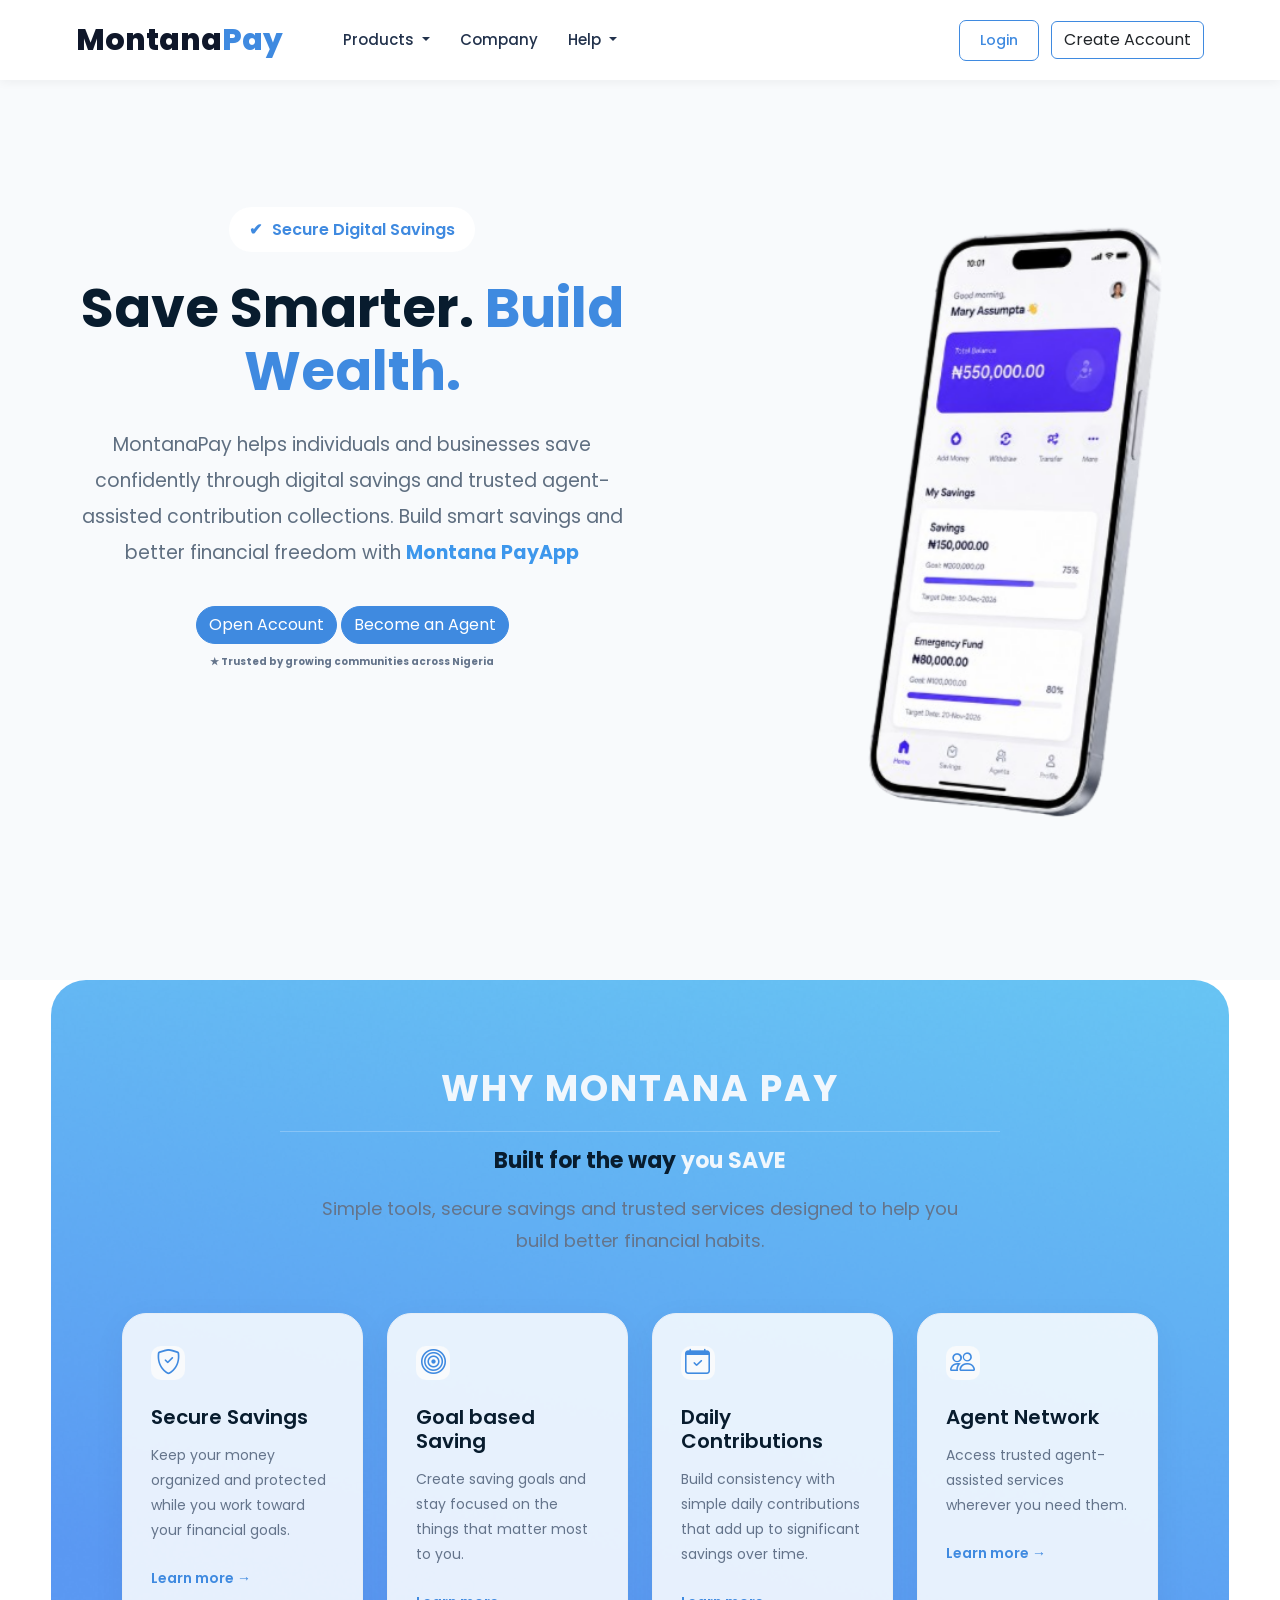
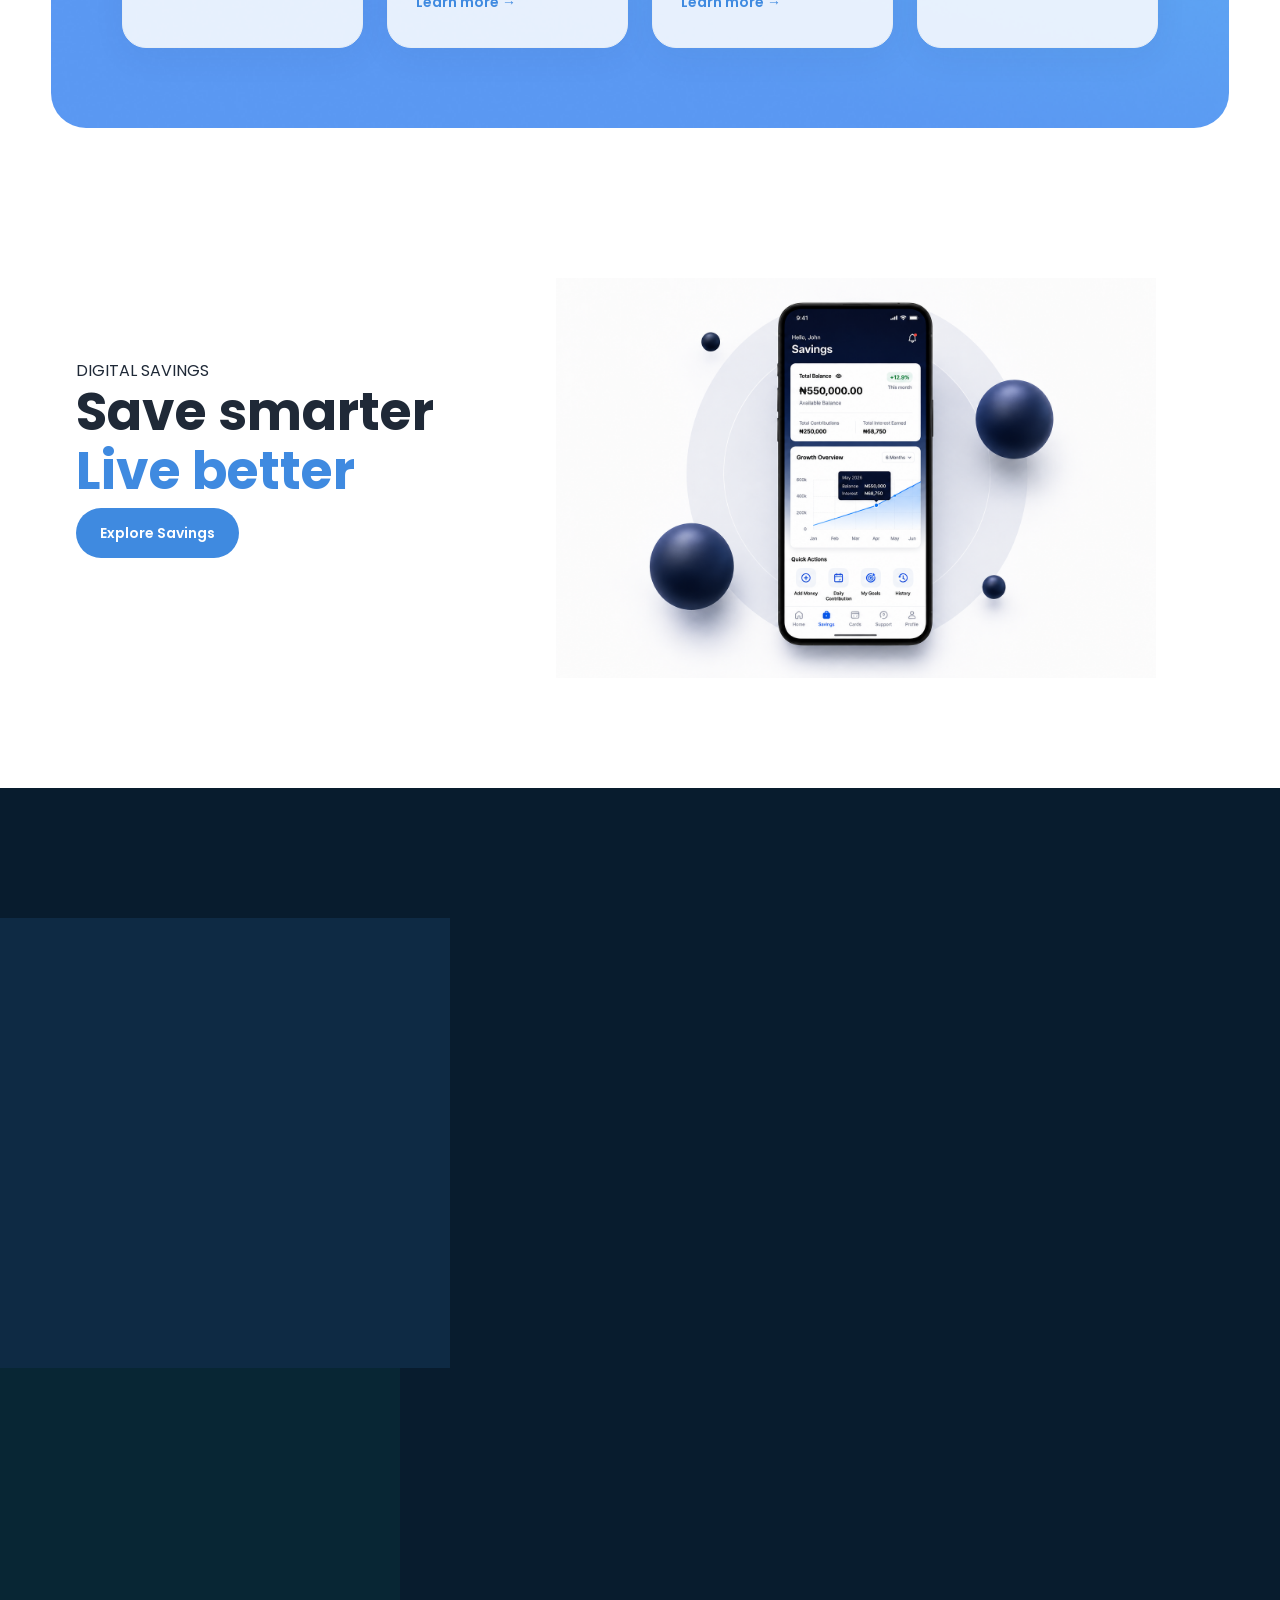
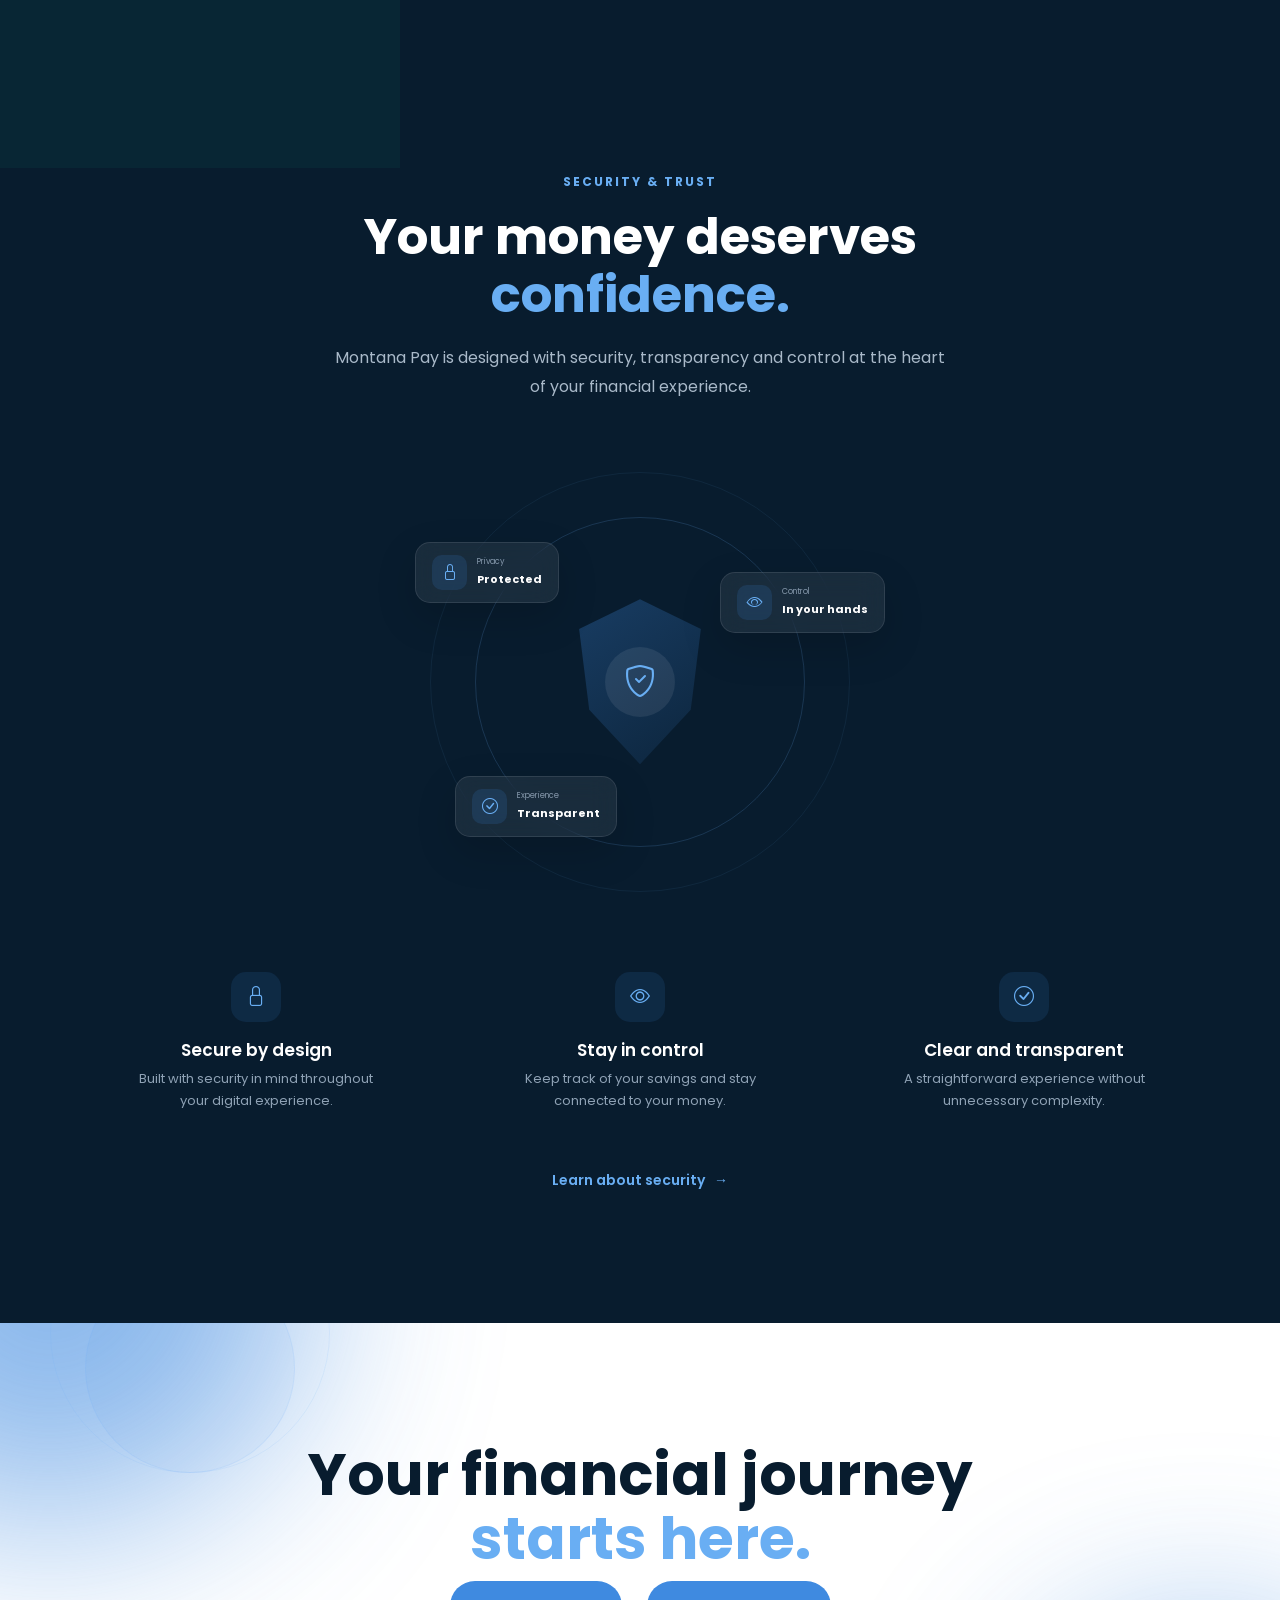
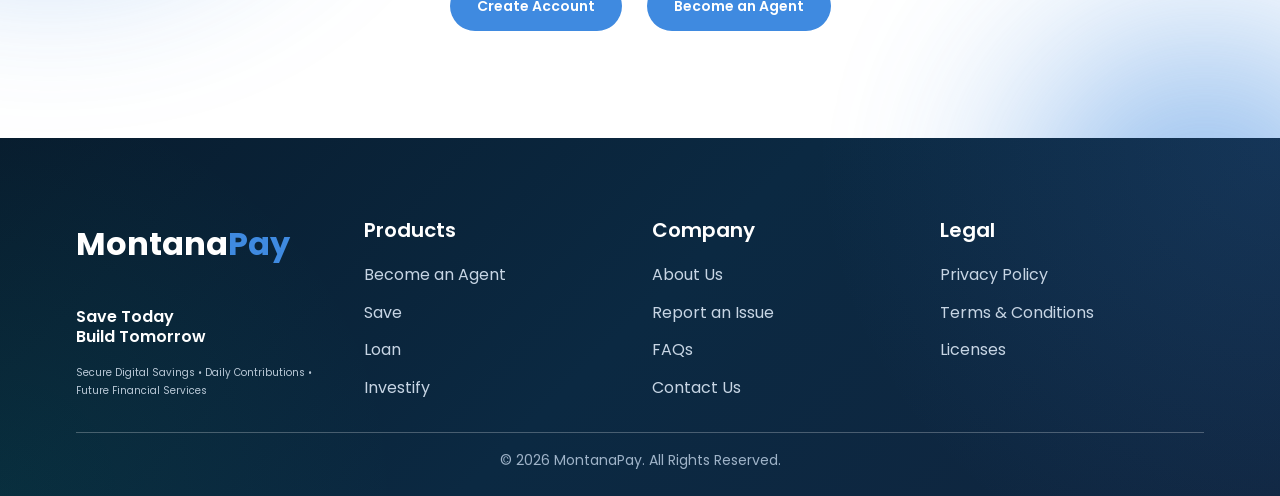
==== index.html @ c06603c0 "Initial Montana PayApp website" ====
<!doctype html>
<html lang="en">
  <head>
    <meta charset="UTF-8" />
    <meta name="viewport" content="width=device-width, initial-scale=1.0" />
    <title>Montana Pay | Digital Savings</title>
    
    <!-- Google font -->
    <link
      href="https://fonts.googleapis.com/css2?family=Poppins:wght@300;400;500;600;700;800&display=swap"
      rel="stylesheet"/>

      <!-- Bootstrap -->
    <link
      href="https://cdn.jsdelivr.net/npm/bootstrap@5.3.8/dist/css/bootstrap.min.css"
      rel="stylesheet"
      integrity="sha384-sRIl4kxILFvY47J16cr9ZwB07vP4J8+LH7qKQnuqkuIAvNWLzeN8tE5YBujZqJLB"
      crossorigin="anonymous"/>

    <link rel="stylesheet" href="https://cdn.jsdelivr.net/npm/bootstrap-icons@1.11.3/font/bootstrap-icons.min.css">

    <!-- Existing stylesheet -->
    <link rel="stylesheet" href="style.css" />

  </head>
  <body>
    <!-- Navigation -->
    <header class="site-header">
        <div class="container">

            <!-- Logo -->
            <a href="#" class="logo">
            Montana<span>Pay</span>
            </a>

            <!-- Mobile Toggle -->
            <button
            class="navbar-toggler"
            type="button"
            data-bs-toggle="collapse"
            data-bs-target="#navbarMenu"
            aria-controls="navbarMenu"
            aria-expanded="false"
            aria-label="Toggle navigation">
            <span></span>
            <span></span>
            <span></span>
            </button>

            <!-- Navigation Menu -->
            <div class="collapse navbar-collapse" id="navbarMenu">

                <nav class="main-nav">

                    <!-- Products -->
                    <div class="dropdown">
                        <button
                            class="nav-btn dropdown-toggle"
                            type="button"
                            data-bs-toggle="dropdown"
                            aria-expanded="false">
                            Products
                        </button>

                        <ul class="dropdown-menu">
                            <li><a class="dropdown-item" href="save.html">Savings</a></li>

                            <li><a class="dropdown-item" href="agent.html">Become an Agent</a></li>

                            <li><a class="dropdown-item" href="send.html">Send Money</a></li>
                        </ul>
                    </div>

                    <!-- Company -->
                    <a href="#" class="nav-link">Company</a>

                    <!-- Help -->
                    <div class="dropdown">
                        <button
                            class="nav-btn dropdown-toggle"
                            type="button"
                            data-bs-toggle="dropdown"
                            aria-expanded="false">
                            Help
                        </button>

                        <ul class="dropdown-menu">
                            <li><a class="dropdown-item" href="contact.html">Contact Us</a></li>

                            <li><a class="dropdown-item" href="faqs.html">FAQs</a></li>

                            <li><a class="dropdown-item" href="security.html">Security</a></li>
                        </ul>
                    </div>

                </nav> 
 
                <!-- Authentication Buttons -->
                <div class="auth-buttons">
                    <a href="login.html" class="btn login-btn">Login</a>
                    <a href="register.html" class="btn create-account-btn">Create Account</a>
                </div>
            </div>
        </div>
    </header>
  

    <!-- Hero Section -->
    <section class="hero">
      <div class="container">

        <div class="row">
            <div class="col-lg-6">
                <div class="hero-content">
                    <span>✔</span>Secure Digital Savings
                </div> 

                <h1>Save Smarter. <span>Build Wealth.</span></h1>
                <p>MontanaPay helps individuals and businesses save confidently through digital savings and trusted agent-assisted contribution collections.
                    Build smart savings and better financial freedom with <span>Montana PayApp</span></p>

                    <div class="hero-buttons">
                        <a href="#" class="btn hero-btn">Open Account</a>
                        <a href="#" class="btn hero-outline">Become an Agent</a>
                    </div>

                    <div class="hero-trust"> 
                        ★ Trusted by growing communities across Nigeria
                    </div>
            </div>

            <!-- Right side HERO IMAGE-->
            <div class="col-lg-6">
                <div class="hero-img">
                    <div id="carouselExampleAutoplaying" class="carousel slide" data-bs-ride="carousel">
                        <div class="carousel-inner">
                            <div class="carousel-item active">
                            <img src="images/mobile dashboard-bg.png" class="" alt="...">
                            </div>
 
                            <div class="carousel-item">
                            <img src="images/laptop dashboard-bg.png" class="" alt="...">
                            </div>

                            <div class="carousel-item">
                            <img src="images/mobile dashboard-bg.png" class="" alt="...">
                            </div>
                        </div>
                    </div>
                </div>
            </div>
        </div>
      </div>
    </section>


    <!-- Trust Section -->
    <section class="trust-section">
        <div class="container">
            <div class="trust-heading text-center">
                <span class="sect-label">WHY MONTANA PAY</span>
                <hr style="margin-top: -5px; color: #f1f7fd;">
                <h2>Built for the way <span>you SAVE</span></h2>

                <p>Simple tools, secure savings and trusted services designed to help you build better financial habits.</p>
            </div>

            <div class="row g-4 trust-cards">
                <div class="col-md-6 col-lg-3">
                    <div class="trust-card">
                        <div class="trust-icon">
                            <i class="bi bi-shield-check"></i>
                        </div> 

                        <h4>Secure Savings</h4>

                        <p>Keep your money organized and protected while you work toward your financial goals.</p>

                        <a href="#">Learn more <span>→</span></a>
                    </div>
                </div>

                
                <div class="col-md-6 col-lg-3">
                    <div class="trust-card">
                        <div class="trust-icon">
                            <i class="bi bi-bullseye"></i>
                        </div> 

                        <h4>Goal based Saving</h4>

                        <p>Create saving goals and stay focused on the things that matter most to you.</p>

                        <a href="#">Learn more <span>→</span></a>
                    </div>
                </div>

                
                <div class="col-md-6 col-lg-3">
                    <div class="trust-card">
                        <div class="trust-icon">
                            <i class="bi bi-calendar-check"></i>
                        </div> 

                        <h4>Daily Contributions</h4>

                        <p>Build consistency with simple daily contributions that add up to significant savings over time.</p>

                        <a href="#">Learn more <span>→</span></a>
                    </div>
                </div>

                
                <div class="col-md-6 col-lg-3">
                    <div class="trust-card">
                        <div class="trust-icon">
                            <i class="bi bi-people"></i>
                        </div> 

                        <h4>Agent Network</h4>

                        <p>Access trusted agent-assisted services wherever you need them.</p>

                        <a href="#">Learn more <span>→</span></a>
                    </div>
                </div>
            </div>
        </div>
    </section>


    <!-- Products Details 1 -->
    <section class="digi-savings">
        <div class="container">
            <div class="row align-items-center">
                <div class="col-lg-5">
                    <div class="digi-saving-text">
                        <span class="heading-label">DIGITAL SAVINGS</span>

                        <h2>Save smarter <span>Live better</span></h2>

                        <a href="save" class="savings-link">Explore Savings</a>
                    </div>
                </div>

                <div class="col-lg-7">
                    <div class="digi-saving-visual">

                        <div class="savings-app">
                            <img src="images/savings-ui.png" alt="MontanaPay savings">
                        </div>
                    </div>
                </div>
            </div>
        </div>
    </section>


    <!-- Security Section -->
    <section class="security-section">

        <!-- Decorative background elements -->

        <div class="security-glow security-glow-one"></div>
        <div class="security-glow security-glow-two"></div>

        <div class="container">

            <!-- Heading -->

            <div class="security-heading text-center">

                <span class="security-label">
                    SECURITY & TRUST
                </span>

                <h2>
                    Your money deserves
                    <span>confidence.</span>
                </h2>

                <p>
                    Montana Pay is designed with security,
                    transparency and control at the heart
                    of your financial experience.
                </p>

            </div>


            <!-- Security Visual -->

            <div class="security-visual">

                <div class="security-ring ring-one"></div>

                <div class="security-ring ring-two"></div>


                <!-- Main shield -->

                <div class="security-shield">

                    <div class="shield-icon">
                        <i class="bi bi-shield-check"></i>
                    </div>

                </div>


                <!-- Floating security items -->

                <div class="security-pill security-pill-one">

                    <span>
                        <i class="bi bi-lock"></i>
                    </span>

                    <div>
                        <small>Privacy</small>
                        <strong>Protected</strong>
                    </div>

                </div>


                <div class="security-pill security-pill-two">

                    <span>
                        <i class="bi bi-eye"></i>
                    </span>

                    <div>
                        <small>Control</small>
                        <strong>In your hands</strong>
                    </div>

                </div>


                <div class="security-pill security-pill-three">

                    <span>
                        <i class="bi bi-check-circle"></i>
                    </span>

                    <div>
                        <small>Experience</small>
                        <strong>Transparent</strong>
                    </div>

                </div>

            </div>


            <!-- Security Points -->

            <div class="row security-points">

                <div class="col-md-4">

                    <div class="security-point">

                        <div class="security-point-icon">
                            <i class="bi bi-lock"></i>
                        </div>

                        <h4>
                            Secure by design
                        </h4>

                        <p>
                            Built with security in mind
                            throughout your digital experience.
                        </p>

                    </div>

                </div>


                <div class="col-md-4">

                    <div class="security-point">

                        <div class="security-point-icon">
                            <i class="bi bi-eye"></i>
                        </div>

                        <h4>
                            Stay in control
                        </h4>

                        <p>
                            Keep track of your savings and
                            stay connected to your money.
                        </p>

                    </div>

                </div>


                <div class="col-md-4">

                    <div class="security-point">

                        <div class="security-point-icon">
                            <i class="bi bi-check-circle"></i>
                        </div>

                        <h4>
                            Clear and transparent
                        </h4>

                        <p>
                            A straightforward experience
                            without unnecessary complexity.
                        </p>

                    </div>

                </div>

            </div>


            <!-- CTA -->

            <div class="security-cta">

                <a href="security">
                    Learn about security
                    <span>→</span>
                </a>

            </div>

        </div>

    </section>


    <!-- Call To Action Section -->
    <section class="final-cta">
        <!-- decorative element -->
        <div class="cta-glow cta-glow-one"></div>
        <div class="cta-glow cta-glow-two"></div>
        <div class="cta-circle cta-circle-one"></div>
        <div class="cta-circle cta-circle-two"></div>

        <div class="container">
            <div class="cta-content"> <span class="START YOUR JOURNEY"></span>

                <h2>Your financial journey <span>starts here.</span></h2>

                <div class="cta-btn">
                    <div>
                         <a href="register" class="cta-primary">Create Account</a>
                    </div>
                    <div>
                        <a href="agent" class="cta-secondary">Become an Agent</a>
                    </div>
                </div>
            </div>
        </div>
    </section>


    

    <footer class="footer">
        <div class="container">

            <div class="row gy-4">

                <div class="col-sm-12 col-md-6 col-lg-3">
                    <div class="logo">
                        Montana<span>Pay</span>
                    </div>

                    <h6>Save Today <br>Build Tomorrow</h6>

                    <p class="footer-text">
                        Secure Digital Savings • Daily Contributions • Future Financial Services
                    </p>
                </div>

                <div class="col-sm-12 col-md-6 col-lg-3">

                    <h5>Products</h5>

                    <ul class="footer-links">
                        <li><a href="#">Become an Agent</a></li>
                        <li><a href="#">Save</a></li>
                        <li><a href="#">Loan</a></li>
                        <li><a href="#">Investify</a></li>
                    </ul>

                </div>

                <div class="col-sm-12 col-md-6 col-lg-3">

                    <h5>Company</h5>

                    <ul class="footer-links">
                        <li><a href="#">About Us</a></li>
                        <li><a href="#">Report an Issue</a></li>
                        <li><a href="#">FAQs</a></li>
                        <li><a href="#">Contact Us</a></li>
                    </ul>

                </div>

                <div class="col-sm-12 col-md-6 col-lg-3">

                    <h5>Legal</h5>

                    <ul class="footer-links">
                        <li><a href="#">Privacy Policy</a></li>
                        <li><a href="#">Terms & Conditions</a></li>
                        <li><a href="#">Licenses</a></li>
                    </ul>

                </div>

            </div>

            <hr>

            <div class="copyright">
                © 2026 MontanaPay. All Rights Reserved.
            </div>

        </div>
    </footer>

    <script
      src="https://cdn.jsdelivr.net/npm/@popperjs/core@2.11.8/dist/umd/popper.min.js"
      integrity="sha384-I7E8VVD/ismYTF4hNIPjVp/Zjvgyol6VFvRkX/vR+Vc4jQkC+hVqc2pM8ODewa9r"
      crossorigin="anonymous"
    ></script>
    <script
      src="https://cdn.jsdelivr.net/npm/bootstrap@5.3.8/dist/js/bootstrap.min.js"
      integrity="sha384-G/EV+4j2dNv+tEPo3++6LCgdCROaejBqfUeNjuKAiuXbjrxilcCdDz6ZAVfHWe1Y"
      crossorigin="anonymous"
    ></script>
  </body>
</html>
---- style.css ----
/* RESET */

* {
  margin: 0;
  padding: 0;
  box-sizing: border-box;
}

body {
  font-family: "Poppins", sans-serif;
  color: #1f2937;
  background: #ffffff;
  line-height: 1.6;
}

/* CONTAINER */

.container {
  width: 90%;
  max-width: 1200px;
  margin: auto;
}

/*HEADER*/

.site-header {
  position: fixed;
  top: 0;
  left: 0;
  width: 100%;
  height: 80px;
  background: #ffffff;
  box-shadow: 0 2px 10px rgba(0, 0, 0, 0.05);
  z-index: 9999;
}

/* =========================================
   HEADER CONTAINER
========================================= */

.site-header .container {
  height: 80px;
  display: flex;
  align-items: center;
  justify-content: space-between;
}

/* =========================================
   LOGO
========================================= */

.logo {
  display: inline-block;
  text-decoration: none;
  font-size: 30px;
  font-weight: 800;
  color: #0f172a;
  white-space: nowrap;
}

.logo span {
  color: #3f8ae0;
}

.logo:hover {
  color: #0f172a;
}

/* =========================================
   DESKTOP NAVIGATION
========================================= */

@media (min-width: 992px) {
  #navbarMenu {
    display: flex;
    align-items: center;
    justify-content: space-between;
    flex: 1;
    margin-left: 60px;
  }
}

/* =========================================
   MAIN NAVIGATION
========================================= */

.main-nav {
  display: flex;
  align-items: center;
  gap: 30px;
}

/* =========================================
   NORMAL NAVIGATION LINK
========================================= */

.main-nav .nav-link {
  text-decoration: none;
  color: #22324c;
  font-size: 15px;
  font-weight: 500;
  padding: 8px 0;
  transition: color 0.3s ease;
}

.main-nav .nav-link:hover {
  color: #3f8ae0;
}

/* =========================================
   DROPDOWN
========================================= */

.main-nav .dropdown {
  position: relative;
}

.nav-btn {
  background: transparent;
  border: none;
  color: #22324c;
  font-size: 15px;
  font-weight: 500;
  padding: 8px 0;
  transition: color 0.3s ease;
}

.nav-btn:hover,
.nav-btn:focus {
  color: #3f8ae0;
  background: transparent;
  box-shadow: none;
}

/* DROPDOWN MENU*/

.dropdown-menu {
  border: none;
  border-radius: 10px;
  padding: 8px;
  margin-top: 8px;
  min-width: 190px;
  box-shadow: 0 10px 30px rgba(0, 0, 0, 0.1);
}

.dropdown-item {
  color: #22324c;
  font-size: 14px;
  padding: 10px 14px;
  border-radius: 7px;
}

.dropdown-item:hover,
.dropdown-item:focus {
  background-color: #f1f7fd;
  color: #3f8ae0;
}

/* AUTH BUTTONS */

.auth-buttons {
  display: flex;
  align-items: center;
  gap: 12px;
}

/* Login */

.login-btn {
  display: inline-block;
  text-decoration: none;
  color: #3f8ae0;
  background: #ffffff;
  border: 1px solid #3f8ae0;
  padding: 9px 20px;
  border-radius: 7px;
  font-size: 14px;
  font-weight: 500;
  transition: all 0.3s ease;
}

.login-btn:hover {
  background: #3f8ae0;
  color: #ffffff;
}

/* Create Account */

.create-account-btn {
  border: 1px solid #3f8ae0;
}

.create-account-btn:hover {
  background: #ffffff;
  color: #3f8ae0;
}

/* =========================================
   HAMBURGER
========================================= */

.navbar-toggler {
  display: none;
  border: none;
  background: transparent;
  padding: 5px;
  outline: none;
}

.navbar-toggler:focus {
  box-shadow: none;
  outline: none;
}

.navbar-toggler span {
  display: block;
  width: 28px;
  height: 3px;
  margin: 5px 0;
  background: #3f8ae0;
  border-radius: 5px;
}

/* =========================================
   TABLET + MOBILE
   991px AND BELOW
========================================= */

@media (max-width: 991px) {
  /* Header grows when menu opens */

  .site-header {
    height: auto;
    min-height: 80px;
  }

  .site-header .container {
    height: auto;
    min-height: 80px;
    flex-wrap: wrap;
  }

  /* Show hamburger */

  .navbar-toggler {
    display: block;
  }

  /* Mobile menu */

  #navbarMenu {
    width: 100%;
    flex-basis: 100%;
    margin-left: 0;
    padding: 20px 0;
  }

  /* Main navigation */

  .main-nav {
    width: 100%;
    display: flex;
    flex-direction: column;
    align-items: flex-start;
    gap: 0;
  }

  /* Company */

  .main-nav .nav-link {
    width: 100%;
    padding: 12px 0;
  }

  /* Dropdown containers */

  .main-nav .dropdown {
    width: 100%;
  }

  /* Dropdown buttons */

  .nav-btn {
    width: 100%;
    text-align: left;
    padding: 12px 0;
  }

  /* Mobile dropdown menus */

  .dropdown-menu {
    position: static !important;
    width: 100%;
    margin: 5px 0 10px;
    border: 1px solid #eeeeee;
    box-shadow: none;
  }

  /* Authentication buttons */

  .auth-buttons {
    width: 100%;
    display: flex;
    flex-direction: column;
    align-items: stretch;
    gap: 10px;
    margin-top: 15px;
  }

  .auth-buttons .btn {
    width: 100%;
    text-align: center;
  }
}

/* =========================================
   SMALL MOBILE
   575px AND BELOW
========================================= */

@media (max-width: 575px) {
  .site-header .container {
    padding-left: 20px;
    padding-right: 20px;
  }

  .logo {
    font-size: 26px;
  }

  #navbarMenu {
    padding-top: 15px;
    padding-bottom: 20px;
  }
}

/* HERO */
.hero {
  height: 100vh;
  display: flex;
  justify-content: center;
  align-items: center;
  text-align: center;
  background: #f8fafc;
  margin-top: 80px;
}

.hero h1 {
  font-size: 60px;
  color: #0f172a;
  margin-bottom: 20px;
}

.hero p {
  font-size: 20px;
  color: #64748b;
}

/* GENERAL SECTIONS */

.section {
  padding: 100px 0;
  text-align: center;
  border-bottom: 1px solid #e5e7eb;
}

.section h2 {
  font-size: 40px;
  color: #0f172a;
}

.hero h1 {
  font-size: 54px;
  line-height: 1.15;
  font-weight: 700;
  color: #081c2e;
  margin: 25px 0;
}

.hero h1 span {
  color: #3f8ae0;
}

.hero p {
  font-size: 19px;
  color: #5f6f81;
  line-height: 1.9;
  margin-bottom: 35px;
}

.hero-content {
  display: inline-flex;
  align-items: center;
  gap: 10px;
  padding: 10px 20px;
  border-radius: 40px;
  background: white;
  box-shadow:
    0,
    10,
    35px rgba(0, 0, 0, 0.08);
  color: #3f8ae0;
  font-weight: 600;
}

.hero p span {
  font-weight: 700;
  color: #3d97ec;
}

.hero-buttons {
  display: block;
  gap: 15px;
}

.hero-buttons a {
  border: 1px solid #3f8ae0;
  border-radius: 40px;
  background: #3f8ae0;
  color: white;
  margin-bottom: 10px;
}

.hero-trust {
  color: #64748b;

  font-size: 10px;

  font-weight: 700;
}

.hero-img img {
  display: block;
  width: 100%;
  height: auto;
  object-fit: contain;
}

/* TRUST SECTION */
.trust-section {
  background: url(images/Rectangle\ 13.png) no-repeat center center/cover;
  width: 92%;
  min-height: 600px;
  position: relative;
  border-radius: 35px;
  padding: 80px 0;
  margin: 0 auto;
}

.trust-heading {
  position: relative;
  z-index: 2;
  max-width: 720px;
  margin: 0 auto 55px;
}

.sect-label {
  display: inline-block;
  color: #f1f7fd;
  font-size: 36px;
  font-weight: 700;
  letter-spacing: 2px;
  margin-bottom: 18px;
}

.trust-heading h2 {
  font-size: 22px;
  line-height: 1.15;
  font-weight: 700;
  color: #081c2e;
  margin-bottom: 20px;
}

.trust-heading p {
  font-size: 18px;
  line-height: 1.8;
  color: #64748b;
  max-width: 650px;
  margin: auto;
}

.trust-heading h2 span {
  color: #f1f7fd;
}

.trust-cards {
  position: relative;
  z-index: 2;
}

.trust-card {
  height: 100%;
  padding: 32px 28px;
  background: rgba(255, 255, 255, 0.85);
  border: 1px solid #e5edf6;
  border-radius: 24px;
  box-shadow: 0 10px 35px rgba(15, 40, 70, 0.05);
  transition:
    transform 0.4s ease,
    box-shadow 0.4s ease,
    border-color 0.4s ease;
  position: relative;
  overflow: hidden;
}

.trust-card:hover {
  transform: translateY(-30px);
  box-shadow: 0 25px 55px rgba(15, 40, 70, 0.1);
  border-color: rgba(63, 138, 224, 0.35);
}

.trust-icon {
  width: 58px;
  height: 58px;
  display: flex;
  align-items: center;
  justify-content: center;
  border-radius: 18px;
  background: #3f8ae0;
  color: #edf5ff;
  font-size: 25px;
  margin-bottom: 25px;
  transition: 0.4s ease;
}

.trust-card:hover .trust-icon {
  background: #fff;
  color: #3f8ae0;
  transform: rotate(-5deg) scale(1.05);
}

.trust-card h4 {
  font-size: 20px;
  color: #081c2e;
  font-weight: 600;
  margin-bottom: 14px;
}

.trust-card p {
  font-size: 14px;
  line-height: 1.8;
  color: #64748b;
  margin-bottom: 22px;
}

.trust-card a {
  text-decoration: none;
  color: #3f8ae0;
  font-size: 14px;
  font-weight: 600;
  transition: 0.3s;
}

/* PRODUCT DETAILS 1 */
.digi-savings {
  position: relative;
  overflow: hidden;
  padding: 130px 0;
  background: #ffffff;
}

.digi-saving-text {
  max-width: 500px;
  position: relative;
  z-index: 3;
}

.digi-saving-text h2 {
  font-size: 52px;
  line-height: 1.12;
  font-weight: 700;
}

.digi-saving-text h2 span {
  display: block;
  color: #3f8ae0;
}

.savings-link {
  display: inline-flex;
  align-items: center;
  text-decoration: none;
  gap: 10px;
  padding: 14px 24px;
  border-radius: 30px;
  background: #3f8ae0;
  color: #ffffff;
  font-size: 14px;
  font-weight: 600;
  transition: all 0.3s ease;
}

.savings-app {
  position: relative;
  z-index: 2;
  width: min(100%, 600px);
  transform: translateY(20px);
  transition: transform 0.7s ease;
}

.savings-app img {
  display: block;
  width: 100%;
  height: auto;
  object-fit: contain;
}

/* SECURITY SECTION */
.security-section {
  position: relative;

  overflow: hidden;

  padding: 130px 0;

  background: #081c2e;

  color: #ffffff;
}

BACKGROUND GLOWS .security-glow {
  position: absolute;

  border-radius: 50%;

  filter: blur(100px);

  pointer-events: none;
}

.security-glow-one {
  width: 450px;

  height: 450px;

  background: #3f8ae0;

  opacity: 0.12;

  top: -250px;

  left: -180px;
}

.security-glow-two {
  width: 400px;

  height: 400px;

  background: #00c896;

  opacity: 0.06;

  bottom: -250px;

  right: -150px;
}

/* -----------------------------------------
   HEADING
----------------------------------------- */

.security-heading {
  position: relative;

  z-index: 2;

  max-width: 700px;

  margin: 0 auto;
}

.security-label {
  display: inline-block;

  color: #69aef3;

  font-size: 12px;

  font-weight: 700;

  letter-spacing: 2px;

  margin-bottom: 18px;
}

.security-heading h2 {
  font-size: 50px;

  line-height: 1.15;

  font-weight: 700;

  margin-bottom: 20px;
}

.security-heading h2 span {
  color: #69aef3;
}

.security-heading p {
  max-width: 620px;

  margin: auto;

  color: #a9b9c9;

  font-size: 16px;

  line-height: 1.8;
}

/* -----------------------------------------
   SECURITY VISUAL
----------------------------------------- */

.security-visual {
  position: relative;

  width: 420px;

  height: 420px;

  margin: 70px auto 55px;

  display: flex;

  align-items: center;

  justify-content: center;
}

/* -----------------------------------------
   RINGS
----------------------------------------- */

.security-ring {
  position: absolute;

  border: 1px solid rgba(105, 174, 243, 0.18);

  border-radius: 50%;
}

.ring-one {
  width: 330px;

  height: 330px;

  animation: securityPulse 4s ease-in-out infinite;
}

.ring-two {
  width: 420px;

  height: 420px;

  border-color: rgba(105, 174, 243, 0.08);

  animation: securityPulse 5s ease-in-out infinite reverse;
}

@keyframes securityPulse {
  0%,
  100% {
    transform: scale(1);

    opacity: 0.7;
  }

  50% {
    transform: scale(1.05);

    opacity: 1;
  }
}

/* -----------------------------------------
   SHIELD
----------------------------------------- */

.security-shield {
  position: relative;

  z-index: 3;

  width: 145px;

  height: 165px;

  display: flex;

  align-items: center;

  justify-content: center;

  background: linear-gradient(
    145deg,
    rgba(63, 138, 224, 0.3),
    rgba(63, 138, 224, 0.08)
  );

  clip-path: polygon(50% 0%, 92% 18%, 85% 67%, 50% 100%, 15% 67%, 8% 18%);

  box-shadow: 0 0 60px rgba(63, 138, 224, 0.15);

  animation: shieldFloat 5s ease-in-out infinite;
}

@keyframes shieldFloat {
  0%,
  100% {
    transform: translateY(0);
  }

  50% {
    transform: translateY(-10px);
  }
}

.shield-icon {
  width: 70px;

  height: 70px;

  border-radius: 50%;

  display: flex;

  align-items: center;

  justify-content: center;

  background: rgba(255, 255, 255, 0.08);

  color: #69aef3;

  font-size: 32px;
}

/* -----------------------------------------
   FLOATING PILLS
----------------------------------------- */

.security-pill {
  position: absolute;

  z-index: 5;

  display: flex;

  align-items: center;

  gap: 10px;

  padding: 12px 16px;

  background: rgba(255, 255, 255, 0.07);

  border: 1px solid rgba(255, 255, 255, 0.1);

  border-radius: 15px;

  backdrop-filter: blur(12px);

  box-shadow: 0 15px 40px rgba(0, 0, 0, 0.15);
}

.security-pill > span {
  width: 35px;

  height: 35px;

  display: flex;

  align-items: center;

  justify-content: center;

  border-radius: 10px;

  background: rgba(63, 138, 224, 0.15);

  color: #69aef3;
}

.security-pill small {
  display: block;

  color: #8497aa;

  font-size: 8px;

  margin-bottom: 2px;
}

.security-pill strong {
  display: block;

  color: #ffffff;

  font-size: 11px;
}

.security-pill-one {
  top: 70px;

  left: -15px;

  animation: securityFloatOne 5s ease-in-out infinite;
}

.security-pill-two {
  top: 100px;

  right: -35px;

  animation: securityFloatTwo 6s ease-in-out infinite;
}

.security-pill-three {
  bottom: 55px;

  left: 25px;

  animation: securityFloatOne 6s ease-in-out infinite reverse;
}

@keyframes securityFloatOne {
  0%,
  100% {
    transform: translateY(0);
  }

  50% {
    transform: translateY(-9px);
  }
}

@keyframes securityFloatTwo {
  0%,
  100% {
    transform: translateY(0);
  }

  50% {
    transform: translateY(10px);
  }
}

/* -----------------------------------------
   SECURITY POINTS
----------------------------------------- */

.security-points {
  position: relative;

  z-index: 2;

  margin-top: 20px;
}

.security-point {
  text-align: center;

  padding: 25px 20px;
}

.security-point-icon {
  width: 50px;

  height: 50px;

  display: flex;

  align-items: center;

  justify-content: center;

  margin: 0 auto 18px;

  border-radius: 15px;

  background: rgba(63, 138, 224, 0.12);

  color: #69aef3;

  font-size: 20px;
}

.security-point h4 {
  font-size: 17px;

  font-weight: 600;

  margin-bottom: 8px;
}

.security-point p {
  max-width: 260px;

  margin: auto;

  color: #8fa2b5;

  font-size: 13px;

  line-height: 1.7;
}

/* -----------------------------------------
   CTA
----------------------------------------- */

.security-cta {
  position: relative;

  z-index: 2;

  text-align: center;

  margin-top: 30px;
}

.security-cta a {
  display: inline-flex;

  align-items: center;

  gap: 9px;

  color: #69aef3;

  text-decoration: none;

  font-size: 14px;

  font-weight: 600;

  transition: 0.3s;
}

.security-cta a span {
  transition: 0.3s;
}

.security-cta a:hover {
  color: #ffffff;
}

.security-cta a:hover span {
  transform: translateX(5px);
}

/* -----------------------------------------
   TABLET
----------------------------------------- */

@media (max-width: 991px) {
  .security-section {
    padding: 100px 0;
  }

  .security-heading h2 {
    font-size: 42px;
  }
}

/* -----------------------------------------
   MOBILE
----------------------------------------- */

@media (max-width: 576px) {
  .security-section {
    padding: 85px 0;
  }

  .security-heading h2 {
    font-size: 34px;
  }

  .security-heading p {
    font-size: 14px;
  }

  .security-visual {
    width: 320px;

    height: 360px;

    margin-top: 55px;
  }

  .ring-one {
    width: 260px;

    height: 260px;
  }

  .ring-two {
    width: 320px;

    height: 320px;
  }

  .security-shield {
    width: 115px;

    height: 135px;
  }

  .security-pill-one {
    left: -5px;

    top: 55px;

    transform: scale(0.85);
  }

  .security-pill-two {
    right: -10px;

    top: 70px;

    transform: scale(0.85);
  }

  .security-pill-three {
    left: 0;

    bottom: 35px;

    transform: scale(0.85);
  }

  .security-point {
    padding: 20px 10px;
  }
}

/* CTA SECTION */
.final-cta {
  position: relative;
  overflow: hidden;
  padding: 120px 0;
  background: #ffffff;
  color: #081c2e;
}

.cta-glow {
  position: absolute;
  border-radius: 50%;
  filter: blur(100px);
  pointer-events: none;
}

.cta-glow-one {
  width: 500px;
  height: 500px;
  background: #3f8ae0;
  opacity: 0.6;
  top: -300px;
  left: 50px;
  transform: translateX(-50%);
}

.cta-glow-two {
  width: 350px;
  height: 350px;
  background: #3f8ae0;
  opacity: 0.6;
  bottom: -250px;
  right: -100px;
}

.cta-circle {
  position: absolute;
  border: ipx solid rgba(105, 174, 243, 0.1);
  border-radius: 50%;
  pointer-events: none;
}

.cta-circle-one {
  width: 450px;
  height: 450px;
  left: -220px;
  top: 50%;
  transform: translateY(-50%);
}

.cta-circle-two {
  width: 600px;
  height: 600px;
  right: -300px;
  top: 50%;
  transform: translateY(-50%);
}

.cta-content {
  position: relative;
  z-index: 2;
  max-width: 750px;
  margin: auto;
  text-align: center;
}

.cta-content h2 {
  font-size: 58px;
  line-height: 1.1;
  font-weight: 700;
  margin-bottom: 22px;
}

.cta-content h2 span {
  display: block;
  color: #69aef3;
}

.cta-btn {
  display: flex;
  justify-content: center;
  align-items: center;
  gap: 25px;
}

.cta-primary {
  border-radius: 30px;
  background: #3f8ae0;
  color: #ffffff;
  text-decoration: none;
  font-size: 14px;
  font-weight: 600;
  transition: all 0.3s ease;
  padding: 15px 27px;
}

.cta-primary:hover {
  background: #69aef3;
  color: #ffffff;
  transform: translateY(-3px);
  box-shadow: 0 15px 30px rgba(63, 138, 224, 0.25);
}

.cta-secondary {
  border-radius: 30px;
  background: #3f8ae0;
  color: #ffffff;
  text-decoration: none;
  font-size: 14px;
  font-weight: 600;
  transition: all 0.3s ease;
  padding: 15px 27px;
}

.cta-secondary:hover {
  background: #69aef3;
  color: #ffffff;
  transform: translateY(-3px);
  box-shadow: 0 15px 30px rgba(63, 138, 224, 0.25);
}

/* SAVING.HTML SECTION */
.hero-saving {
  position: relative;
  padding: 150px 0 100px;
  background:
    radial-gradient(
      circle at 85% 20%,
      rgba(63, 138, 224, 0.12),
      transparent 30%
    ),
    #f8fafc;
}

.save-hero-content {
  max-width: 620px;
}

.savings-label {
  display: inline-flex;
  align-items: center;
  gap: 9px;
  padding: 9px 18px;
  border-radius: 40px;
  background: #ffffff;
  color: #3f8ae0;
  font-size: 12px;
  font-weight: 700;
  letter-spacing: 1px;
  box-shadow: 0 8px 25px rgba(15, 40, 70, 0.06);
  margin-bottom: 25px;
}

.savings-label i {
  font-size: 14px;
}

.hero-saving h1 {
  font-size: 58px;
  line-height: 1.1;
  font-weight: 700;
  color: #081c2e;
  margin-bottom: 25px;
}

.hero-saving {
  color: #3f8ae0;
}

.hero-saving p {
  max-width: 570px;
  color: #64748b;
  font-size: 17px;
  line-height: 1.9;
  margin-bottom: 32px;
}

.save-hero-btn {
  display: flex;
  flex-wrap: wrap;
  gap: 17px;
}

.savings-primary-btn,
.savings-secondary-btn {
  display: inline-flex;
  align-items: center;
  justify-content: center;
  gap: 9px;
  padding: 14px 25px;
  border-radius: 30px;
  text-decoration: none;
  font-size: 14px;
  font-weight: 600;
  transition: all 0.3s ease;
}

.savings-primary-btn {
  background: #3f8ae0;
  color: #ffffff;
}

.savings-primary-btn:hover {
  background: #69aef3;
  color: #ffffff;
  transform: translateY(-3px);
  box-shadow: 0 15px 30px rgba(63, 138, 224, 0.2);
}

.savings-secondary-btn {
  background: #ffffff;
  color: #3f8ae0;
  border: 1px solid #3f8ae0;
}

.savings-secondary-btn:hover {
  background: #3f8ae0;
  color: #ffffff;
  transform: translateY(-3px);
}

.save-hero-img {
  position: relative;
  min-height: 500px;
  display: flex;
  align-items: center;
  justify-content: center;
}

.save-hero-img img{
  width: 100%;
}

.save-hero-circle {
  position: absolute;
  width: 420px;
  height: 420px;
  border-radius: 50%;
  background: rgba(63, 138, 224, 0.08);
  box-shadow: 0 0 0 50px rgba(63, 138, 224, 0.035),
                0 0 0 50px rgba(63, 138, 224, 0.02);
}


/* HERO2 SECTION */
.how-savings-works{
  padding: 120px 0;
  background: #ffffff;
}

.section-heading{
  max-width: 700px;
  margin: 0 auto 65px;
  text-align: center;
}

.section-heading h2 {
  color: #081c2e;
  font-size: 46px;
  line-height: 1.15;
  font-weight: 700;
  margin-bottom: 18px;
}

.section-heading h2 span {
  color: #3f8ae0;
}

.section-heading p {
  color: #64748b;
  font-size: 15px;
  line-height: 1.8;
}

.section-label {
  display: inline-block;
  color: #3f8ae0;
  font-size: 12px;
  font-weight: 700;
  letter-spacing: 2px;
  margin-bottom: 15px;
}

.how-step {
  position: relative;
  height: 100%;
  padding: 35px 28px; 
  background: #f8fafc;
  border: 1px solid #edf2f7;
  border-radius: 25px;
  transition: all .35s ease;
}

.how-step:hover {
  transform: translateY(-8px);
  background: #ffffff;
  box-shadow: 0 20px 45px rgba(15, 40, 70, .08); 
}

.step-number {
  width: 48px;
  height: 48px;
  display: flex;
  align-items: center;
  justify-content: center;
  border-radius: 15px;
  background: #3f8ae0;
  color: #ffffff;
  font-weight: 700;
  margin-bottom: 25px;
}

.how-step h4 {
  color: #081c2e;
  font-size: 18px;
  font-weight: 600;
  margin-bottom: 12px;
}

.how-step p {
  color: #64748b;
  font-size: 13px;
  line-height: 1.8;
  margin: 0;
}


/* HERO VISUAL SECTION */
.save-dashboard{
  background: #ffffff;
}

.dashboard-text{
  max-width: 500px;
}

.dashboard-text p {
  color: #64748b;
  font-size: 15px;
  line-height: 1.9;
  margin-bottom: 25px;
}

.dashboard-list {
  list-style: none;
  padding: 0;
  margin: 0 0 30px;
}

.dashboard-list li {
  display: flex;
  align-items: center;
  gap: 12px;
  color: #334155;
  font-size: 14px;
  margin-bottom: 13px;
}

.dashboard-list i {
  color: #3f8ae0;
  font-size: 17px;
}

.dashboard-visual{
  position: relative;
  display: flex;
  justify-content: center;
  align-items: center;
}

.dashboard-visual::before {
  content: "";
  position: absolute;
  width: 500px;
  height: 500px;
  border-radius: 50%;
  background: rgba(63, 138, 224, 0.06);
}

.dashboard-visual img{
  width: 100%;
  position: relative;
  z-index: 2;
  width: min(100%, 600px);
  object-fit: contain;
  filter: contrast(0 25px 35px rgba(15, 40, 70, 13));
}

@media (max-width: 991px){
  .save-hero-circle {
  position: absolute;
  width: 330px;
  height: 330px;
  border-radius: 50%;
  background: rgba(63, 138, 224, 0.08);
  box-shadow: 0 0 0 50px rgba(63, 138, 224, 0.035),
                0 0 0 50px rgba(63, 138, 224, 0.02);
}

.save-hero-img{
  width: 100%;
}
}


   /* AGENT HERO SECTION */

.agent-hero {
    position: relative;
    padding: 120px 0 90px;
    overflow: hidden;
    background: #ffffff;
}


/* BADGE */

.agent-badge {
    width: fit-content;
    display: inline-flex;
    align-items: center;
    gap: 10px;
    padding: 8px 16px 8px 9px;
    margin-bottom: 24px;

    background: rgba(63, 138, 224, 0.08);
    border: 1px solid rgba(63, 138, 224, 0.15);
    border-radius: 50px;

    color: #3f8ae0;
    font-size: 0.88rem;
    font-weight: 600;
}

.agent-badge-icon {
    width: 30px;
    height: 30px;

    display: flex;
    align-items: center;
    justify-content: center;

    border-radius: 50%;
    background: #3f8ae0;
    color: #ffffff;
}


/* HERO TITLE */

.agent-hero-title {
    max-width: 680px;
    margin-bottom: 24px;

    font-size: clamp(2.8rem, 5vw, 5rem);
    line-height: 1.06;
    font-weight: 700;
    letter-spacing: -2px;

    color: #081c2e;
}

.agent-hero-title span {
    color: #3f8ae0;
}


/* HERO TEXT */

.agent-hero-text {
    max-width: 600px;
    margin-bottom: 32px;

    font-size: 1.08rem;
    line-height: 1.8;

    color: #64748b;
}


/* BUTTONS */

.agent-hero-actions {
    display: flex;
    align-items: center;
    gap: 24px;
    flex-wrap: wrap;

    margin-bottom: 45px;
}


.agent-primary-btn {
    display: inline-flex;
    align-items: center;
    gap: 12px;

    padding: 15px 24px;

    border-radius: 12px;

    background: #3f8ae0;
    color: #ffffff;

    font-weight: 600;

    box-shadow: 0 12px 30px rgba(63, 138, 224, 0.20);

    transition: 0.3s ease;
}

.agent-primary-btn:hover {
    background: #2f78c9;
    color: #ffffff;

    transform: translateY(-2px);
}


.agent-secondary-btn {
    display: inline-flex;
    align-items: center;
    gap: 10px;

    color: #081c2e;
    font-weight: 600;

    text-decoration: none;

    transition: 0.3s ease;
}

.agent-secondary-btn:hover {
    color: #3f8ae0;
}


.play-icon {
    width: 42px;
    height: 42px;

    display: flex;
    align-items: center;
    justify-content: center;

    border-radius: 50%;

    border: 1px solid rgba(15, 40, 70, 0.12);
    background: #ffffff;

    transition: 0.3s ease;
}

.agent-secondary-btn:hover .play-icon {
    border-color: rgba(63, 138, 224, 0.35);
    background: rgba(63, 138, 224, 0.08);
}


/* TRUST POINTS */

.agent-trust-points {
    display: flex;
    align-items: center;
    gap: 24px;
    flex-wrap: wrap;
}


.trust-item {
    display: flex;
    align-items: center;
    gap: 9px;

    font-size: 0.88rem;
    font-weight: 500;

    color: #475569;
}


.trust-icon {
    width: 34px;
    height: 34px;

    display: flex;
    align-items: center;
    justify-content: center;

    border-radius: 10px;

    background: #f8fafc;

    color: #3f8ae0;
}


   /* DASHBOARD VISUAL */

.agent-dashboard-wrapper {
    position: relative;

    max-width: 550px;

    margin-left: auto;

    padding: 30px;
}


.agent-dashboard {
    position: relative;
    z-index: 2;

    padding: 28px;

    background: rgba(255, 255, 255, 0.96);

    border: 1px solid rgba(15, 40, 70, 0.08);

    border-radius: 24px;

    box-shadow: 0 30px 80px rgba(15, 40, 70, 0.12);
}


/* BACKGROUND GLOWS */

.agent-glow {
    position: absolute;

    border-radius: 50%;

    filter: blur(20px);

    opacity: 0.6;
}


.agent-glow-one {
    width: 230px;
    height: 230px;

    top: 10%;
    right: -70px;

    background: rgba(63, 138, 224, 0.20);
}


.agent-glow-two {
    width: 180px;
    height: 180px;

    bottom: 0;
    left: -60px;

    background: rgba(105, 174, 243, 0.18);
}


/* DASHBOARD HEADER */

.agent-dashboard-top {
    display: flex;
    align-items: center;
    justify-content: space-between;

    margin-bottom: 22px;
}


.dashboard-small-text {
    margin-bottom: 4px;

    font-size: 0.85rem;

    color: #94a3b8;
}


.agent-dashboard-top h4 {
    margin: 0;

    font-size: 1.2rem;
    font-weight: 700;

    color: #081c2e;
}


.agent-profile-icon {
    width: 45px;
    height: 45px;

    display: flex;
    align-items: center;
    justify-content: center;

    border-radius: 14px;

    background: #081c2e;

    color: #ffffff;
}


/* AGENT ID */

.agent-id-card {
    display: flex;
    align-items: center;
    justify-content: space-between;

    padding: 16px 18px;

    margin-bottom: 20px;

    border-radius: 16px;

    background: #081c2e;

    color: #ffffff;
}


.agent-id-card p {
    margin-bottom: 4px;

    font-size: 0.75rem;

    color: rgba(255, 255, 255, 0.55);
}


.agent-id-card h5 {
    margin: 0;

    font-size: 1rem;
    font-weight: 600;

    letter-spacing: 0.5px;
}


.verified-agent {
    display: flex;
    align-items: center;
    gap: 5px;

    font-size: 0.75rem;

    color: #69aef3;
}


/* STATS */

.agent-stats-row {
    display: grid;

    grid-template-columns: 1fr 1.4fr;

    gap: 14px;

    margin-bottom: 16px;
}


.agent-stat-card {
    padding: 18px;

    border-radius: 18px;

    background: #f8fafc;

    border: 1px solid rgba(15, 40, 70, 0.05);
}


.stat-icon {
    width: 38px;
    height: 38px;

    display: flex;
    align-items: center;
    justify-content: center;

    margin-bottom: 15px;

    border-radius: 12px;
}


.stat-icon.orange {
    background: rgba(63, 138, 224, 0.10);
    color: #3f8ae0;
}


.stat-icon.dark {
    background: rgba(8, 28, 46, 0.08);
    color: #081c2e;
}


.agent-stat-card p {
    margin-bottom: 5px;

    font-size: 0.75rem;

    color: #94a3b8;
}


.agent-stat-card h3 {
    margin-bottom: 6px;

    font-size: 1.35rem;
    font-weight: 700;

    color: #081c2e;
}


.stat-growth {
    font-size: 0.7rem;

    color: #16a34a;
}


/* ACTIVITY CARD */

.agent-activity-card {
    padding: 20px;

    border-radius: 18px;

    background: rgba(63, 138, 224, 0.08);

    border: 1px solid rgba(63, 138, 224, 0.15);
}


.activity-header {
    display: flex;
    align-items: flex-start;
    justify-content: space-between;
}


.activity-header p {
    margin-bottom: 5px;

    font-size: 0.78rem;

    color: #5b7ea6;
}


.activity-header h4 {
    margin: 0;

    font-size: 1.6rem;
    font-weight: 700;

    color: #081c2e;
}


.activity-menu {
    color: #3f8ae0;
}


/* SIMPLE CHART */

.activity-chart {
    position: relative;

    height: 80px;

    margin-top: 18px;

    display: flex;
    align-items: flex-end;
}


.chart-line {
    position: absolute;

    width: 100%;

    top: 20px;

    border-top: 1px dashed rgba(63, 138, 224, 0.30);
}


.chart-bars {
    width: 100%;

    height: 100%;

    display: flex;
    align-items: flex-end;
    justify-content: space-between;

    position: relative;
}


.chart-bars span {
    width: 8%;

    border-radius: 8px 8px 3px 3px;

    background: #3f8ae0;
}


.chart-bars span:nth-child(1) {
    height: 35%;
}

.chart-bars span:nth-child(2) {
    height: 52%;
}

.chart-bars span:nth-child(3) {
    height: 43%;
}

.chart-bars span:nth-child(4) {
    height: 75%;
}

.chart-bars span:nth-child(5) {
    height: 60%;
}

.chart-bars span:nth-child(6) {
    height: 88%;
}

.chart-bars span:nth-child(7) {
    height: 72%;
}


/* FLOATING CUSTOMER CARD */

.floating-customer-card {
    position: absolute;

    z-index: 3;

    top: 13%;
    right: -40px;

    display: flex;
    align-items: center;
    gap: 10px;

    padding: 12px 14px;

    background: #ffffff;

    border: 1px solid rgba(15, 40, 70, 0.08);

    border-radius: 16px;

    box-shadow: 0 18px 40px rgba(15, 40, 70, 0.10);
}


.floating-avatar {
    width: 36px;
    height: 36px;

    display: flex;
    align-items: center;
    justify-content: center;

    border-radius: 50%;

    background: #3f8ae0;

    color: #ffffff;

    font-weight: 600;
}


.floating-customer-card small {
    display: block;

    color: #94a3b8;

    font-size: 0.68rem;
}


.floating-customer-card strong {
    display: block;

    font-size: 0.75rem;

    color: #081c2e;
}


.success-icon {
    color: #16a34a;
}


/* FLOATING PAYMENT */

.floating-payment-card {
    position: absolute;

    z-index: 3;

    bottom: 8%;
    left: -55px;

    display: flex;
    align-items: center;
    gap: 10px;

    padding: 12px 15px;

    background: #ffffff;

    border: 1px solid rgba(15, 40, 70, 0.08);

    border-radius: 16px;

    box-shadow: 0 18px 40px rgba(15, 40, 70, 0.10);
}


.payment-icon {
    width: 36px;
    height: 36px;

    display: flex;
    align-items: center;
    justify-content: center;

    border-radius: 10px;

    background: rgba(63, 138, 224, 0.10);

    color: #3f8ae0;
}


.floating-payment-card small {
    display: block;

    color: #94a3b8;

    font-size: 0.68rem;
}


.floating-payment-card strong {
    display: block;

    font-size: 0.78rem;

    color: #081c2e;
}


/* =========================================
   RESPONSIVE
========================================= */

@media (max-width: 991px) {

    .agent-hero {
        padding: 90px 0 70px;
    }

    .agent-dashboard-wrapper {
        margin: 0 auto;
        margin-top: 30px;
    }

    .agent-hero-title {
        max-width: 700px;
    }

}


@media (max-width: 575px) {

    .agent-hero {
        padding: 70px 0 50px;
    }

    .agent-hero-title {
        font-size: 2.6rem;

        letter-spacing: -1px;
    }

    .agent-dashboard-wrapper {
        padding: 10px;
    }

    .agent-dashboard {
        padding: 18px;

        border-radius: 20px;
    }

    .floating-customer-card {
        right: -5px;
        transform: scale(0.85);
        transform-origin: right top;
    }

    .floating-payment-card {
        left: -5px;
        transform: scale(0.85);
        transform-origin: left bottom;
    }

    .agent-trust-points {
        gap: 15px;
    }

    .trust-item {
        font-size: 0.78rem;
    }

    .agent-stats-row {
        grid-template-columns: 1fr;
    }

}


   /* AGENT INTRO SECTION */

.agent-intro {
    padding: 110px 0;
    background: #f8fafc;
}


/* SECTION TAG */

.section-tag {
    display: flex;
    align-items: center;
    gap: 10px;

    margin-bottom: 18px;

    color: #3f8ae0;
    font-size: 0.78rem;
    font-weight: 700;
    letter-spacing: 1.2px;
}

.section-tag span {
    width: 32px;
    height: 2px;

    background: #3f8ae0;
}


/* TITLE */

.agent-intro-title {
    max-width: 500px;

    margin-bottom: 24px;

    font-size: clamp(2.2rem, 4vw, 3.6rem);
    line-height: 1.15;

    font-weight: 700;
    letter-spacing: -1.5px;

    color: #081c2e;
}

.agent-intro-title span {
    display: block;

    color: #3f8ae0;
}


/* TEXT */

.agent-intro-text {
    max-width: 500px;

    margin-bottom: 18px;

    font-size: 1rem;
    line-height: 1.8;

    color: #64748b;
}


/* LINK */

.agent-intro-link {
    display: inline-flex;
    align-items: center;
    gap: 10px;

    margin-top: 8px;

    color: #081c2e;

    font-weight: 600;
    text-decoration: none;

    transition: all 0.3s ease;
}

   /* AGENT ROLE GRID */

.agent-role-grid {
    display: grid;

    grid-template-columns: repeat(2, 1fr);

    gap: 18px;
}


/* ROLE CARD */

.agent-role-card {
    position: relative;

    min-height: 250px;

    padding: 28px;

    background: #ffffff;

    border: 1px solid rgba(15, 40, 70, 0.08);
    border-radius: 22px;

    box-shadow: 0 15px 40px rgba(15, 40, 70, 0.05);

    transition: all 0.35s ease;
}

.agent-role-card:hover {
    transform: translateY(-6px);

    border-color: rgba(63, 138, 224, 0.22);

    box-shadow: 0 20px 50px rgba(15, 40, 70, 0.10);
}


/* FEATURED CARDS */

.featured-role-card {
    background: #081c2e;

    border-color: #081c2e;
}

.featured-role-card:hover {
    border-color: #081c2e;
}


/* CARD TOP */

.role-card-top {
    display: flex;
    align-items: center;
    justify-content: space-between;

    margin-bottom: 35px;
}


/* ICON */

.role-icon {
    width: 52px;
    height: 52px;

    display: flex;
    align-items: center;
    justify-content: center;

    border-radius: 16px;

    background: rgba(63, 138, 224, 0.10);

    color: #3f8ae0;

    font-size: 1.3rem;
}

.featured-role-card .role-icon {
    background: rgba(255, 255, 255, 0.10);

    color: #69aef3;
}


/* NUMBER */

.role-card-top span {
    color: #94a3b8;

    font-size: 0.8rem;
    font-weight: 600;
}

.featured-role-card .role-card-top span {
    color: rgba(255, 255, 255, 0.45);
}


/* CARD CONTENT */

.agent-role-card h4 {
    margin-bottom: 12px;

    font-size: 1.15rem;
    font-weight: 700;

    color: #081c2e;
}

.agent-role-card p {
    margin-bottom: 0;

    font-size: 0.92rem;
    line-height: 1.7;

    color: #64748b;
}


/* FEATURED TEXT */

.featured-role-card h4 {
    color: #ffffff;
}

.featured-role-card p {
    color: rgba(255, 255, 255, 0.60);
}


/* =========================================
   RESPONSIVE
========================================= */

@media (max-width: 991px) {

    .agent-intro {
        padding: 85px 0;
    }

    .agent-role-grid {
        margin-top: 15px;
    }

}


@media (max-width: 575px) {

    .agent-intro {
        padding: 70px 0;
    }

    .agent-role-grid {
        grid-template-columns: 1fr;
    }

    .agent-role-card {
        min-height: auto;
    }

    .agent-intro-title {
        font-size: 2.3rem;
    }

}

/* =========================================
   HOW IT WORKS SECTION
========================================= */

.agent-how-it-works {
    position: relative;

    padding: 110px 0;

    background: #ffffff;

    overflow: hidden;
}


/* =========================================
   SECTION HEADER
========================================= */

.agent-process-header {
    max-width: 700px;

    margin: 0 auto 70px;
}

.agent-process-header .section-tag {
    margin-bottom: 18px;
}

/* =========================================
   PROCESS CONTAINER
========================================= */

.agent-process {
    position: relative;

    display: grid;

    grid-template-columns: repeat(5, 1fr);

    gap: 18px;

    margin-bottom: 65px;
}


/* CONNECTING LINE */

.process-line {
    position: absolute;

    top: 36px;

    left: 8%;
    right: 8%;

    height: 2px;

    background: linear-gradient(
        90deg,
        rgba(63, 138, 224, 0.15),
        rgba(63, 138, 224, 0.40),
        rgba(63, 138, 224, 0.15)
    );

    z-index: 0;
}


/* =========================================
   PROCESS STEP
========================================= */

.process-step {
    position: relative;

    z-index: 2;
}


/* STEP NUMBER */

.process-number {
    position: relative;

    display: flex;
    align-items: center;

    margin-bottom: 26px;
}


.process-number > span {
    position: absolute;

    top: -8px;
    left: 0;

    color: #94a3b8;

    font-size: 0.72rem;
    font-weight: 700;
}


/* ICON */

.process-icon {
    width: 72px;
    height: 72px;

    display: flex;
    align-items: center;
    justify-content: center;

    margin-top: 10px;

    border-radius: 20px;

    background: #ffffff;

    border: 1px solid rgba(63, 138, 224, 0.15);

    color: #3f8ae0;

    font-size: 1.5rem;

    box-shadow: 0 12px 30px rgba(15, 40, 70, 0.06);

    transition: all 0.35s ease;
}


.process-step:hover .process-icon {
    transform: translateY(-5px);

    background: #3f8ae0;

    color: #ffffff;

    box-shadow: 0 18px 40px rgba(63, 138, 224, 0.22);
}


/* CONTENT */

.process-content h4 {
    margin-bottom: 12px;

    font-size: 1.05rem;
    line-height: 1.4;

    font-weight: 700;

    color: #081c2e;
}


.process-content p {
    margin-bottom: 0;

    font-size: 0.88rem;
    line-height: 1.75;

    color: #64748b;
}

/* =========================================
   RESPONSIVE
========================================= */

@media (max-width: 1199px) {

    .agent-process {
        grid-template-columns: repeat(3, 1fr);

        row-gap: 50px;
    }

    .process-line {
        display: none;
    }

}


@media (max-width: 767px) {

    .agent-how-it-works {
        padding: 80px 0;
    }

    .agent-process-header {
        margin-bottom: 50px;
    }

    .agent-process {
        grid-template-columns: repeat(2, 1fr);

        gap: 35px 25px;
    }
}


@media (max-width: 575px) {

    .agent-how-it-works {
        padding: 70px 0;
    }

    .agent-process {
        grid-template-columns: 1fr;

        gap: 35px;
    }

    .process-icon {
        width: 65px;
        height: 65px;
    }

    .agent-process-title {
        font-size: 2.3rem;
    }
}

   /* FINAL AGENT CTA */

.agent-final-cta {
    position: relative;

    padding: 100px 0;

    overflow: hidden;

    background: #f8fafc;
}


/* MAIN CTA BOX */

.agent-final-cta-box {
    position: relative;

    display: flex;
    align-items: center;
    justify-content: space-between;

    gap: 60px;

    min-height: 430px;

    padding: 65px 70px;

    overflow: hidden;

    border-radius: 30px;

    background: #081c2e;

    box-shadow: 0 30px 80px rgba(15, 40, 70, 0.14);
}


/* =========================================
   BACKGROUND GLOWS
========================================= */

.agent-cta-glow {
    position: absolute;

    border-radius: 50%;

    pointer-events: none;

    filter: blur(20px);
}

.agent-cta-glow-one {
    width: 300px;
    height: 300px;

    top: -100px;
    right: 8%;

    background: rgba(63, 138, 224, 0.12);
}

.agent-cta-glow-two {
    width: 260px;
    height: 260px;

    bottom: -120px;
    left: 5%;

    background: rgba(105, 174, 243, 0.08);
}


/* =========================================
   CONTENT
========================================= */

.agent-final-cta-content {
    position: relative;

    z-index: 3;

    max-width: 650px;
}


.agent-final-cta-badge {
    display: inline-flex;
    align-items: center;
    gap: 9px;

    margin-bottom: 22px;

    padding: 7px 13px;

    border: 1px solid rgba(105, 174, 243, 0.18);

    border-radius: 50px;

    background: rgba(255, 255, 255, 0.05);

    color: #69aef3;

    font-size: 0.72rem;
    font-weight: 700;

    letter-spacing: 1px;
}


.cta-status-dot {
    width: 7px;
    height: 7px;

    border-radius: 50%;

    background: #69aef3;

    box-shadow: 0 0 0 4px rgba(105, 174, 243, 0.10);
}


/* HEADING */

.agent-final-cta h2 {
    max-width: 620px;

    margin-bottom: 20px;

    font-size: clamp(2.4rem, 4vw, 4rem);

    line-height: 1.1;

    font-weight: 700;

    letter-spacing: -1.5px;

    color: #ffffff;
}


.agent-final-cta h2 span {
    display: block;

    color: #69aef3;
}


/* DESCRIPTION */

.agent-final-cta-content p {
    max-width: 570px;

    margin-bottom: 30px;

    font-size: 1rem;

    line-height: 1.8;

    color: rgba(255, 255, 255, 0.62);
}


/* =========================================
   CTA BUTTONS
========================================= */

.agent-final-cta-actions {
    display: flex;
    align-items: center;

    gap: 15px;
}


.agent-final-primary-btn {
    display: inline-flex;
    align-items: center;
    justify-content: center;

    gap: 10px;

    padding: 15px 23px;

    border-radius: 12px;

    background: #3f8ae0;

    color: #ffffff;

    font-weight: 600;

    text-decoration: none;

    box-shadow: 0 12px 30px rgba(63, 138, 224, 0.22);

    transition: all 0.3s ease;
}


.agent-final-primary-btn:hover {
    background: #69aef3;

    color: #ffffff;

    transform: translateY(-2px);
}


.agent-final-secondary-btn {
    display: inline-flex;
    align-items: center;
    justify-content: center;

    padding: 14px 22px;

    border-radius: 12px;

    border: 1px solid rgba(255, 255, 255, 0.16);

    color: #ffffff;

    font-weight: 600;

    text-decoration: none;

    transition: all 0.3s ease;
}


.agent-final-secondary-btn:hover {
    background: rgba(255, 255, 255, 0.06);

    border-color: rgba(105, 174, 243, 0.35);

    color: #69aef3;
}


/* =========================================
   CTA VISUAL
========================================= */

.agent-final-cta-visual {
    position: relative;

    width: 390px;
    height: 310px;

    flex-shrink: 0;
}


/* CIRCLES */

.cta-circle {
    position: absolute;

    border-radius: 50%;

    border: 1px solid rgba(105, 174, 243, 0.12);
}


.cta-circle-one {
    width: 280px;
    height: 280px;

    top: 10px;
    left: 50px;
}


.cta-circle-two {
    width: 210px;
    height: 210px;

    top: 45px;
    left: 85px;

    background: rgba(63, 138, 224, 0.05);
}


/* =========================================
   MAIN AGENT CARD
========================================= */

.cta-agent-card {
    position: absolute;

    z-index: 3;

    top: 85px;
    left: 55px;

    width: 280px;

    display: flex;
    align-items: center;

    gap: 13px;

    padding: 18px;

    border: 1px solid rgba(255, 255, 255, 0.10);

    border-radius: 18px;

    background: rgba(255, 255, 255, 0.08);

    backdrop-filter: blur(15px);

    box-shadow: 0 20px 50px rgba(0, 0, 0, 0.18);
}


.cta-agent-icon {
    width: 48px;
    height: 48px;

    display: flex;
    align-items: center;
    justify-content: center;

    flex-shrink: 0;

    border-radius: 14px;

    background: #3f8ae0;

    color: #ffffff;

    font-size: 1.2rem;
}


.cta-agent-card span {
    display: block;

    margin-bottom: 4px;

    color: rgba(255, 255, 255, 0.45);

    font-size: 0.65rem;

    letter-spacing: 0.8px;
}


.cta-agent-card strong {
    display: block;

    color: #ffffff;

    font-size: 0.9rem;
}


.cta-check {
    width: 28px;
    height: 28px;

    margin-left: auto;

    display: flex;
    align-items: center;
    justify-content: center;

    border-radius: 50%;

    background: rgba(105, 174, 243, 0.12);

    color: #69aef3;
}


/* =========================================
   SMALL FLOATING CARDS
========================================= */

.cta-mini-card {
    position: absolute;

    z-index: 4;

    display: flex;
    align-items: center;

    gap: 10px;

    padding: 11px 14px;

    border-radius: 13px;

    background: #ffffff;

    box-shadow: 0 15px 35px rgba(0, 0, 0, 0.18);
}


.cta-mini-card > i {
    width: 34px;
    height: 34px;

    display: flex;
    align-items: center;
    justify-content: center;

    border-radius: 9px;

    background: rgba(63, 138, 224, 0.10);

    color: #3f8ae0;
}


.cta-mini-card strong {
    display: block;

    margin-bottom: 2px;

    color: #081c2e;

    font-size: 0.72rem;
}


.cta-mini-card small {
    display: block;

    color: #94a3b8;

    font-size: 0.62rem;
}


/* FIRST FLOATING CARD */

.cta-mini-one {
    top: 25px;
    right: 0;
}


/* SECOND FLOATING CARD */

.cta-mini-two {
    right: 10px;
    bottom: 30px;
}


/* =========================================
   RESPONSIVE
========================================= */

@media (max-width: 991px) {

    .agent-final-cta {
        padding: 80px 0;
    }

    .agent-final-cta-box {
        flex-direction: column;

        align-items: flex-start;

        padding: 55px 45px;
    }

    .agent-final-cta-visual {
        width: 100%;

        max-width: 390px;

        margin: 0 auto;
    }

}


@media (max-width: 575px) {

    .agent-final-cta {
        padding: 65px 0;
    }

    .agent-final-cta-box {
        padding: 40px 25px;

        border-radius: 24px;
    }

    .agent-final-cta h2 {
        font-size: 2.35rem;
    }

    .agent-final-cta-actions {
        width: 100%;

        flex-direction: column;
        align-items: stretch;
    }

    .agent-final-primary-btn,
    .agent-final-secondary-btn {
        width: 100%;
    }

    .agent-final-cta-visual {
        height: 270px;

        transform: scale(0.82);

        transform-origin: center top;

        margin-bottom: -35px;
    }

}


/* =========================
   CONTACT US HERO
========================= */

.contact-hero {
    position: relative;
    overflow: hidden;
    background: #ffffff;
    padding: 90px 0;
}

.min-vh-75 {
    min-height: 75vh;
}


/* HERO CONTENT */

.contact-hero-content {
    max-width: 590px;
}

.contact-hero-label {
    display: inline-flex;
    align-items: center;
    gap: 9px;
    padding: 8px 14px;
    margin-bottom: 22px;

    font-size: 12px;
    font-weight: 700;
    letter-spacing: 1.4px;

    color: #2563eb;
    background: #eff6ff;

    border-radius: 50px;
}

.label-dot {
    width: 7px;
    height: 7px;
    background: #2563eb;
    border-radius: 50%;
}


.contact-hero h1 {
    margin: 0 0 24px;

    font-size: clamp(3rem, 5vw, 5rem);
    line-height: 1.05;
    font-weight: 800;
    letter-spacing: -2.5px;

    color: #1f2937;
}

.contact-hero h1 span {
    color: #2563eb;
}


.contact-hero p {
    max-width: 540px;
    margin-bottom: 32px;

    font-size: 17px;
    line-height: 1.75;

    color: #6b7280;
}


/* BUTTONS */

.contact-hero-buttons {
    display: flex;
    align-items: center;
    gap: 14px;
    flex-wrap: wrap;
}

.contact-primary-btn {
    display: inline-flex;
    align-items: center;
    gap: 10px;

    padding: 13px 21px;

    color: #ffffff;
    background: #2563eb;

    border: 1px solid #2563eb;
    border-radius: 9px;

    font-weight: 600;

    transition: all 0.25s ease;
}

.contact-primary-btn:hover {
    color: #ffffff;
    background: #1d4ed8;
    border-color: #1d4ed8;
    transform: translateY(-2px);
}

.contact-primary-btn i {
    font-size: 15px;
}


.contact-secondary-btn {
    padding: 13px 21px;

    color: #2563eb;
    background: #ffffff;

    border: 1px solid #dbe5f1;
    border-radius: 9px;

    font-weight: 600;

    transition: all 0.25s ease;
}

.contact-secondary-btn:hover {
    color: #2563eb;
    background: #f8fbff;
    border-color: #bfdbfe;
}


/* =========================
   HERO VISUAL
========================= */

.contact-hero-visual {
    position: relative;

    width: 100%;
    min-height: 500px;

    display: flex;
    align-items: center;
    justify-content: center;
}


/* BACKGROUND CIRCLES */

.contact-circle {
    position: absolute;
    border-radius: 50%;
    pointer-events: none;
}

.circle-one {
    width: 380px;
    height: 380px;

    background: #eff6ff;

    right: 30px;
    top: 55px;
}

.circle-two {
    width: 170px;
    height: 170px;

    background: #dbeafe;

    right: 0;
    bottom: 45px;
}


/* SUPPORT CARD */

.support-card {
    position: relative;
    z-index: 2;

    width: min(430px, 90%);

    padding: 26px;

    background: rgba(255, 255, 255, 0.96);

    border: 1px solid #e5edf7;
    border-radius: 22px;

    box-shadow:
        0 30px 70px rgba(31, 41, 55, 0.10),
        0 8px 25px rgba(37, 99, 235, 0.06);

    backdrop-filter: blur(10px);
}


/* CARD HEADER */

.support-card-top {
    display: flex;
    align-items: center;
    gap: 13px;

    padding-bottom: 22px;

    border-bottom: 1px solid #edf1f6;
}

.support-icon {
    width: 48px;
    height: 48px;

    display: flex;
    align-items: center;
    justify-content: center;

    color: #2563eb;
    background: #eff6ff;

    border-radius: 13px;

    font-size: 21px;
}

.support-small-text {
    display: block;

    margin-bottom: 3px;

    font-size: 11px;
    font-weight: 600;
    color: #9ca3af;
}

.support-card-top h5 {
    margin: 0;

    font-size: 17px;
    font-weight: 700;

    color: #1f2937;
}

.support-status {
    width: 9px;
    height: 9px;

    margin-left: auto;

    background: #22c55e;
    border-radius: 50%;

    box-shadow: 0 0 0 5px #dcfce7;
}


/* SUPPORT MESSAGE */

.support-message {
    display: flex;
    gap: 12px;

    padding: 24px 0;
}

.message-avatar {
    flex: 0 0 auto;

    width: 40px;
    height: 40px;

    display: flex;
    align-items: center;
    justify-content: center;

    color: #2563eb;
    background: #eff6ff;

    border-radius: 50%;
}

.message-content span {
    display: block;

    margin-bottom: 5px;

    font-size: 12px;
    font-weight: 700;

    color: #374151;
}

.message-content p {
    margin: 0;

    font-size: 13px;
    line-height: 1.6;

    color: #6b7280;
}


/* SUPPORT ACTIONS */

.support-actions {
    display: grid;
    grid-template-columns: 1fr 1fr;
    gap: 12px;
}

.support-action {
    display: flex;
    align-items: center;
    gap: 9px;

    padding: 13px 14px;

    background: #f8fafc;

    border: 1px solid #eef2f7;
    border-radius: 10px;

    color: #374151;

    font-size: 12px;
    font-weight: 600;
}

.support-action i {
    color: #2563eb;
    font-size: 16px;
}


/* =========================
   FLOATING CARD
========================= */

.floating-help-card {
    position: absolute;
    z-index: 3;

    right: 8px;
    bottom: 58px;

    display: flex;
    align-items: center;
    gap: 11px;

    padding: 13px 17px;

    background: #ffffff;

    border: 1px solid #e5edf7;
    border-radius: 13px;

    box-shadow: 0 15px 35px rgba(31, 41, 55, 0.10);
}

.floating-help-icon {
    width: 32px;
    height: 32px;

    display: flex;
    align-items: center;
    justify-content: center;

    color: #ffffff;
    background: #2563eb;

    border-radius: 50%;

    font-size: 13px;
}

.floating-help-card strong {
    display: block;

    margin-bottom: 2px;

    font-size: 12px;
    color: #1f2937;
}

.floating-help-card small {
    display: block;

    font-size: 10px;
    color: #9ca3af;
}


/* =========================
   RESPONSIVE
========================= */

@media (max-width: 991.98px) {

    .contact-hero {
        padding: 70px 0;
    }

    .contact-hero-content {
        max-width: 700px;
        margin: 0 auto 50px;
        text-align: center;
    }

    .contact-hero p {
        margin-left: auto;
        margin-right: auto;
    }

    .contact-hero-buttons {
        justify-content: center;
    }

    .contact-hero-visual {
        min-height: 450px;
    }
}


@media (max-width: 575.98px) {

    .contact-hero {
        padding: 55px 0;
    }

    .contact-hero h1 {
        font-size: 2.8rem;
        letter-spacing: -1.5px;
    }

    .contact-hero p {
        font-size: 15px;
    }

    .contact-hero-visual {
        min-height: 400px;
    }

    .circle-one {
        width: 300px;
        height: 300px;
        right: 50%;
        transform: translateX(50%);
    }

    .circle-two {
        width: 110px;
        height: 110px;
    }

    .support-card {
        padding: 20px;
    }

    .floating-help-card {
        right: 0;
        bottom: 35px;
        padding: 10px 13px;
    }

    .floating-help-card small {
        font-size: 9px;
    }
}


/* =========================
   CONTACT FORM SECTION
========================= */

.contact-form-section {
    padding: 100px 0;
    background: #f8fbff;
}


/* HEADER */

.contact-form-header {
    max-width: 650px;
    margin: 0 auto 50px;
    text-align: center;
}

.contact-form-label {
    display: inline-block;

    margin-bottom: 14px;

    font-size: 12px;
    font-weight: 700;
    letter-spacing: 1.4px;

    color: #2563eb;
}

.contact-form-header h2 {
    margin: 0 0 16px;

    font-size: clamp(2rem, 4vw, 3rem);
    line-height: 1.15;
    font-weight: 800;
    letter-spacing: -1.5px;

    color: #1f2937;
}

.contact-form-header p {
    max-width: 550px;
    margin: 0 auto;

    font-size: 16px;
    line-height: 1.7;

    color: #6b7280;
}


/* FORM */

.contact-form {
    max-width: 760px;
    margin: 0 auto;

    padding: 40px;

    background: #ffffff;

    border: 1px solid #e5edf7;
    border-radius: 18px;

    box-shadow:
        0 20px 50px rgba(31, 41, 55, 0.06);
}


/* FORM GROUP */

.form-group {
    margin-bottom: 24px;
}

.form-group label {
    display: block;

    margin-bottom: 8px;

    font-size: 14px;
    font-weight: 600;

    color: #374151;
}


/* INPUTS */

.form-group input,
.form-group select,
.form-group textarea {
    width: 100%;

    padding: 13px 15px;

    font-family: inherit;
    font-size: 14px;

    color: #1f2937;
    background: #ffffff;

    border: 1px solid #dbe3ed;
    border-radius: 9px;

    outline: none;

    transition:
        border-color 0.2s ease,
        box-shadow 0.2s ease;
}


.form-group input::placeholder,
.form-group textarea::placeholder {
    color: #9ca3af;
}


/* FOCUS */

.form-group input:focus,
.form-group select:focus,
.form-group textarea:focus {
    border-color: #2563eb;

    box-shadow:
        0 0 0 3px rgba(37, 99, 235, 0.10);
}


/* TEXTAREA */

.form-group textarea {
    min-height: 150px;
    resize: vertical;
}


/* SELECT */

.form-group select {
    cursor: pointer;
}


/* SUBMIT BUTTON */

.contact-submit-btn {
    width: 100%;

    display: flex;
    align-items: center;
    justify-content: center;
    gap: 10px;

    padding: 14px 20px;

    color: #ffffff;
    background: #2563eb;

    border: 1px solid #2563eb;
    border-radius: 9px;

    font-family: inherit;
    font-size: 15px;
    font-weight: 600;

    cursor: pointer;

    transition: all 0.25s ease;
}

.contact-submit-btn:hover {
    background: #1d4ed8;
    border-color: #1d4ed8;

    transform: translateY(-2px);

    box-shadow:
        0 8px 20px rgba(37, 99, 235, 0.18);
}

.contact-submit-btn i {
    font-size: 15px;
}


/* =========================
   MOBILE
========================= */

@media (max-width: 575.98px) {

    .contact-form-section {
        padding: 70px 0;
    }

    .contact-form {
        padding: 25px 20px;
        border-radius: 14px;
    }

    .contact-form-header {
        margin-bottom: 35px;
    }

    .contact-form-header h2 {
        font-size: 2rem;
    }

    .contact-form-header p {
        font-size: 14px;
    }

    .form-group {
        margin-bottom: 20px;
    }
}


/* =========================
   FAQ HERO
========================= */

.faq-hero {
    padding: 100px 0 90px;
    background: #ffffff;
}

.faq-hero-content {
    max-width: 760px;
    margin: 0 auto;
    text-align: center;
}

.faq-hero-label {
    display: inline-block;

    margin-bottom: 18px;

    font-size: 12px;
    font-weight: 700;
    letter-spacing: 1.4px;

    color: #2563eb;
}

.faq-hero h1 {
    margin: 0 0 22px;

    font-size: clamp(2.8rem, 5vw, 4.5rem);
    line-height: 1.08;
    font-weight: 800;
    letter-spacing: -2px;

    color: #1f2937;
}

.faq-hero h1 span {
    color: #2563eb;
}

.faq-hero p {
    max-width: 620px;
    margin: 0 auto 35px;

    font-size: 16px;
    line-height: 1.75;

    color: #6b7280;
}


/* FAQ SEARCH */

.faq-search {
    max-width: 620px;
    margin: 0 auto;

    display: flex;
    align-items: center;

    padding: 5px 18px;

    background: #ffffff;

    border: 1px solid #dbe3ed;
    border-radius: 10px;

    box-shadow: 0 10px 30px rgba(31, 41, 55, 0.06);

    transition: all 0.2s ease;
}

.faq-search:focus-within {
    border-color: #2563eb;

    box-shadow:
        0 0 0 3px rgba(37, 99, 235, 0.10),
        0 10px 30px rgba(31, 41, 55, 0.06);
}

.faq-search i {
    margin-right: 11px;

    font-size: 17px;

    color: #2563eb;
}

.faq-search input {
    width: 100%;

    padding: 13px 0;

    border: none;
    outline: none;

    background: transparent;

    font-family: inherit;
    font-size: 14px;

    color: #1f2937;
}

.faq-search input::placeholder {
    color: #9ca3af;
}


/* MOBILE */

@media (max-width: 575.98px) {

    .faq-hero {
        padding: 70px 0;
    }

    .faq-hero h1 {
        font-size: 2.7rem;
        letter-spacing: -1.5px;
    }

    .faq-hero p {
        font-size: 14px;
    }

    .faq-search {
        padding: 4px 15px;
    }
}













/* FOOTER */
.footer {
  position: relative;
  overflow: hidden;
  padding: 80px 0 25px;
  background:
    radial-gradient(
      circle at top right,
      rgba(63, 138, 224, 0.15),
      transparent 35%
    ),
    radial-gradient(
      circle at bottom left,
      rgba(0, 200, 150, 0.08),
      transparent 30%
    ),
    linear-gradient(135deg, #081c2e 0%, #0b2942 50%, #10253f 100%);
  color: #fff;
}

.footer h5 {
  color: white;
  margin-bottom: 20px;
  font-weight: 600;
}

.footer h6 {
  margin: 18px 0;
  font-weight: 600;
  color: white;
}
.footer-text {
  color: #b9c8d6;
  font-size: 10px;
  line-height: 1.8;
}
.footer-links {
  list-style: none;
  padding: 0;
  margin: 0;
}

.footer-links li {
  margin-bottom: 12px;
}

.footer-links a {
  color: #c7d5e4;
  text-decoration: none;
  transition: 0.3s;
}

.footer-links a:hover {
  color: #3f8ae0;
  padding-left: 6px;
}
.copyright {
  text-align: center;
  color: #9fb3c8;
  font-size: 14px;
}
.footer .logo {
  color: white;
  font-size: 32px;
  font-weight: 700;
  margin-bottom: 20px;
}

.footer .logo span {
  color: #3f8ae0;
}

/* RESPONSIVE */

@media (max-width: 768px) {
  header .container {
    flex-direction: column;

    height: auto;

    padding: 20px 0;
  }

  nav ul {
    flex-direction: column;

    gap: 15px;

    margin: 20px 0;
  }

  .hero h1 {
    font-size: 42px;
  }

  .hero p {
    font-size: 18px;
  }

  .section h2 {
    font-size: 32px;
  }
}

@media (max-width: 991px) {
  .header .container {
    flex-wrap: wrap;
    padding: 15px 0;
  }

  #navbarMenu {
    width: 100%;
    margin-left: 0;
    margin-top: 20px;
  }

  nav {
    flex-direction: column;
    align-items: flex-start;
    gap: 15px;
  }

  .dropdown {
    width: 100%;
  }

  .nav-btn {
    width: 100%;
    text-align: left;
  }

  .auth-buttons {
    margin-top: 25px;
    display: flex;
    flex-direction: column;
    width: 100%;
  }

  .auth-buttons button {
    width: 100%;
  }
}

@media (max-width: 767.98px) {
  .trust-section {
    width: 94%;
    min-height: auto;
    height: auto;
    padding: 55px 0 60px;
    margin: 0 auto;
    border-radius: 25px;
  }
}
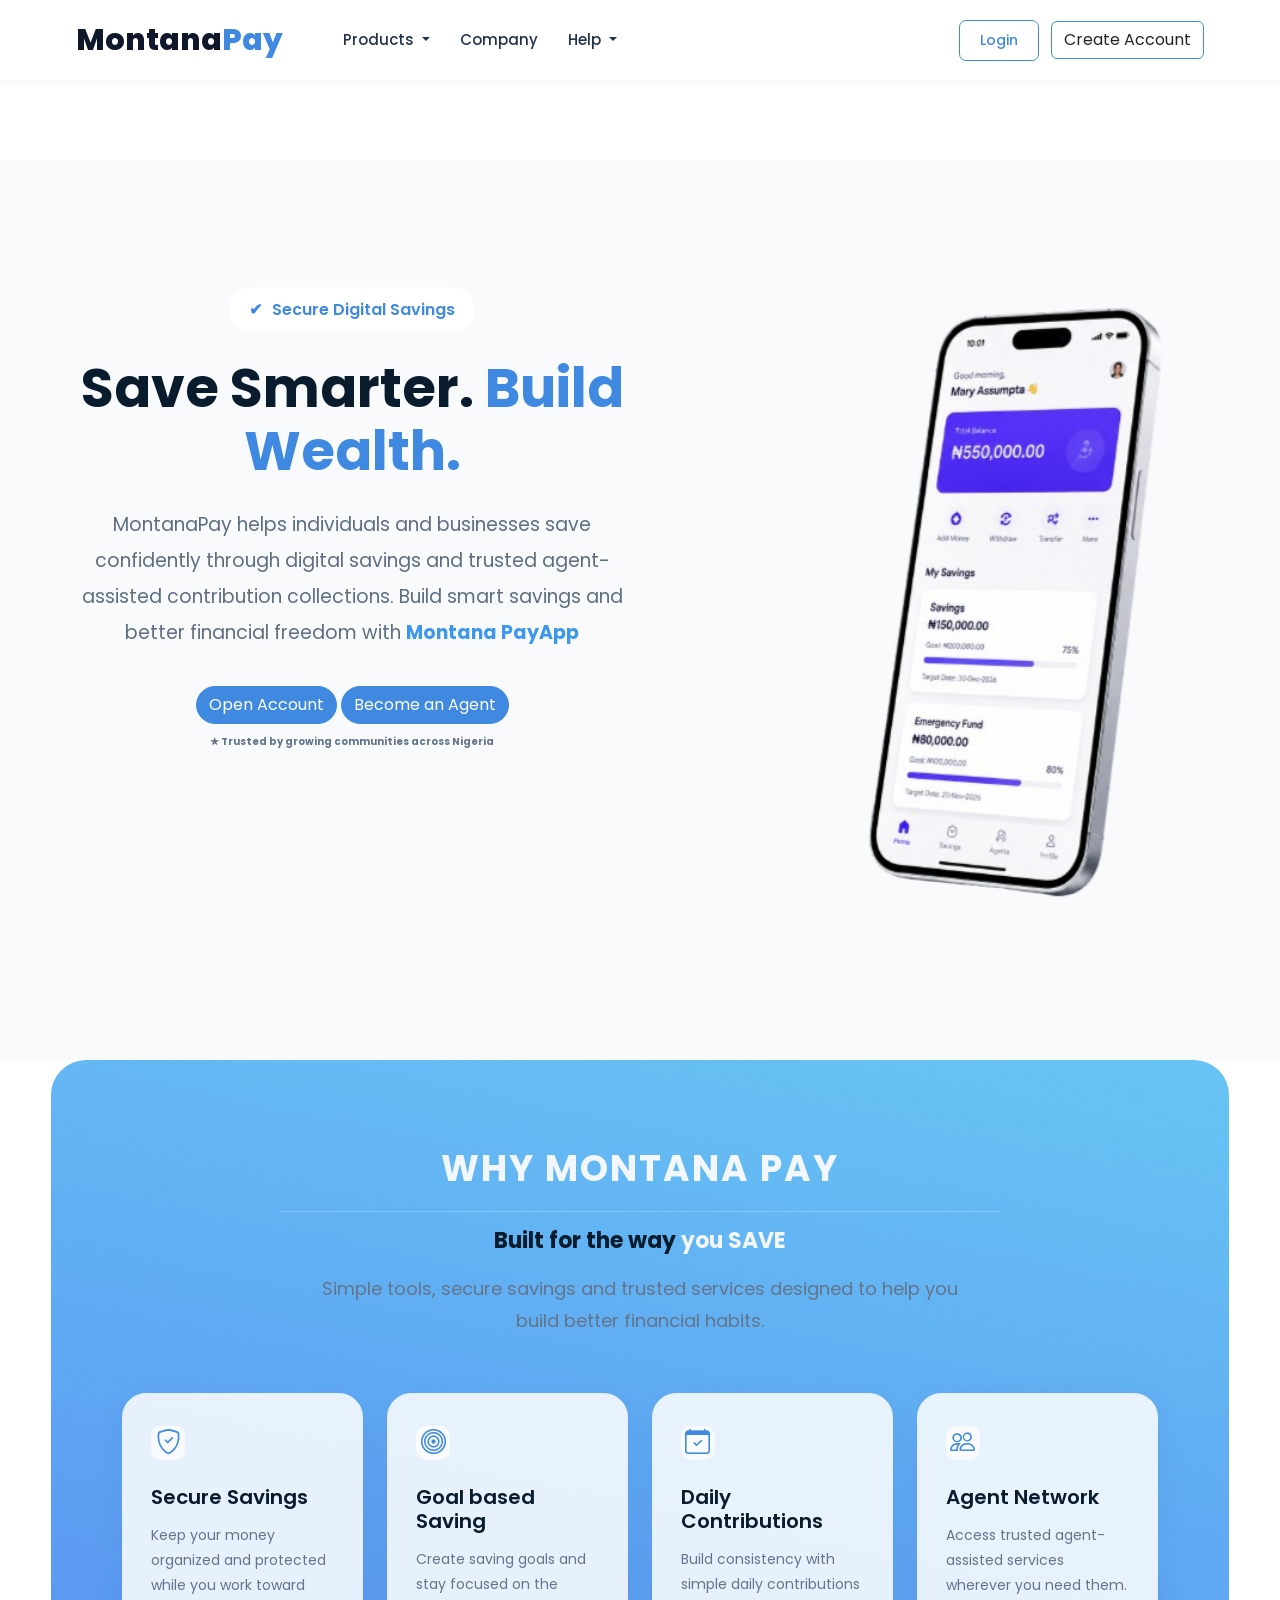
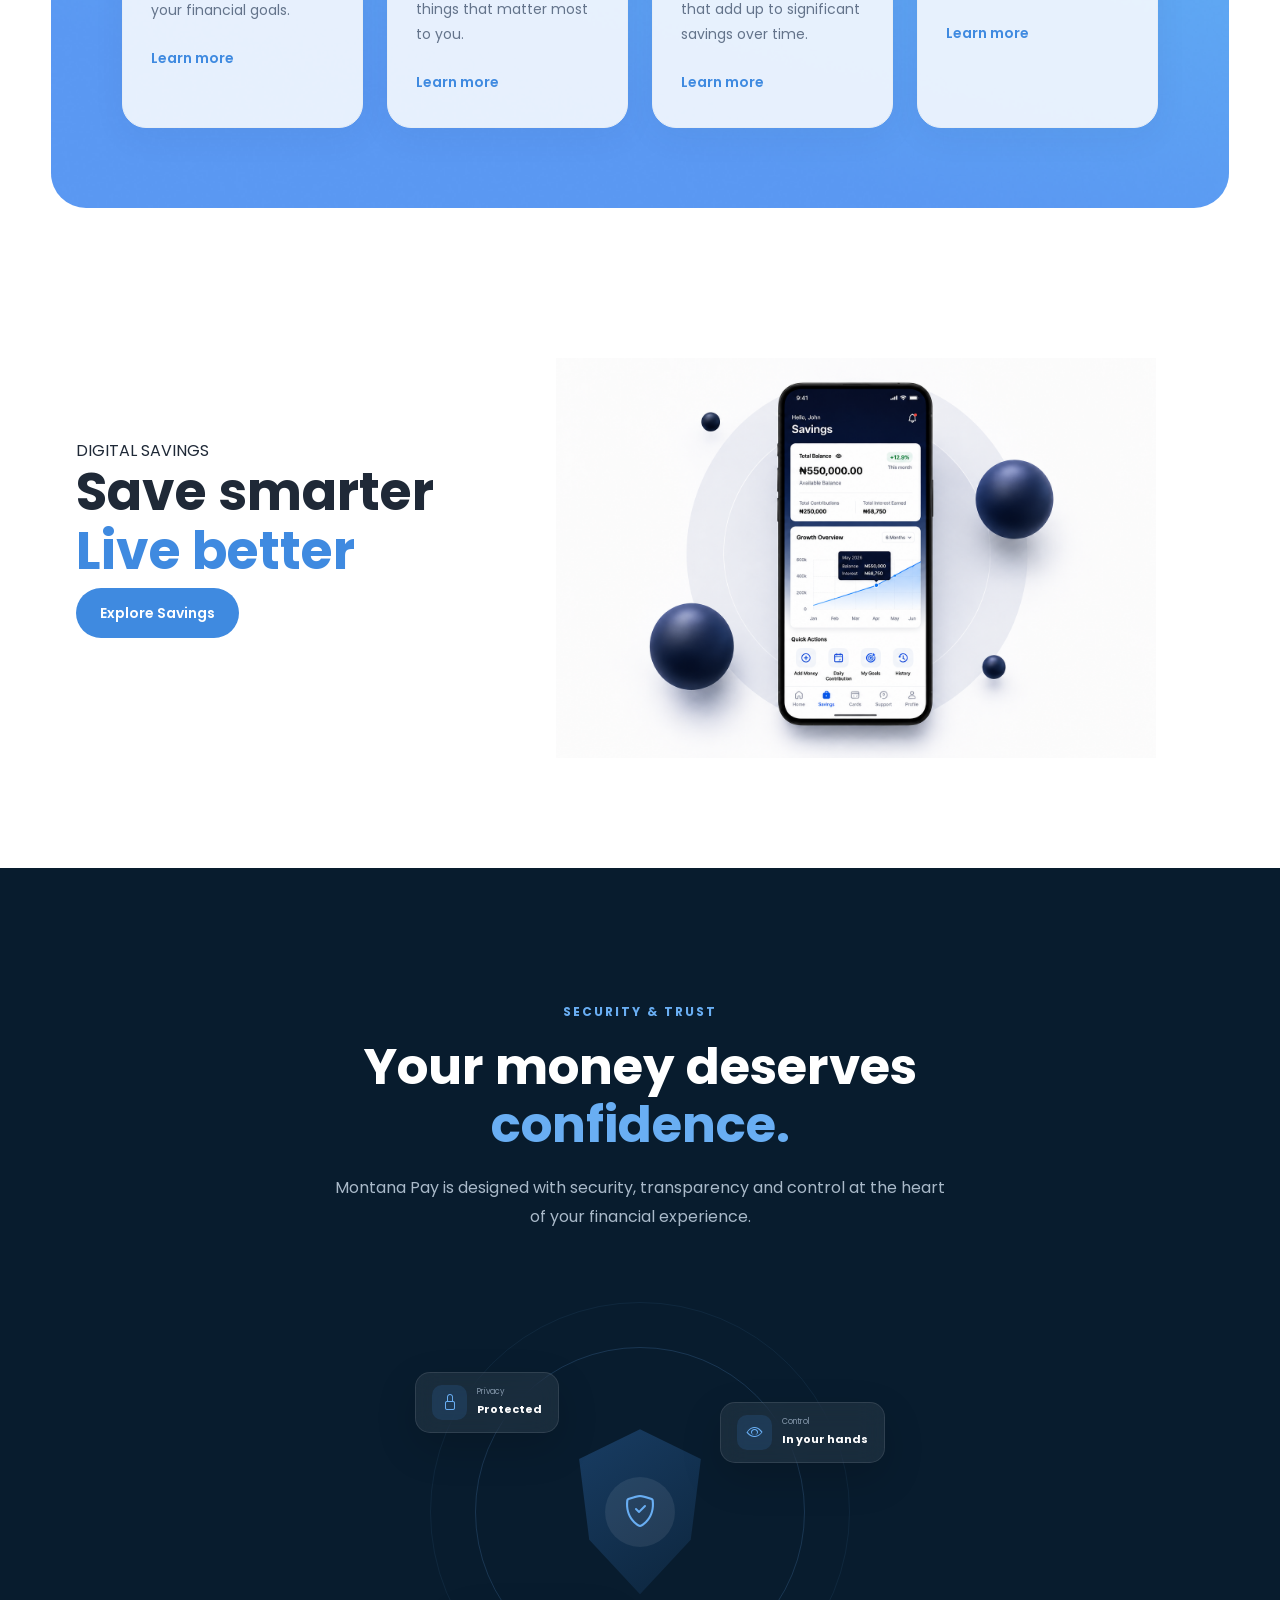
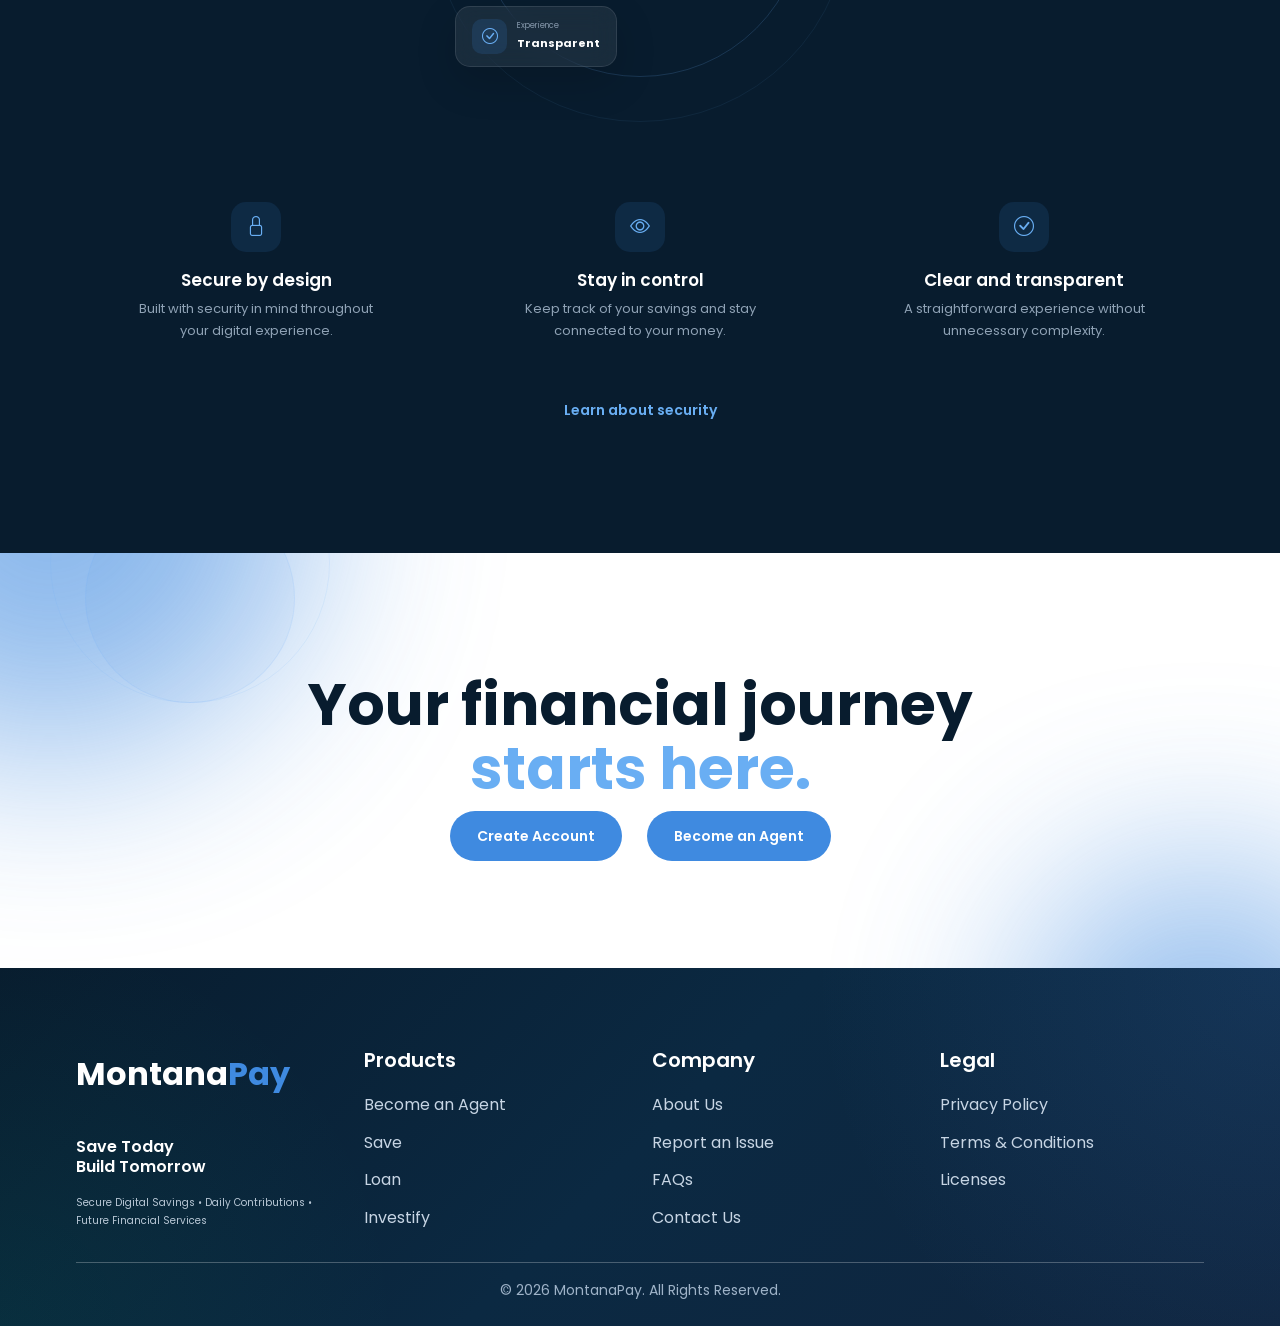
==== commit 7507bd2b: "register page added" ====
--- a/index.html
+++ b/index.html
@@ -176,7 +176,7 @@
 
                         <p>Keep your money organized and protected while you work toward your financial goals.</p>
 
-                        <a href="#">Learn more <span>→</span></a>
+                        <a href="#">Learn more</a>
                     </div>
                 </div>
 
@@ -191,7 +191,7 @@
 
                         <p>Create saving goals and stay focused on the things that matter most to you.</p>
 
-                        <a href="#">Learn more <span>→</span></a>
+                        <a href="#">Learn more</a>
                     </div>
                 </div>
 
@@ -206,7 +206,7 @@
 
                         <p>Build consistency with simple daily contributions that add up to significant savings over time.</p>
 
-                        <a href="#">Learn more <span>→</span></a>
+                        <a href="#">Learn more</a>
                     </div>
                 </div>
 
@@ -221,7 +221,7 @@
 
                         <p>Access trusted agent-assisted services wherever you need them.</p>
 
-                        <a href="#">Learn more <span>→</span></a>
+                        <a href="#">Learn more</a>
                     </div>
                 </div>
             </div>
@@ -261,8 +261,8 @@
 
         <!-- Decorative background elements -->
 
-        <div class="security-glow security-glow-one"></div>
-        <div class="security-glow security-glow-two"></div>
+        <!-- <div class="security-glow security-glow-one"></div>
+        <div class="security-glow security-glow-two"></div> -->
 
         <div class="container">
 
@@ -432,7 +432,6 @@
 
                 <a href="security">
                     Learn about security
-                    <span>→</span>
                 </a>
 
             </div>
--- a/style.css
+++ b/style.css
@@ -11,17 +11,14 @@
   color: #1f2937;
   background: #ffffff;
   line-height: 1.6;
-}
-
-/* CONTAINER */
+  padding-top: 80px;
+}
 
 .container {
   width: 90%;
   max-width: 1200px;
   margin: auto;
 }
-
-/*HEADER*/
 
 .site-header {
   position: fixed;
@@ -33,10 +30,6 @@
   box-shadow: 0 2px 10px rgba(0, 0, 0, 0.05);
   z-index: 9999;
 }
-
-/* =========================================
-   HEADER CONTAINER
-========================================= */
 
 .site-header .container {
   height: 80px;
@@ -628,7 +621,7 @@
   pointer-events: none;
 }
 
-.security-glow-one {
+/* .security-glow-one {
   width: 450px;
 
   height: 450px;
@@ -654,7 +647,7 @@
   bottom: -250px;
 
   right: -150px;
-}
+} */
 
 /* -----------------------------------------
    HEADING
@@ -1367,7 +1360,7 @@
   justify-content: center;
 }
 
-.save-hero-img img{
+.save-hero-img img {
   width: 100%;
 }
 
@@ -1377,18 +1370,18 @@
   height: 420px;
   border-radius: 50%;
   background: rgba(63, 138, 224, 0.08);
-  box-shadow: 0 0 0 50px rgba(63, 138, 224, 0.035),
-                0 0 0 50px rgba(63, 138, 224, 0.02);
-}
-
+  box-shadow:
+    0 0 0 50px rgba(63, 138, 224, 0.035),
+    0 0 0 50px rgba(63, 138, 224, 0.02);
+}
 
 /* HERO2 SECTION */
-.how-savings-works{
+.how-savings-works {
   padding: 120px 0;
   background: #ffffff;
 }
 
-.section-heading{
+.section-heading {
   max-width: 700px;
   margin: 0 auto 65px;
   text-align: center;
@@ -1424,17 +1417,17 @@
 .how-step {
   position: relative;
   height: 100%;
-  padding: 35px 28px; 
+  padding: 35px 28px;
   background: #f8fafc;
   border: 1px solid #edf2f7;
   border-radius: 25px;
-  transition: all .35s ease;
+  transition: all 0.35s ease;
 }
 
 .how-step:hover {
   transform: translateY(-8px);
   background: #ffffff;
-  box-shadow: 0 20px 45px rgba(15, 40, 70, .08); 
+  box-shadow: 0 20px 45px rgba(15, 40, 70, 0.08);
 }
 
 .step-number {
@@ -1464,13 +1457,12 @@
   margin: 0;
 }
 
-
 /* HERO VISUAL SECTION */
-.save-dashboard{
+.save-dashboard {
   background: #ffffff;
 }
 
-.dashboard-text{
+.dashboard-text {
   max-width: 500px;
 }
 
@@ -1501,7 +1493,7 @@
   font-size: 17px;
 }
 
-.dashboard-visual{
+.dashboard-visual {
   position: relative;
   display: flex;
   justify-content: center;
@@ -1517,7 +1509,7 @@
   background: rgba(63, 138, 224, 0.06);
 }
 
-.dashboard-visual img{
+.dashboard-visual img {
   width: 100%;
   position: relative;
   z-index: 2;
@@ -1526,1023 +1518,949 @@
   filter: contrast(0 25px 35px rgba(15, 40, 70, 13));
 }
 
-@media (max-width: 991px){
+@media (max-width: 991px) {
   .save-hero-circle {
+    position: absolute;
+    width: 330px;
+    height: 330px;
+    border-radius: 50%;
+    background: rgba(63, 138, 224, 0.08);
+    box-shadow:
+      0 0 0 50px rgba(63, 138, 224, 0.035),
+      0 0 0 50px rgba(63, 138, 224, 0.02);
+  }
+
+  .save-hero-img {
+    width: 100%;
+  }
+}
+
+/* AGENT HERO SECTION */
+
+.agent-hero {
+  position: relative;
+  padding: 120px 0 90px;
+  overflow: hidden;
+  background: #ffffff;
+}
+
+/* BADGE */
+
+.agent-badge {
+  width: fit-content;
+  display: inline-flex;
+  align-items: center;
+  gap: 10px;
+  padding: 8px 16px 8px 9px;
+  margin-bottom: 24px;
+
+  background: rgba(63, 138, 224, 0.08);
+  border: 1px solid rgba(63, 138, 224, 0.15);
+  border-radius: 50px;
+
+  color: #3f8ae0;
+  font-size: 0.88rem;
+  font-weight: 600;
+}
+
+.agent-badge-icon {
+  width: 30px;
+  height: 30px;
+
+  display: flex;
+  align-items: center;
+  justify-content: center;
+
+  border-radius: 50%;
+  background: #3f8ae0;
+  color: #ffffff;
+}
+
+/* HERO TITLE */
+
+.agent-hero-title {
+  max-width: 680px;
+  margin-bottom: 24px;
+
+  font-size: clamp(2.8rem, 5vw, 5rem);
+  line-height: 1.06;
+  font-weight: 700;
+  letter-spacing: -2px;
+
+  color: #081c2e;
+}
+
+.agent-hero-title span {
+  color: #3f8ae0;
+}
+
+/* HERO TEXT */
+
+.agent-hero-text {
+  max-width: 600px;
+  margin-bottom: 32px;
+
+  font-size: 1.08rem;
+  line-height: 1.8;
+
+  color: #64748b;
+}
+
+/* BUTTONS */
+
+.agent-hero-actions {
+  display: flex;
+  align-items: center;
+  gap: 24px;
+  flex-wrap: wrap;
+
+  margin-bottom: 45px;
+}
+
+.agent-primary-btn {
+  display: inline-flex;
+  align-items: center;
+  gap: 12px;
+
+  padding: 15px 24px;
+
+  border-radius: 12px;
+
+  background: #3f8ae0;
+  color: #ffffff;
+
+  font-weight: 600;
+
+  box-shadow: 0 12px 30px rgba(63, 138, 224, 0.2);
+
+  transition: 0.3s ease;
+}
+
+.agent-primary-btn:hover {
+  background: #2f78c9;
+  color: #ffffff;
+
+  transform: translateY(-2px);
+}
+
+.agent-secondary-btn {
+  display: inline-flex;
+  align-items: center;
+  gap: 10px;
+
+  color: #081c2e;
+  font-weight: 600;
+
+  text-decoration: none;
+
+  transition: 0.3s ease;
+}
+
+.agent-secondary-btn:hover {
+  color: #3f8ae0;
+}
+
+.play-icon {
+  width: 42px;
+  height: 42px;
+
+  display: flex;
+  align-items: center;
+  justify-content: center;
+
+  border-radius: 50%;
+
+  border: 1px solid rgba(15, 40, 70, 0.12);
+  background: #ffffff;
+
+  transition: 0.3s ease;
+}
+
+.agent-secondary-btn:hover .play-icon {
+  border-color: rgba(63, 138, 224, 0.35);
+  background: rgba(63, 138, 224, 0.08);
+}
+
+/* TRUST POINTS */
+
+.agent-trust-points {
+  display: flex;
+  align-items: center;
+  gap: 24px;
+  flex-wrap: wrap;
+}
+
+.trust-item {
+  display: flex;
+  align-items: center;
+  gap: 9px;
+
+  font-size: 0.88rem;
+  font-weight: 500;
+
+  color: #475569;
+}
+
+.trust-icon {
+  width: 34px;
+  height: 34px;
+
+  display: flex;
+  align-items: center;
+  justify-content: center;
+
+  border-radius: 10px;
+
+  background: #f8fafc;
+
+  color: #3f8ae0;
+}
+
+/* DASHBOARD VISUAL */
+
+.agent-dashboard-wrapper {
+  position: relative;
+
+  max-width: 550px;
+
+  margin-left: auto;
+
+  padding: 30px;
+}
+
+.agent-dashboard {
+  position: relative;
+  z-index: 2;
+
+  padding: 28px;
+
+  background: rgba(255, 255, 255, 0.96);
+
+  border: 1px solid rgba(15, 40, 70, 0.08);
+
+  border-radius: 24px;
+
+  box-shadow: 0 30px 80px rgba(15, 40, 70, 0.12);
+}
+
+/* BACKGROUND GLOWS */
+
+.agent-glow {
   position: absolute;
-  width: 330px;
-  height: 330px;
+
   border-radius: 50%;
+
+  filter: blur(20px);
+
+  opacity: 0.6;
+}
+
+.agent-glow-one {
+  width: 230px;
+  height: 230px;
+
+  top: 10%;
+  right: -70px;
+
+  background: rgba(63, 138, 224, 0.2);
+}
+
+.agent-glow-two {
+  width: 180px;
+  height: 180px;
+
+  bottom: 0;
+  left: -60px;
+
+  background: rgba(105, 174, 243, 0.18);
+}
+
+/* DASHBOARD HEADER */
+
+.agent-dashboard-top {
+  display: flex;
+  align-items: center;
+  justify-content: space-between;
+
+  margin-bottom: 22px;
+}
+
+.dashboard-small-text {
+  margin-bottom: 4px;
+
+  font-size: 0.85rem;
+
+  color: #94a3b8;
+}
+
+.agent-dashboard-top h4 {
+  margin: 0;
+
+  font-size: 1.2rem;
+  font-weight: 700;
+
+  color: #081c2e;
+}
+
+.agent-profile-icon {
+  width: 45px;
+  height: 45px;
+
+  display: flex;
+  align-items: center;
+  justify-content: center;
+
+  border-radius: 14px;
+
+  background: #081c2e;
+
+  color: #ffffff;
+}
+
+/* AGENT ID */
+
+.agent-id-card {
+  display: flex;
+  align-items: center;
+  justify-content: space-between;
+
+  padding: 16px 18px;
+
+  margin-bottom: 20px;
+
+  border-radius: 16px;
+
+  background: #081c2e;
+
+  color: #ffffff;
+}
+
+.agent-id-card p {
+  margin-bottom: 4px;
+
+  font-size: 0.75rem;
+
+  color: rgba(255, 255, 255, 0.55);
+}
+
+.agent-id-card h5 {
+  margin: 0;
+
+  font-size: 1rem;
+  font-weight: 600;
+
+  letter-spacing: 0.5px;
+}
+
+.verified-agent {
+  display: flex;
+  align-items: center;
+  gap: 5px;
+
+  font-size: 0.75rem;
+
+  color: #69aef3;
+}
+
+/* STATS */
+
+.agent-stats-row {
+  display: grid;
+
+  grid-template-columns: 1fr 1.4fr;
+
+  gap: 14px;
+
+  margin-bottom: 16px;
+}
+
+.agent-stat-card {
+  padding: 18px;
+
+  border-radius: 18px;
+
+  background: #f8fafc;
+
+  border: 1px solid rgba(15, 40, 70, 0.05);
+}
+
+.stat-icon {
+  width: 38px;
+  height: 38px;
+
+  display: flex;
+  align-items: center;
+  justify-content: center;
+
+  margin-bottom: 15px;
+
+  border-radius: 12px;
+}
+
+.stat-icon.orange {
+  background: rgba(63, 138, 224, 0.1);
+  color: #3f8ae0;
+}
+
+.stat-icon.dark {
+  background: rgba(8, 28, 46, 0.08);
+  color: #081c2e;
+}
+
+.agent-stat-card p {
+  margin-bottom: 5px;
+
+  font-size: 0.75rem;
+
+  color: #94a3b8;
+}
+
+.agent-stat-card h3 {
+  margin-bottom: 6px;
+
+  font-size: 1.35rem;
+  font-weight: 700;
+
+  color: #081c2e;
+}
+
+.stat-growth {
+  font-size: 0.7rem;
+
+  color: #16a34a;
+}
+
+/* ACTIVITY CARD */
+
+.agent-activity-card {
+  padding: 20px;
+
+  border-radius: 18px;
+
   background: rgba(63, 138, 224, 0.08);
-  box-shadow: 0 0 0 50px rgba(63, 138, 224, 0.035),
-                0 0 0 50px rgba(63, 138, 224, 0.02);
-}
-
-.save-hero-img{
+
+  border: 1px solid rgba(63, 138, 224, 0.15);
+}
+
+.activity-header {
+  display: flex;
+  align-items: flex-start;
+  justify-content: space-between;
+}
+
+.activity-header p {
+  margin-bottom: 5px;
+
+  font-size: 0.78rem;
+
+  color: #5b7ea6;
+}
+
+.activity-header h4 {
+  margin: 0;
+
+  font-size: 1.6rem;
+  font-weight: 700;
+
+  color: #081c2e;
+}
+
+.activity-menu {
+  color: #3f8ae0;
+}
+
+/* SIMPLE CHART */
+
+.activity-chart {
+  position: relative;
+
+  height: 80px;
+
+  margin-top: 18px;
+
+  display: flex;
+  align-items: flex-end;
+}
+
+.chart-line {
+  position: absolute;
+
   width: 100%;
-}
-}
-
-
-   /* AGENT HERO SECTION */
-
-.agent-hero {
-    position: relative;
-    padding: 120px 0 90px;
-    overflow: hidden;
-    background: #ffffff;
-}
-
-
-/* BADGE */
-
-.agent-badge {
-    width: fit-content;
-    display: inline-flex;
-    align-items: center;
-    gap: 10px;
-    padding: 8px 16px 8px 9px;
-    margin-bottom: 24px;
-
-    background: rgba(63, 138, 224, 0.08);
-    border: 1px solid rgba(63, 138, 224, 0.15);
-    border-radius: 50px;
-
-    color: #3f8ae0;
-    font-size: 0.88rem;
-    font-weight: 600;
-}
-
-.agent-badge-icon {
-    width: 30px;
-    height: 30px;
-
-    display: flex;
-    align-items: center;
-    justify-content: center;
-
-    border-radius: 50%;
-    background: #3f8ae0;
-    color: #ffffff;
-}
-
-
-/* HERO TITLE */
-
-.agent-hero-title {
-    max-width: 680px;
-    margin-bottom: 24px;
-
-    font-size: clamp(2.8rem, 5vw, 5rem);
-    line-height: 1.06;
-    font-weight: 700;
-    letter-spacing: -2px;
-
-    color: #081c2e;
-}
-
-.agent-hero-title span {
-    color: #3f8ae0;
-}
-
-
-/* HERO TEXT */
-
-.agent-hero-text {
-    max-width: 600px;
-    margin-bottom: 32px;
-
-    font-size: 1.08rem;
-    line-height: 1.8;
-
-    color: #64748b;
-}
-
-
-/* BUTTONS */
-
-.agent-hero-actions {
-    display: flex;
-    align-items: center;
-    gap: 24px;
-    flex-wrap: wrap;
-
-    margin-bottom: 45px;
-}
-
-
-.agent-primary-btn {
-    display: inline-flex;
-    align-items: center;
-    gap: 12px;
-
-    padding: 15px 24px;
-
-    border-radius: 12px;
-
-    background: #3f8ae0;
-    color: #ffffff;
-
-    font-weight: 600;
-
-    box-shadow: 0 12px 30px rgba(63, 138, 224, 0.20);
-
-    transition: 0.3s ease;
-}
-
-.agent-primary-btn:hover {
-    background: #2f78c9;
-    color: #ffffff;
-
-    transform: translateY(-2px);
-}
-
-
-.agent-secondary-btn {
-    display: inline-flex;
-    align-items: center;
-    gap: 10px;
-
-    color: #081c2e;
-    font-weight: 600;
-
-    text-decoration: none;
-
-    transition: 0.3s ease;
-}
-
-.agent-secondary-btn:hover {
-    color: #3f8ae0;
-}
-
-
-.play-icon {
-    width: 42px;
-    height: 42px;
-
-    display: flex;
-    align-items: center;
-    justify-content: center;
-
-    border-radius: 50%;
-
-    border: 1px solid rgba(15, 40, 70, 0.12);
-    background: #ffffff;
-
-    transition: 0.3s ease;
-}
-
-.agent-secondary-btn:hover .play-icon {
-    border-color: rgba(63, 138, 224, 0.35);
-    background: rgba(63, 138, 224, 0.08);
-}
-
-
-/* TRUST POINTS */
-
-.agent-trust-points {
-    display: flex;
-    align-items: center;
-    gap: 24px;
-    flex-wrap: wrap;
-}
-
-
-.trust-item {
-    display: flex;
-    align-items: center;
-    gap: 9px;
-
-    font-size: 0.88rem;
-    font-weight: 500;
-
-    color: #475569;
-}
-
-
-.trust-icon {
-    width: 34px;
-    height: 34px;
-
-    display: flex;
-    align-items: center;
-    justify-content: center;
-
-    border-radius: 10px;
-
-    background: #f8fafc;
-
-    color: #3f8ae0;
-}
-
-
-   /* DASHBOARD VISUAL */
-
-.agent-dashboard-wrapper {
-    position: relative;
-
-    max-width: 550px;
-
-    margin-left: auto;
-
-    padding: 30px;
-}
-
-
-.agent-dashboard {
-    position: relative;
-    z-index: 2;
-
-    padding: 28px;
-
-    background: rgba(255, 255, 255, 0.96);
-
-    border: 1px solid rgba(15, 40, 70, 0.08);
-
-    border-radius: 24px;
-
-    box-shadow: 0 30px 80px rgba(15, 40, 70, 0.12);
-}
-
-
-/* BACKGROUND GLOWS */
-
-.agent-glow {
-    position: absolute;
-
-    border-radius: 50%;
-
-    filter: blur(20px);
-
-    opacity: 0.6;
-}
-
-
-.agent-glow-one {
-    width: 230px;
-    height: 230px;
-
-    top: 10%;
-    right: -70px;
-
-    background: rgba(63, 138, 224, 0.20);
-}
-
-
-.agent-glow-two {
-    width: 180px;
-    height: 180px;
-
-    bottom: 0;
-    left: -60px;
-
-    background: rgba(105, 174, 243, 0.18);
-}
-
-
-/* DASHBOARD HEADER */
-
-.agent-dashboard-top {
-    display: flex;
-    align-items: center;
-    justify-content: space-between;
-
-    margin-bottom: 22px;
-}
-
-
-.dashboard-small-text {
-    margin-bottom: 4px;
-
-    font-size: 0.85rem;
-
-    color: #94a3b8;
-}
-
-
-.agent-dashboard-top h4 {
-    margin: 0;
-
-    font-size: 1.2rem;
-    font-weight: 700;
-
-    color: #081c2e;
-}
-
-
-.agent-profile-icon {
-    width: 45px;
-    height: 45px;
-
-    display: flex;
-    align-items: center;
-    justify-content: center;
-
-    border-radius: 14px;
-
-    background: #081c2e;
-
-    color: #ffffff;
-}
-
-
-/* AGENT ID */
-
-.agent-id-card {
-    display: flex;
-    align-items: center;
-    justify-content: space-between;
-
-    padding: 16px 18px;
-
-    margin-bottom: 20px;
-
-    border-radius: 16px;
-
-    background: #081c2e;
-
-    color: #ffffff;
-}
-
-
-.agent-id-card p {
-    margin-bottom: 4px;
-
-    font-size: 0.75rem;
-
-    color: rgba(255, 255, 255, 0.55);
-}
-
-
-.agent-id-card h5 {
-    margin: 0;
-
-    font-size: 1rem;
-    font-weight: 600;
-
-    letter-spacing: 0.5px;
-}
-
-
-.verified-agent {
-    display: flex;
-    align-items: center;
-    gap: 5px;
-
-    font-size: 0.75rem;
-
-    color: #69aef3;
-}
-
-
-/* STATS */
-
-.agent-stats-row {
-    display: grid;
-
-    grid-template-columns: 1fr 1.4fr;
-
-    gap: 14px;
-
-    margin-bottom: 16px;
-}
-
-
-.agent-stat-card {
-    padding: 18px;
-
-    border-radius: 18px;
-
-    background: #f8fafc;
-
-    border: 1px solid rgba(15, 40, 70, 0.05);
-}
-
-
-.stat-icon {
-    width: 38px;
-    height: 38px;
-
-    display: flex;
-    align-items: center;
-    justify-content: center;
-
-    margin-bottom: 15px;
-
-    border-radius: 12px;
-}
-
-
-.stat-icon.orange {
-    background: rgba(63, 138, 224, 0.10);
-    color: #3f8ae0;
-}
-
-
-.stat-icon.dark {
-    background: rgba(8, 28, 46, 0.08);
-    color: #081c2e;
-}
-
-
-.agent-stat-card p {
-    margin-bottom: 5px;
-
-    font-size: 0.75rem;
-
-    color: #94a3b8;
-}
-
-
-.agent-stat-card h3 {
-    margin-bottom: 6px;
-
-    font-size: 1.35rem;
-    font-weight: 700;
-
-    color: #081c2e;
-}
-
-
-.stat-growth {
-    font-size: 0.7rem;
-
-    color: #16a34a;
-}
-
-
-/* ACTIVITY CARD */
-
-.agent-activity-card {
-    padding: 20px;
-
-    border-radius: 18px;
-
-    background: rgba(63, 138, 224, 0.08);
-
-    border: 1px solid rgba(63, 138, 224, 0.15);
-}
-
-
-.activity-header {
-    display: flex;
-    align-items: flex-start;
-    justify-content: space-between;
-}
-
-
-.activity-header p {
-    margin-bottom: 5px;
-
-    font-size: 0.78rem;
-
-    color: #5b7ea6;
-}
-
-
-.activity-header h4 {
-    margin: 0;
-
-    font-size: 1.6rem;
-    font-weight: 700;
-
-    color: #081c2e;
-}
-
-
-.activity-menu {
-    color: #3f8ae0;
-}
-
-
-/* SIMPLE CHART */
-
-.activity-chart {
-    position: relative;
-
-    height: 80px;
-
-    margin-top: 18px;
-
-    display: flex;
-    align-items: flex-end;
-}
-
-
-.chart-line {
-    position: absolute;
-
-    width: 100%;
-
-    top: 20px;
-
-    border-top: 1px dashed rgba(63, 138, 224, 0.30);
-}
-
+
+  top: 20px;
+
+  border-top: 1px dashed rgba(63, 138, 224, 0.3);
+}
 
 .chart-bars {
-    width: 100%;
-
-    height: 100%;
-
-    display: flex;
-    align-items: flex-end;
-    justify-content: space-between;
-
-    position: relative;
-}
-
+  width: 100%;
+
+  height: 100%;
+
+  display: flex;
+  align-items: flex-end;
+  justify-content: space-between;
+
+  position: relative;
+}
 
 .chart-bars span {
-    width: 8%;
-
-    border-radius: 8px 8px 3px 3px;
-
-    background: #3f8ae0;
-}
-
+  width: 8%;
+
+  border-radius: 8px 8px 3px 3px;
+
+  background: #3f8ae0;
+}
 
 .chart-bars span:nth-child(1) {
-    height: 35%;
+  height: 35%;
 }
 
 .chart-bars span:nth-child(2) {
-    height: 52%;
+  height: 52%;
 }
 
 .chart-bars span:nth-child(3) {
-    height: 43%;
+  height: 43%;
 }
 
 .chart-bars span:nth-child(4) {
-    height: 75%;
+  height: 75%;
 }
 
 .chart-bars span:nth-child(5) {
-    height: 60%;
+  height: 60%;
 }
 
 .chart-bars span:nth-child(6) {
-    height: 88%;
+  height: 88%;
 }
 
 .chart-bars span:nth-child(7) {
-    height: 72%;
-}
-
+  height: 72%;
+}
 
 /* FLOATING CUSTOMER CARD */
 
 .floating-customer-card {
-    position: absolute;
-
-    z-index: 3;
-
-    top: 13%;
-    right: -40px;
-
-    display: flex;
-    align-items: center;
-    gap: 10px;
-
-    padding: 12px 14px;
-
-    background: #ffffff;
-
-    border: 1px solid rgba(15, 40, 70, 0.08);
-
-    border-radius: 16px;
-
-    box-shadow: 0 18px 40px rgba(15, 40, 70, 0.10);
-}
-
+  position: absolute;
+
+  z-index: 3;
+
+  top: 13%;
+  right: -40px;
+
+  display: flex;
+  align-items: center;
+  gap: 10px;
+
+  padding: 12px 14px;
+
+  background: #ffffff;
+
+  border: 1px solid rgba(15, 40, 70, 0.08);
+
+  border-radius: 16px;
+
+  box-shadow: 0 18px 40px rgba(15, 40, 70, 0.1);
+}
 
 .floating-avatar {
-    width: 36px;
-    height: 36px;
-
-    display: flex;
-    align-items: center;
-    justify-content: center;
-
-    border-radius: 50%;
-
-    background: #3f8ae0;
-
-    color: #ffffff;
-
-    font-weight: 600;
-}
-
+  width: 36px;
+  height: 36px;
+
+  display: flex;
+  align-items: center;
+  justify-content: center;
+
+  border-radius: 50%;
+
+  background: #3f8ae0;
+
+  color: #ffffff;
+
+  font-weight: 600;
+}
 
 .floating-customer-card small {
-    display: block;
-
-    color: #94a3b8;
-
-    font-size: 0.68rem;
-}
-
+  display: block;
+
+  color: #94a3b8;
+
+  font-size: 0.68rem;
+}
 
 .floating-customer-card strong {
-    display: block;
-
-    font-size: 0.75rem;
-
-    color: #081c2e;
-}
-
+  display: block;
+
+  font-size: 0.75rem;
+
+  color: #081c2e;
+}
 
 .success-icon {
-    color: #16a34a;
-}
-
+  color: #16a34a;
+}
 
 /* FLOATING PAYMENT */
 
 .floating-payment-card {
-    position: absolute;
-
-    z-index: 3;
-
-    bottom: 8%;
-    left: -55px;
-
-    display: flex;
-    align-items: center;
-    gap: 10px;
-
-    padding: 12px 15px;
-
-    background: #ffffff;
-
-    border: 1px solid rgba(15, 40, 70, 0.08);
-
-    border-radius: 16px;
-
-    box-shadow: 0 18px 40px rgba(15, 40, 70, 0.10);
-}
-
+  position: absolute;
+
+  z-index: 3;
+
+  bottom: 8%;
+  left: -55px;
+
+  display: flex;
+  align-items: center;
+  gap: 10px;
+
+  padding: 12px 15px;
+
+  background: #ffffff;
+
+  border: 1px solid rgba(15, 40, 70, 0.08);
+
+  border-radius: 16px;
+
+  box-shadow: 0 18px 40px rgba(15, 40, 70, 0.1);
+}
 
 .payment-icon {
-    width: 36px;
-    height: 36px;
-
-    display: flex;
-    align-items: center;
-    justify-content: center;
-
-    border-radius: 10px;
-
-    background: rgba(63, 138, 224, 0.10);
-
-    color: #3f8ae0;
-}
-
+  width: 36px;
+  height: 36px;
+
+  display: flex;
+  align-items: center;
+  justify-content: center;
+
+  border-radius: 10px;
+
+  background: rgba(63, 138, 224, 0.1);
+
+  color: #3f8ae0;
+}
 
 .floating-payment-card small {
-    display: block;
-
-    color: #94a3b8;
-
-    font-size: 0.68rem;
-}
-
+  display: block;
+
+  color: #94a3b8;
+
+  font-size: 0.68rem;
+}
 
 .floating-payment-card strong {
-    display: block;
-
-    font-size: 0.78rem;
-
-    color: #081c2e;
-}
-
+  display: block;
+
+  font-size: 0.78rem;
+
+  color: #081c2e;
+}
 
 /* =========================================
    RESPONSIVE
 ========================================= */
 
 @media (max-width: 991px) {
-
-    .agent-hero {
-        padding: 90px 0 70px;
-    }
-
-    .agent-dashboard-wrapper {
-        margin: 0 auto;
-        margin-top: 30px;
-    }
-
-    .agent-hero-title {
-        max-width: 700px;
-    }
-
-}
-
+  .agent-hero {
+    padding: 90px 0 70px;
+  }
+
+  .agent-dashboard-wrapper {
+    margin: 0 auto;
+    margin-top: 30px;
+  }
+
+  .agent-hero-title {
+    max-width: 700px;
+  }
+}
 
 @media (max-width: 575px) {
-
-    .agent-hero {
-        padding: 70px 0 50px;
-    }
-
-    .agent-hero-title {
-        font-size: 2.6rem;
-
-        letter-spacing: -1px;
-    }
-
-    .agent-dashboard-wrapper {
-        padding: 10px;
-    }
-
-    .agent-dashboard {
-        padding: 18px;
-
-        border-radius: 20px;
-    }
-
-    .floating-customer-card {
-        right: -5px;
-        transform: scale(0.85);
-        transform-origin: right top;
-    }
-
-    .floating-payment-card {
-        left: -5px;
-        transform: scale(0.85);
-        transform-origin: left bottom;
-    }
-
-    .agent-trust-points {
-        gap: 15px;
-    }
-
-    .trust-item {
-        font-size: 0.78rem;
-    }
-
-    .agent-stats-row {
-        grid-template-columns: 1fr;
-    }
-
-}
-
-
-   /* AGENT INTRO SECTION */
+  .agent-hero {
+    padding: 70px 0 50px;
+  }
+
+  .agent-hero-title {
+    font-size: 2.6rem;
+
+    letter-spacing: -1px;
+  }
+
+  .agent-dashboard-wrapper {
+    padding: 10px;
+  }
+
+  .agent-dashboard {
+    padding: 18px;
+
+    border-radius: 20px;
+  }
+
+  .floating-customer-card {
+    right: -5px;
+    transform: scale(0.85);
+    transform-origin: right top;
+  }
+
+  .floating-payment-card {
+    left: -5px;
+    transform: scale(0.85);
+    transform-origin: left bottom;
+  }
+
+  .agent-trust-points {
+    gap: 15px;
+  }
+
+  .trust-item {
+    font-size: 0.78rem;
+  }
+
+  .agent-stats-row {
+    grid-template-columns: 1fr;
+  }
+}
+
+/* AGENT INTRO SECTION */
 
 .agent-intro {
-    padding: 110px 0;
-    background: #f8fafc;
-}
-
+  padding: 110px 0;
+  background: #f8fafc;
+}
 
 /* SECTION TAG */
 
 .section-tag {
-    display: flex;
-    align-items: center;
-    gap: 10px;
-
-    margin-bottom: 18px;
-
-    color: #3f8ae0;
-    font-size: 0.78rem;
-    font-weight: 700;
-    letter-spacing: 1.2px;
+  display: flex;
+  align-items: center;
+  gap: 10px;
+
+  margin-bottom: 18px;
+
+  color: #3f8ae0;
+  font-size: 0.78rem;
+  font-weight: 700;
+  letter-spacing: 1.2px;
 }
 
 .section-tag span {
-    width: 32px;
-    height: 2px;
-
-    background: #3f8ae0;
-}
-
+  width: 32px;
+  height: 2px;
+
+  background: #3f8ae0;
+}
 
 /* TITLE */
 
 .agent-intro-title {
-    max-width: 500px;
-
-    margin-bottom: 24px;
-
-    font-size: clamp(2.2rem, 4vw, 3.6rem);
-    line-height: 1.15;
-
-    font-weight: 700;
-    letter-spacing: -1.5px;
-
-    color: #081c2e;
+  max-width: 500px;
+
+  margin-bottom: 24px;
+
+  font-size: clamp(2.2rem, 4vw, 3.6rem);
+  line-height: 1.15;
+
+  font-weight: 700;
+  letter-spacing: -1.5px;
+
+  color: #081c2e;
 }
 
 .agent-intro-title span {
-    display: block;
-
-    color: #3f8ae0;
-}
-
+  display: block;
+
+  color: #3f8ae0;
+}
 
 /* TEXT */
 
 .agent-intro-text {
-    max-width: 500px;
-
-    margin-bottom: 18px;
-
-    font-size: 1rem;
-    line-height: 1.8;
-
-    color: #64748b;
-}
-
+  max-width: 500px;
+
+  margin-bottom: 18px;
+
+  font-size: 1rem;
+  line-height: 1.8;
+
+  color: #64748b;
+}
 
 /* LINK */
 
 .agent-intro-link {
-    display: inline-flex;
-    align-items: center;
-    gap: 10px;
-
-    margin-top: 8px;
-
-    color: #081c2e;
-
-    font-weight: 600;
-    text-decoration: none;
-
-    transition: all 0.3s ease;
-}
-
-   /* AGENT ROLE GRID */
+  display: inline-flex;
+  align-items: center;
+  gap: 10px;
+
+  margin-top: 8px;
+
+  color: #081c2e;
+
+  font-weight: 600;
+  text-decoration: none;
+
+  transition: all 0.3s ease;
+}
+
+/* AGENT ROLE GRID */
 
 .agent-role-grid {
-    display: grid;
-
-    grid-template-columns: repeat(2, 1fr);
-
-    gap: 18px;
-}
-
+  display: grid;
+
+  grid-template-columns: repeat(2, 1fr);
+
+  gap: 18px;
+}
 
 /* ROLE CARD */
 
 .agent-role-card {
-    position: relative;
-
-    min-height: 250px;
-
-    padding: 28px;
-
-    background: #ffffff;
-
-    border: 1px solid rgba(15, 40, 70, 0.08);
-    border-radius: 22px;
-
-    box-shadow: 0 15px 40px rgba(15, 40, 70, 0.05);
-
-    transition: all 0.35s ease;
+  position: relative;
+
+  min-height: 250px;
+
+  padding: 28px;
+
+  background: #ffffff;
+
+  border: 1px solid rgba(15, 40, 70, 0.08);
+  border-radius: 22px;
+
+  box-shadow: 0 15px 40px rgba(15, 40, 70, 0.05);
+
+  transition: all 0.35s ease;
 }
 
 .agent-role-card:hover {
-    transform: translateY(-6px);
-
-    border-color: rgba(63, 138, 224, 0.22);
-
-    box-shadow: 0 20px 50px rgba(15, 40, 70, 0.10);
-}
-
+  transform: translateY(-6px);
+
+  border-color: rgba(63, 138, 224, 0.22);
+
+  box-shadow: 0 20px 50px rgba(15, 40, 70, 0.1);
+}
 
 /* FEATURED CARDS */
 
 .featured-role-card {
-    background: #081c2e;
-
-    border-color: #081c2e;
+  background: #081c2e;
+
+  border-color: #081c2e;
 }
 
 .featured-role-card:hover {
-    border-color: #081c2e;
-}
-
+  border-color: #081c2e;
+}
 
 /* CARD TOP */
 
 .role-card-top {
-    display: flex;
-    align-items: center;
-    justify-content: space-between;
-
-    margin-bottom: 35px;
-}
-
+  display: flex;
+  align-items: center;
+  justify-content: space-between;
+
+  margin-bottom: 35px;
+}
 
 /* ICON */
 
 .role-icon {
-    width: 52px;
-    height: 52px;
-
-    display: flex;
-    align-items: center;
-    justify-content: center;
-
-    border-radius: 16px;
-
-    background: rgba(63, 138, 224, 0.10);
-
-    color: #3f8ae0;
-
-    font-size: 1.3rem;
+  width: 52px;
+  height: 52px;
+
+  display: flex;
+  align-items: center;
+  justify-content: center;
+
+  border-radius: 16px;
+
+  background: rgba(63, 138, 224, 0.1);
+
+  color: #3f8ae0;
+
+  font-size: 1.3rem;
 }
 
 .featured-role-card .role-icon {
-    background: rgba(255, 255, 255, 0.10);
-
-    color: #69aef3;
-}
-
+  background: rgba(255, 255, 255, 0.1);
+
+  color: #69aef3;
+}
 
 /* NUMBER */
 
 .role-card-top span {
-    color: #94a3b8;
-
-    font-size: 0.8rem;
-    font-weight: 600;
+  color: #94a3b8;
+
+  font-size: 0.8rem;
+  font-weight: 600;
 }
 
 .featured-role-card .role-card-top span {
-    color: rgba(255, 255, 255, 0.45);
-}
-
+  color: rgba(255, 255, 255, 0.45);
+}
 
 /* CARD CONTENT */
 
 .agent-role-card h4 {
-    margin-bottom: 12px;
-
-    font-size: 1.15rem;
-    font-weight: 700;
-
-    color: #081c2e;
+  margin-bottom: 12px;
+
+  font-size: 1.15rem;
+  font-weight: 700;
+
+  color: #081c2e;
 }
 
 .agent-role-card p {
-    margin-bottom: 0;
-
-    font-size: 0.92rem;
-    line-height: 1.7;
-
-    color: #64748b;
-}
-
+  margin-bottom: 0;
+
+  font-size: 0.92rem;
+  line-height: 1.7;
+
+  color: #64748b;
+}
 
 /* FEATURED TEXT */
 
 .featured-role-card h4 {
-    color: #ffffff;
+  color: #ffffff;
 }
 
 .featured-role-card p {
-    color: rgba(255, 255, 255, 0.60);
-}
-
+  color: rgba(255, 255, 255, 0.6);
+}
 
 /* =========================================
    RESPONSIVE
 ========================================= */
 
 @media (max-width: 991px) {
-
-    .agent-intro {
-        padding: 85px 0;
-    }
-
-    .agent-role-grid {
-        margin-top: 15px;
-    }
-
-}
-
+  .agent-intro {
+    padding: 85px 0;
+  }
+
+  .agent-role-grid {
+    margin-top: 15px;
+  }
+}
 
 @media (max-width: 575px) {
-
-    .agent-intro {
-        padding: 70px 0;
-    }
-
-    .agent-role-grid {
-        grid-template-columns: 1fr;
-    }
-
-    .agent-role-card {
-        min-height: auto;
-    }
-
-    .agent-intro-title {
-        font-size: 2.3rem;
-    }
-
+  .agent-intro {
+    padding: 70px 0;
+  }
+
+  .agent-role-grid {
+    grid-template-columns: 1fr;
+  }
+
+  .agent-role-card {
+    min-height: auto;
+  }
+
+  .agent-intro-title {
+    font-size: 2.3rem;
+  }
 }
 
 /* =========================================
@@ -2550,28 +2468,27 @@
 ========================================= */
 
 .agent-how-it-works {
-    position: relative;
-
-    padding: 110px 0;
-
-    background: #ffffff;
-
-    overflow: hidden;
-}
-
+  position: relative;
+
+  padding: 110px 0;
+
+  background: #ffffff;
+
+  overflow: hidden;
+}
 
 /* =========================================
    SECTION HEADER
 ========================================= */
 
 .agent-process-header {
-    max-width: 700px;
-
-    margin: 0 auto 70px;
+  max-width: 700px;
+
+  margin: 0 auto 70px;
 }
 
 .agent-process-header .section-tag {
-    margin-bottom: 18px;
+  margin-bottom: 18px;
 }
 
 /* =========================================
@@ -2579,137 +2496,129 @@
 ========================================= */
 
 .agent-process {
-    position: relative;
-
-    display: grid;
-
-    grid-template-columns: repeat(5, 1fr);
-
-    gap: 18px;
-
-    margin-bottom: 65px;
-}
-
+  position: relative;
+
+  display: grid;
+
+  grid-template-columns: repeat(5, 1fr);
+
+  gap: 18px;
+
+  margin-bottom: 65px;
+}
 
 /* CONNECTING LINE */
 
 .process-line {
-    position: absolute;
-
-    top: 36px;
-
-    left: 8%;
-    right: 8%;
-
-    height: 2px;
-
-    background: linear-gradient(
-        90deg,
-        rgba(63, 138, 224, 0.15),
-        rgba(63, 138, 224, 0.40),
-        rgba(63, 138, 224, 0.15)
-    );
-
-    z-index: 0;
-}
-
+  position: absolute;
+
+  top: 36px;
+
+  left: 8%;
+  right: 8%;
+
+  height: 2px;
+
+  background: linear-gradient(
+    90deg,
+    rgba(63, 138, 224, 0.15),
+    rgba(63, 138, 224, 0.4),
+    rgba(63, 138, 224, 0.15)
+  );
+
+  z-index: 0;
+}
 
 /* =========================================
    PROCESS STEP
 ========================================= */
 
 .process-step {
-    position: relative;
-
-    z-index: 2;
-}
-
+  position: relative;
+
+  z-index: 2;
+}
 
 /* STEP NUMBER */
 
 .process-number {
-    position: relative;
-
-    display: flex;
-    align-items: center;
-
-    margin-bottom: 26px;
-}
-
+  position: relative;
+
+  display: flex;
+  align-items: center;
+
+  margin-bottom: 26px;
+}
 
 .process-number > span {
-    position: absolute;
-
-    top: -8px;
-    left: 0;
-
-    color: #94a3b8;
-
-    font-size: 0.72rem;
-    font-weight: 700;
-}
-
+  position: absolute;
+
+  top: -8px;
+  left: 0;
+
+  color: #94a3b8;
+
+  font-size: 0.72rem;
+  font-weight: 700;
+}
 
 /* ICON */
 
 .process-icon {
-    width: 72px;
-    height: 72px;
-
-    display: flex;
-    align-items: center;
-    justify-content: center;
-
-    margin-top: 10px;
-
-    border-radius: 20px;
-
-    background: #ffffff;
-
-    border: 1px solid rgba(63, 138, 224, 0.15);
-
-    color: #3f8ae0;
-
-    font-size: 1.5rem;
-
-    box-shadow: 0 12px 30px rgba(15, 40, 70, 0.06);
-
-    transition: all 0.35s ease;
-}
-
+  width: 72px;
+  height: 72px;
+
+  display: flex;
+  align-items: center;
+  justify-content: center;
+
+  margin-top: 10px;
+
+  border-radius: 20px;
+
+  background: #ffffff;
+
+  border: 1px solid rgba(63, 138, 224, 0.15);
+
+  color: #3f8ae0;
+
+  font-size: 1.5rem;
+
+  box-shadow: 0 12px 30px rgba(15, 40, 70, 0.06);
+
+  transition: all 0.35s ease;
+}
 
 .process-step:hover .process-icon {
-    transform: translateY(-5px);
-
-    background: #3f8ae0;
-
-    color: #ffffff;
-
-    box-shadow: 0 18px 40px rgba(63, 138, 224, 0.22);
-}
-
+  transform: translateY(-5px);
+
+  background: #3f8ae0;
+
+  color: #ffffff;
+
+  box-shadow: 0 18px 40px rgba(63, 138, 224, 0.22);
+}
 
 /* CONTENT */
 
 .process-content h4 {
-    margin-bottom: 12px;
-
-    font-size: 1.05rem;
-    line-height: 1.4;
-
-    font-weight: 700;
-
-    color: #081c2e;
-}
-
+  margin-bottom: 12px;
+
+  font-size: 1.05rem;
+  line-height: 1.4;
+
+  font-weight: 700;
+
+  color: #081c2e;
+}
 
 .process-content p {
-    margin-bottom: 0;
-
-    font-size: 0.88rem;
-    line-height: 1.75;
-
-    color: #64748b;
+  margin-bottom: 0;
+
+  font-size: 0.88rem;
+  line-height: 1.75;
+
+  color: #64748b;
 }
 
 /* =========================================
@@ -2717,1413 +2626,1606 @@
 ========================================= */
 
 @media (max-width: 1199px) {
-
-    .agent-process {
-        grid-template-columns: repeat(3, 1fr);
-
-        row-gap: 50px;
-    }
-
-    .process-line {
-        display: none;
-    }
-
-}
-
+  .agent-process {
+    grid-template-columns: repeat(3, 1fr);
+
+    row-gap: 50px;
+  }
+
+  .process-line {
+    display: none;
+  }
+}
 
 @media (max-width: 767px) {
-
-    .agent-how-it-works {
-        padding: 80px 0;
-    }
-
-    .agent-process-header {
-        margin-bottom: 50px;
-    }
-
-    .agent-process {
-        grid-template-columns: repeat(2, 1fr);
-
-        gap: 35px 25px;
-    }
-}
-
+  .agent-how-it-works {
+    padding: 80px 0;
+  }
+
+  .agent-process-header {
+    margin-bottom: 50px;
+  }
+
+  .agent-process {
+    grid-template-columns: repeat(2, 1fr);
+
+    gap: 35px 25px;
+  }
+}
 
 @media (max-width: 575px) {
-
-    .agent-how-it-works {
-        padding: 70px 0;
-    }
-
-    .agent-process {
-        grid-template-columns: 1fr;
-
-        gap: 35px;
-    }
-
-    .process-icon {
-        width: 65px;
-        height: 65px;
-    }
-
-    .agent-process-title {
-        font-size: 2.3rem;
-    }
-}
-
-   /* FINAL AGENT CTA */
+  .agent-how-it-works {
+    padding: 70px 0;
+  }
+
+  .agent-process {
+    grid-template-columns: 1fr;
+
+    gap: 35px;
+  }
+
+  .process-icon {
+    width: 65px;
+    height: 65px;
+  }
+
+  .agent-process-title {
+    font-size: 2.3rem;
+  }
+}
+
+/* FINAL AGENT CTA */
 
 .agent-final-cta {
-    position: relative;
-
-    padding: 100px 0;
-
-    overflow: hidden;
-
-    background: #f8fafc;
-}
-
+  position: relative;
+
+  padding: 100px 0;
+
+  overflow: hidden;
+
+  background: #f8fafc;
+}
 
 /* MAIN CTA BOX */
 
 .agent-final-cta-box {
-    position: relative;
-
-    display: flex;
-    align-items: center;
-    justify-content: space-between;
-
-    gap: 60px;
-
-    min-height: 430px;
-
-    padding: 65px 70px;
-
-    overflow: hidden;
-
-    border-radius: 30px;
-
-    background: #081c2e;
-
-    box-shadow: 0 30px 80px rgba(15, 40, 70, 0.14);
-}
-
+  position: relative;
+
+  display: flex;
+  align-items: center;
+  justify-content: space-between;
+
+  gap: 60px;
+
+  min-height: 430px;
+
+  padding: 65px 70px;
+
+  overflow: hidden;
+
+  border-radius: 30px;
+
+  background: #081c2e;
+
+  box-shadow: 0 30px 80px rgba(15, 40, 70, 0.14);
+}
 
 /* =========================================
    BACKGROUND GLOWS
 ========================================= */
 
 .agent-cta-glow {
-    position: absolute;
-
-    border-radius: 50%;
-
-    pointer-events: none;
-
-    filter: blur(20px);
+  position: absolute;
+
+  border-radius: 50%;
+
+  pointer-events: none;
+
+  filter: blur(20px);
 }
 
 .agent-cta-glow-one {
-    width: 300px;
-    height: 300px;
-
-    top: -100px;
-    right: 8%;
-
-    background: rgba(63, 138, 224, 0.12);
+  width: 300px;
+  height: 300px;
+
+  top: -100px;
+  right: 8%;
+
+  background: rgba(63, 138, 224, 0.12);
 }
 
 .agent-cta-glow-two {
-    width: 260px;
-    height: 260px;
-
-    bottom: -120px;
-    left: 5%;
-
-    background: rgba(105, 174, 243, 0.08);
-}
-
+  width: 260px;
+  height: 260px;
+
+  bottom: -120px;
+  left: 5%;
+
+  background: rgba(105, 174, 243, 0.08);
+}
 
 /* =========================================
    CONTENT
 ========================================= */
 
 .agent-final-cta-content {
-    position: relative;
-
-    z-index: 3;
-
-    max-width: 650px;
-}
-
+  position: relative;
+
+  z-index: 3;
+
+  max-width: 650px;
+}
 
 .agent-final-cta-badge {
-    display: inline-flex;
-    align-items: center;
-    gap: 9px;
-
-    margin-bottom: 22px;
-
-    padding: 7px 13px;
-
-    border: 1px solid rgba(105, 174, 243, 0.18);
-
-    border-radius: 50px;
-
-    background: rgba(255, 255, 255, 0.05);
-
-    color: #69aef3;
-
-    font-size: 0.72rem;
-    font-weight: 700;
-
-    letter-spacing: 1px;
-}
-
+  display: inline-flex;
+  align-items: center;
+  gap: 9px;
+
+  margin-bottom: 22px;
+
+  padding: 7px 13px;
+
+  border: 1px solid rgba(105, 174, 243, 0.18);
+
+  border-radius: 50px;
+
+  background: rgba(255, 255, 255, 0.05);
+
+  color: #69aef3;
+
+  font-size: 0.72rem;
+  font-weight: 700;
+
+  letter-spacing: 1px;
+}
 
 .cta-status-dot {
-    width: 7px;
-    height: 7px;
-
-    border-radius: 50%;
-
-    background: #69aef3;
-
-    box-shadow: 0 0 0 4px rgba(105, 174, 243, 0.10);
-}
-
+  width: 7px;
+  height: 7px;
+
+  border-radius: 50%;
+
+  background: #69aef3;
+
+  box-shadow: 0 0 0 4px rgba(105, 174, 243, 0.1);
+}
 
 /* HEADING */
 
 .agent-final-cta h2 {
-    max-width: 620px;
-
-    margin-bottom: 20px;
-
-    font-size: clamp(2.4rem, 4vw, 4rem);
-
-    line-height: 1.1;
-
-    font-weight: 700;
-
-    letter-spacing: -1.5px;
-
-    color: #ffffff;
-}
-
+  max-width: 620px;
+
+  margin-bottom: 20px;
+
+  font-size: clamp(2.4rem, 4vw, 4rem);
+
+  line-height: 1.1;
+
+  font-weight: 700;
+
+  letter-spacing: -1.5px;
+
+  color: #ffffff;
+}
 
 .agent-final-cta h2 span {
-    display: block;
-
-    color: #69aef3;
-}
-
+  display: block;
+
+  color: #69aef3;
+}
 
 /* DESCRIPTION */
 
 .agent-final-cta-content p {
-    max-width: 570px;
-
-    margin-bottom: 30px;
-
-    font-size: 1rem;
-
-    line-height: 1.8;
-
-    color: rgba(255, 255, 255, 0.62);
-}
-
+  max-width: 570px;
+
+  margin-bottom: 30px;
+
+  font-size: 1rem;
+
+  line-height: 1.8;
+
+  color: rgba(255, 255, 255, 0.62);
+}
 
 /* =========================================
    CTA BUTTONS
 ========================================= */
 
 .agent-final-cta-actions {
-    display: flex;
-    align-items: center;
-
-    gap: 15px;
-}
-
+  display: flex;
+  align-items: center;
+
+  gap: 15px;
+}
 
 .agent-final-primary-btn {
-    display: inline-flex;
-    align-items: center;
-    justify-content: center;
-
-    gap: 10px;
-
-    padding: 15px 23px;
-
-    border-radius: 12px;
-
-    background: #3f8ae0;
-
-    color: #ffffff;
-
-    font-weight: 600;
-
-    text-decoration: none;
-
-    box-shadow: 0 12px 30px rgba(63, 138, 224, 0.22);
-
-    transition: all 0.3s ease;
-}
-
+  display: inline-flex;
+  align-items: center;
+  justify-content: center;
+
+  gap: 10px;
+
+  padding: 15px 23px;
+
+  border-radius: 12px;
+
+  background: #3f8ae0;
+
+  color: #ffffff;
+
+  font-weight: 600;
+
+  text-decoration: none;
+
+  box-shadow: 0 12px 30px rgba(63, 138, 224, 0.22);
+
+  transition: all 0.3s ease;
+}
 
 .agent-final-primary-btn:hover {
-    background: #69aef3;
-
-    color: #ffffff;
-
-    transform: translateY(-2px);
-}
-
+  background: #69aef3;
+
+  color: #ffffff;
+
+  transform: translateY(-2px);
+}
 
 .agent-final-secondary-btn {
-    display: inline-flex;
-    align-items: center;
-    justify-content: center;
-
-    padding: 14px 22px;
-
-    border-radius: 12px;
-
-    border: 1px solid rgba(255, 255, 255, 0.16);
-
-    color: #ffffff;
-
-    font-weight: 600;
-
-    text-decoration: none;
-
-    transition: all 0.3s ease;
-}
-
+  display: inline-flex;
+  align-items: center;
+  justify-content: center;
+
+  padding: 14px 22px;
+
+  border-radius: 12px;
+
+  border: 1px solid rgba(255, 255, 255, 0.16);
+
+  color: #ffffff;
+
+  font-weight: 600;
+
+  text-decoration: none;
+
+  transition: all 0.3s ease;
+}
 
 .agent-final-secondary-btn:hover {
-    background: rgba(255, 255, 255, 0.06);
-
-    border-color: rgba(105, 174, 243, 0.35);
-
-    color: #69aef3;
-}
-
+  background: rgba(255, 255, 255, 0.06);
+
+  border-color: rgba(105, 174, 243, 0.35);
+
+  color: #69aef3;
+}
 
 /* =========================================
    CTA VISUAL
 ========================================= */
 
 .agent-final-cta-visual {
-    position: relative;
-
-    width: 390px;
-    height: 310px;
-
-    flex-shrink: 0;
-}
-
+  position: relative;
+
+  width: 390px;
+  height: 310px;
+
+  flex-shrink: 0;
+}
 
 /* CIRCLES */
 
 .cta-circle {
-    position: absolute;
-
-    border-radius: 50%;
-
-    border: 1px solid rgba(105, 174, 243, 0.12);
-}
-
+  position: absolute;
+
+  border-radius: 50%;
+
+  border: 1px solid rgba(105, 174, 243, 0.12);
+}
 
 .cta-circle-one {
-    width: 280px;
-    height: 280px;
-
-    top: 10px;
-    left: 50px;
-}
-
+  width: 280px;
+  height: 280px;
+
+  top: 10px;
+  left: 50px;
+}
 
 .cta-circle-two {
-    width: 210px;
-    height: 210px;
-
-    top: 45px;
-    left: 85px;
-
-    background: rgba(63, 138, 224, 0.05);
-}
-
+  width: 210px;
+  height: 210px;
+
+  top: 45px;
+  left: 85px;
+
+  background: rgba(63, 138, 224, 0.05);
+}
 
 /* =========================================
    MAIN AGENT CARD
 ========================================= */
 
 .cta-agent-card {
-    position: absolute;
-
-    z-index: 3;
-
-    top: 85px;
-    left: 55px;
-
-    width: 280px;
-
-    display: flex;
-    align-items: center;
-
-    gap: 13px;
-
-    padding: 18px;
-
-    border: 1px solid rgba(255, 255, 255, 0.10);
-
-    border-radius: 18px;
-
-    background: rgba(255, 255, 255, 0.08);
-
-    backdrop-filter: blur(15px);
-
-    box-shadow: 0 20px 50px rgba(0, 0, 0, 0.18);
-}
-
+  position: absolute;
+
+  z-index: 3;
+
+  top: 85px;
+  left: 55px;
+
+  width: 280px;
+
+  display: flex;
+  align-items: center;
+
+  gap: 13px;
+
+  padding: 18px;
+
+  border: 1px solid rgba(255, 255, 255, 0.1);
+
+  border-radius: 18px;
+
+  background: rgba(255, 255, 255, 0.08);
+
+  backdrop-filter: blur(15px);
+
+  box-shadow: 0 20px 50px rgba(0, 0, 0, 0.18);
+}
 
 .cta-agent-icon {
-    width: 48px;
-    height: 48px;
-
-    display: flex;
-    align-items: center;
-    justify-content: center;
-
-    flex-shrink: 0;
-
-    border-radius: 14px;
-
-    background: #3f8ae0;
-
-    color: #ffffff;
-
-    font-size: 1.2rem;
-}
-
+  width: 48px;
+  height: 48px;
+
+  display: flex;
+  align-items: center;
+  justify-content: center;
+
+  flex-shrink: 0;
+
+  border-radius: 14px;
+
+  background: #3f8ae0;
+
+  color: #ffffff;
+
+  font-size: 1.2rem;
+}
 
 .cta-agent-card span {
-    display: block;
-
-    margin-bottom: 4px;
-
-    color: rgba(255, 255, 255, 0.45);
-
-    font-size: 0.65rem;
-
-    letter-spacing: 0.8px;
-}
-
+  display: block;
+
+  margin-bottom: 4px;
+
+  color: rgba(255, 255, 255, 0.45);
+
+  font-size: 0.65rem;
+
+  letter-spacing: 0.8px;
+}
 
 .cta-agent-card strong {
-    display: block;
-
-    color: #ffffff;
-
-    font-size: 0.9rem;
-}
-
+  display: block;
+
+  color: #ffffff;
+
+  font-size: 0.9rem;
+}
 
 .cta-check {
-    width: 28px;
-    height: 28px;
-
-    margin-left: auto;
-
-    display: flex;
-    align-items: center;
-    justify-content: center;
-
-    border-radius: 50%;
-
-    background: rgba(105, 174, 243, 0.12);
-
-    color: #69aef3;
-}
-
+  width: 28px;
+  height: 28px;
+
+  margin-left: auto;
+
+  display: flex;
+  align-items: center;
+  justify-content: center;
+
+  border-radius: 50%;
+
+  background: rgba(105, 174, 243, 0.12);
+
+  color: #69aef3;
+}
 
 /* =========================================
    SMALL FLOATING CARDS
 ========================================= */
 
 .cta-mini-card {
-    position: absolute;
-
-    z-index: 4;
-
-    display: flex;
-    align-items: center;
-
-    gap: 10px;
-
-    padding: 11px 14px;
-
-    border-radius: 13px;
-
-    background: #ffffff;
-
-    box-shadow: 0 15px 35px rgba(0, 0, 0, 0.18);
-}
-
+  position: absolute;
+
+  z-index: 4;
+
+  display: flex;
+  align-items: center;
+
+  gap: 10px;
+
+  padding: 11px 14px;
+
+  border-radius: 13px;
+
+  background: #ffffff;
+
+  box-shadow: 0 15px 35px rgba(0, 0, 0, 0.18);
+}
 
 .cta-mini-card > i {
-    width: 34px;
-    height: 34px;
-
-    display: flex;
-    align-items: center;
-    justify-content: center;
-
-    border-radius: 9px;
-
-    background: rgba(63, 138, 224, 0.10);
-
-    color: #3f8ae0;
-}
-
+  width: 34px;
+  height: 34px;
+
+  display: flex;
+  align-items: center;
+  justify-content: center;
+
+  border-radius: 9px;
+
+  background: rgba(63, 138, 224, 0.1);
+
+  color: #3f8ae0;
+}
 
 .cta-mini-card strong {
-    display: block;
-
-    margin-bottom: 2px;
-
-    color: #081c2e;
-
-    font-size: 0.72rem;
-}
-
+  display: block;
+
+  margin-bottom: 2px;
+
+  color: #081c2e;
+
+  font-size: 0.72rem;
+}
 
 .cta-mini-card small {
-    display: block;
-
-    color: #94a3b8;
-
-    font-size: 0.62rem;
-}
-
+  display: block;
+
+  color: #94a3b8;
+
+  font-size: 0.62rem;
+}
 
 /* FIRST FLOATING CARD */
 
 .cta-mini-one {
-    top: 25px;
-    right: 0;
-}
-
+  top: 25px;
+  right: 0;
+}
 
 /* SECOND FLOATING CARD */
 
 .cta-mini-two {
-    right: 10px;
-    bottom: 30px;
-}
-
+  right: 10px;
+  bottom: 30px;
+}
 
 /* =========================================
    RESPONSIVE
 ========================================= */
 
 @media (max-width: 991px) {
-
-    .agent-final-cta {
-        padding: 80px 0;
-    }
-
-    .agent-final-cta-box {
-        flex-direction: column;
-
-        align-items: flex-start;
-
-        padding: 55px 45px;
-    }
-
-    .agent-final-cta-visual {
-        width: 100%;
-
-        max-width: 390px;
-
-        margin: 0 auto;
-    }
-
-}
-
+  .agent-final-cta {
+    padding: 80px 0;
+  }
+
+  .agent-final-cta-box {
+    flex-direction: column;
+
+    align-items: flex-start;
+
+    padding: 55px 45px;
+  }
+
+  .agent-final-cta-visual {
+    width: 100%;
+
+    max-width: 390px;
+
+    margin: 0 auto;
+  }
+}
 
 @media (max-width: 575px) {
-
-    .agent-final-cta {
-        padding: 65px 0;
-    }
-
-    .agent-final-cta-box {
-        padding: 40px 25px;
-
-        border-radius: 24px;
-    }
-
-    .agent-final-cta h2 {
-        font-size: 2.35rem;
-    }
-
-    .agent-final-cta-actions {
-        width: 100%;
-
-        flex-direction: column;
-        align-items: stretch;
-    }
-
-    .agent-final-primary-btn,
-    .agent-final-secondary-btn {
-        width: 100%;
-    }
-
-    .agent-final-cta-visual {
-        height: 270px;
-
-        transform: scale(0.82);
-
-        transform-origin: center top;
-
-        margin-bottom: -35px;
-    }
-
-}
-
+  .agent-final-cta {
+    padding: 65px 0;
+  }
+
+  .agent-final-cta-box {
+    padding: 40px 25px;
+
+    border-radius: 24px;
+  }
+
+  .agent-final-cta h2 {
+    font-size: 2.35rem;
+  }
+
+  .agent-final-cta-actions {
+    width: 100%;
+
+    flex-direction: column;
+    align-items: stretch;
+  }
+
+  .agent-final-primary-btn,
+  .agent-final-secondary-btn {
+    width: 100%;
+  }
+
+  .agent-final-cta-visual {
+    height: 270px;
+
+    transform: scale(0.82);
+
+    transform-origin: center top;
+
+    margin-bottom: -35px;
+  }
+}
 
 /* =========================
    CONTACT US HERO
 ========================= */
 
 .contact-hero {
-    position: relative;
-    overflow: hidden;
-    background: #ffffff;
-    padding: 90px 0;
+  position: relative;
+  overflow: hidden;
+  background: #ffffff;
+  padding: 90px 0;
 }
 
 .min-vh-75 {
-    min-height: 75vh;
-}
-
+  min-height: 75vh;
+}
 
 /* HERO CONTENT */
 
 .contact-hero-content {
-    max-width: 590px;
+  max-width: 590px;
 }
 
 .contact-hero-label {
-    display: inline-flex;
-    align-items: center;
-    gap: 9px;
-    padding: 8px 14px;
-    margin-bottom: 22px;
-
-    font-size: 12px;
-    font-weight: 700;
-    letter-spacing: 1.4px;
-
-    color: #2563eb;
-    background: #eff6ff;
-
-    border-radius: 50px;
+  display: inline-flex;
+  align-items: center;
+  gap: 9px;
+  padding: 8px 14px;
+  margin-bottom: 22px;
+
+  font-size: 12px;
+  font-weight: 700;
+  letter-spacing: 1.4px;
+
+  color: #2563eb;
+  background: #eff6ff;
+
+  border-radius: 50px;
 }
 
 .label-dot {
-    width: 7px;
-    height: 7px;
-    background: #2563eb;
-    border-radius: 50%;
-}
-
+  width: 7px;
+  height: 7px;
+  background: #2563eb;
+  border-radius: 50%;
+}
 
 .contact-hero h1 {
-    margin: 0 0 24px;
-
-    font-size: clamp(3rem, 5vw, 5rem);
-    line-height: 1.05;
-    font-weight: 800;
-    letter-spacing: -2.5px;
-
-    color: #1f2937;
+  margin: 0 0 24px;
+
+  font-size: clamp(3rem, 5vw, 5rem);
+  line-height: 1.05;
+  font-weight: 800;
+  letter-spacing: -2.5px;
+
+  color: #1f2937;
 }
 
 .contact-hero h1 span {
-    color: #2563eb;
-}
-
+  color: #2563eb;
+}
 
 .contact-hero p {
-    max-width: 540px;
-    margin-bottom: 32px;
-
-    font-size: 17px;
-    line-height: 1.75;
-
-    color: #6b7280;
-}
-
+  max-width: 540px;
+  margin-bottom: 32px;
+
+  font-size: 17px;
+  line-height: 1.75;
+
+  color: #6b7280;
+}
 
 /* BUTTONS */
 
 .contact-hero-buttons {
-    display: flex;
-    align-items: center;
-    gap: 14px;
-    flex-wrap: wrap;
+  display: flex;
+  align-items: center;
+  gap: 14px;
+  flex-wrap: wrap;
 }
 
 .contact-primary-btn {
-    display: inline-flex;
-    align-items: center;
-    gap: 10px;
-
-    padding: 13px 21px;
-
-    color: #ffffff;
-    background: #2563eb;
-
-    border: 1px solid #2563eb;
-    border-radius: 9px;
-
-    font-weight: 600;
-
-    transition: all 0.25s ease;
+  display: inline-flex;
+  align-items: center;
+  gap: 10px;
+
+  padding: 13px 21px;
+
+  color: #ffffff;
+  background: #2563eb;
+
+  border: 1px solid #2563eb;
+  border-radius: 9px;
+
+  font-weight: 600;
+
+  transition: all 0.25s ease;
 }
 
 .contact-primary-btn:hover {
-    color: #ffffff;
-    background: #1d4ed8;
-    border-color: #1d4ed8;
-    transform: translateY(-2px);
+  color: #ffffff;
+  background: #1d4ed8;
+  border-color: #1d4ed8;
+  transform: translateY(-2px);
 }
 
 .contact-primary-btn i {
-    font-size: 15px;
-}
-
+  font-size: 15px;
+}
 
 .contact-secondary-btn {
-    padding: 13px 21px;
-
-    color: #2563eb;
-    background: #ffffff;
-
-    border: 1px solid #dbe5f1;
-    border-radius: 9px;
-
-    font-weight: 600;
-
-    transition: all 0.25s ease;
+  padding: 13px 21px;
+
+  color: #2563eb;
+  background: #ffffff;
+
+  border: 1px solid #dbe5f1;
+  border-radius: 9px;
+
+  font-weight: 600;
+
+  transition: all 0.25s ease;
 }
 
 .contact-secondary-btn:hover {
-    color: #2563eb;
-    background: #f8fbff;
-    border-color: #bfdbfe;
-}
-
+  color: #2563eb;
+  background: #f8fbff;
+  border-color: #bfdbfe;
+}
 
 /* =========================
    HERO VISUAL
 ========================= */
 
 .contact-hero-visual {
-    position: relative;
-
-    width: 100%;
-    min-height: 500px;
-
-    display: flex;
-    align-items: center;
-    justify-content: center;
-}
-
+  position: relative;
+
+  width: 100%;
+  min-height: 500px;
+
+  display: flex;
+  align-items: center;
+  justify-content: center;
+}
 
 /* BACKGROUND CIRCLES */
 
 .contact-circle {
-    position: absolute;
-    border-radius: 50%;
-    pointer-events: none;
+  position: absolute;
+  border-radius: 50%;
+  pointer-events: none;
 }
 
 .circle-one {
-    width: 380px;
-    height: 380px;
-
-    background: #eff6ff;
-
-    right: 30px;
-    top: 55px;
+  width: 380px;
+  height: 380px;
+
+  background: #eff6ff;
+
+  right: 30px;
+  top: 55px;
 }
 
 .circle-two {
-    width: 170px;
-    height: 170px;
-
-    background: #dbeafe;
-
-    right: 0;
-    bottom: 45px;
-}
-
+  width: 170px;
+  height: 170px;
+
+  background: #dbeafe;
+
+  right: 0;
+  bottom: 45px;
+}
 
 /* SUPPORT CARD */
 
 .support-card {
-    position: relative;
-    z-index: 2;
-
-    width: min(430px, 90%);
-
-    padding: 26px;
-
-    background: rgba(255, 255, 255, 0.96);
-
-    border: 1px solid #e5edf7;
-    border-radius: 22px;
-
-    box-shadow:
-        0 30px 70px rgba(31, 41, 55, 0.10),
-        0 8px 25px rgba(37, 99, 235, 0.06);
-
-    backdrop-filter: blur(10px);
-}
-
+  position: relative;
+  z-index: 2;
+
+  width: min(430px, 90%);
+
+  padding: 26px;
+
+  background: rgba(255, 255, 255, 0.96);
+
+  border: 1px solid #e5edf7;
+  border-radius: 22px;
+
+  box-shadow:
+    0 30px 70px rgba(31, 41, 55, 0.1),
+    0 8px 25px rgba(37, 99, 235, 0.06);
+
+  backdrop-filter: blur(10px);
+}
 
 /* CARD HEADER */
 
 .support-card-top {
-    display: flex;
-    align-items: center;
-    gap: 13px;
-
-    padding-bottom: 22px;
-
-    border-bottom: 1px solid #edf1f6;
+  display: flex;
+  align-items: center;
+  gap: 13px;
+
+  padding-bottom: 22px;
+
+  border-bottom: 1px solid #edf1f6;
 }
 
 .support-icon {
-    width: 48px;
-    height: 48px;
-
-    display: flex;
-    align-items: center;
-    justify-content: center;
-
-    color: #2563eb;
-    background: #eff6ff;
-
-    border-radius: 13px;
-
-    font-size: 21px;
+  width: 48px;
+  height: 48px;
+
+  display: flex;
+  align-items: center;
+  justify-content: center;
+
+  color: #2563eb;
+  background: #eff6ff;
+
+  border-radius: 13px;
+
+  font-size: 21px;
 }
 
 .support-small-text {
-    display: block;
-
-    margin-bottom: 3px;
-
-    font-size: 11px;
-    font-weight: 600;
-    color: #9ca3af;
+  display: block;
+
+  margin-bottom: 3px;
+
+  font-size: 11px;
+  font-weight: 600;
+  color: #9ca3af;
 }
 
 .support-card-top h5 {
-    margin: 0;
-
-    font-size: 17px;
-    font-weight: 700;
-
-    color: #1f2937;
+  margin: 0;
+
+  font-size: 17px;
+  font-weight: 700;
+
+  color: #1f2937;
 }
 
 .support-status {
-    width: 9px;
-    height: 9px;
-
-    margin-left: auto;
-
-    background: #22c55e;
-    border-radius: 50%;
-
-    box-shadow: 0 0 0 5px #dcfce7;
-}
-
+  width: 9px;
+  height: 9px;
+
+  margin-left: auto;
+
+  background: #22c55e;
+  border-radius: 50%;
+
+  box-shadow: 0 0 0 5px #dcfce7;
+}
 
 /* SUPPORT MESSAGE */
 
 .support-message {
-    display: flex;
-    gap: 12px;
-
-    padding: 24px 0;
+  display: flex;
+  gap: 12px;
+
+  padding: 24px 0;
 }
 
 .message-avatar {
-    flex: 0 0 auto;
-
-    width: 40px;
-    height: 40px;
-
-    display: flex;
-    align-items: center;
-    justify-content: center;
-
-    color: #2563eb;
-    background: #eff6ff;
-
-    border-radius: 50%;
+  flex: 0 0 auto;
+
+  width: 40px;
+  height: 40px;
+
+  display: flex;
+  align-items: center;
+  justify-content: center;
+
+  color: #2563eb;
+  background: #eff6ff;
+
+  border-radius: 50%;
 }
 
 .message-content span {
-    display: block;
-
-    margin-bottom: 5px;
-
-    font-size: 12px;
-    font-weight: 700;
-
-    color: #374151;
+  display: block;
+
+  margin-bottom: 5px;
+
+  font-size: 12px;
+  font-weight: 700;
+
+  color: #374151;
 }
 
 .message-content p {
-    margin: 0;
-
-    font-size: 13px;
-    line-height: 1.6;
-
-    color: #6b7280;
-}
-
+  margin: 0;
+
+  font-size: 13px;
+  line-height: 1.6;
+
+  color: #6b7280;
+}
 
 /* SUPPORT ACTIONS */
 
 .support-actions {
-    display: grid;
-    grid-template-columns: 1fr 1fr;
-    gap: 12px;
+  display: grid;
+  grid-template-columns: 1fr 1fr;
+  gap: 12px;
 }
 
 .support-action {
-    display: flex;
-    align-items: center;
-    gap: 9px;
-
-    padding: 13px 14px;
-
-    background: #f8fafc;
-
-    border: 1px solid #eef2f7;
-    border-radius: 10px;
-
-    color: #374151;
-
-    font-size: 12px;
-    font-weight: 600;
+  display: flex;
+  align-items: center;
+  gap: 9px;
+
+  padding: 13px 14px;
+
+  background: #f8fafc;
+
+  border: 1px solid #eef2f7;
+  border-radius: 10px;
+
+  color: #374151;
+
+  font-size: 12px;
+  font-weight: 600;
 }
 
 .support-action i {
-    color: #2563eb;
-    font-size: 16px;
-}
-
+  color: #2563eb;
+  font-size: 16px;
+}
 
 /* =========================
    FLOATING CARD
 ========================= */
 
 .floating-help-card {
-    position: absolute;
-    z-index: 3;
-
-    right: 8px;
-    bottom: 58px;
-
-    display: flex;
-    align-items: center;
-    gap: 11px;
-
-    padding: 13px 17px;
-
-    background: #ffffff;
-
-    border: 1px solid #e5edf7;
-    border-radius: 13px;
-
-    box-shadow: 0 15px 35px rgba(31, 41, 55, 0.10);
+  position: absolute;
+  z-index: 3;
+
+  right: 8px;
+  bottom: 58px;
+
+  display: flex;
+  align-items: center;
+  gap: 11px;
+
+  padding: 13px 17px;
+
+  background: #ffffff;
+
+  border: 1px solid #e5edf7;
+  border-radius: 13px;
+
+  box-shadow: 0 15px 35px rgba(31, 41, 55, 0.1);
 }
 
 .floating-help-icon {
-    width: 32px;
-    height: 32px;
-
-    display: flex;
-    align-items: center;
-    justify-content: center;
-
-    color: #ffffff;
-    background: #2563eb;
-
-    border-radius: 50%;
-
-    font-size: 13px;
+  width: 32px;
+  height: 32px;
+
+  display: flex;
+  align-items: center;
+  justify-content: center;
+
+  color: #ffffff;
+  background: #2563eb;
+
+  border-radius: 50%;
+
+  font-size: 13px;
 }
 
 .floating-help-card strong {
-    display: block;
-
-    margin-bottom: 2px;
-
-    font-size: 12px;
-    color: #1f2937;
+  display: block;
+
+  margin-bottom: 2px;
+
+  font-size: 12px;
+  color: #1f2937;
 }
 
 .floating-help-card small {
-    display: block;
-
-    font-size: 10px;
-    color: #9ca3af;
-}
-
+  display: block;
+
+  font-size: 10px;
+  color: #9ca3af;
+}
 
 /* =========================
    RESPONSIVE
 ========================= */
 
 @media (max-width: 991.98px) {
-
-    .contact-hero {
-        padding: 70px 0;
-    }
-
-    .contact-hero-content {
-        max-width: 700px;
-        margin: 0 auto 50px;
-        text-align: center;
-    }
-
-    .contact-hero p {
-        margin-left: auto;
-        margin-right: auto;
-    }
-
-    .contact-hero-buttons {
-        justify-content: center;
-    }
-
-    .contact-hero-visual {
-        min-height: 450px;
-    }
-}
-
+  .contact-hero {
+    padding: 70px 0;
+  }
+
+  .contact-hero-content {
+    max-width: 700px;
+    margin: 0 auto 50px;
+    text-align: center;
+  }
+
+  .contact-hero p {
+    margin-left: auto;
+    margin-right: auto;
+  }
+
+  .contact-hero-buttons {
+    justify-content: center;
+  }
+
+  .contact-hero-visual {
+    min-height: 450px;
+  }
+}
 
 @media (max-width: 575.98px) {
-
-    .contact-hero {
-        padding: 55px 0;
-    }
-
-    .contact-hero h1 {
-        font-size: 2.8rem;
-        letter-spacing: -1.5px;
-    }
-
-    .contact-hero p {
-        font-size: 15px;
-    }
-
-    .contact-hero-visual {
-        min-height: 400px;
-    }
-
-    .circle-one {
-        width: 300px;
-        height: 300px;
-        right: 50%;
-        transform: translateX(50%);
-    }
-
-    .circle-two {
-        width: 110px;
-        height: 110px;
-    }
-
-    .support-card {
-        padding: 20px;
-    }
-
-    .floating-help-card {
-        right: 0;
-        bottom: 35px;
-        padding: 10px 13px;
-    }
-
-    .floating-help-card small {
-        font-size: 9px;
-    }
-}
-
+  .contact-hero {
+    padding: 55px 0;
+  }
+
+  .contact-hero h1 {
+    font-size: 2.8rem;
+    letter-spacing: -1.5px;
+  }
+
+  .contact-hero p {
+    font-size: 15px;
+  }
+
+  .contact-hero-visual {
+    min-height: 400px;
+  }
+
+  .circle-one {
+    width: 300px;
+    height: 300px;
+    right: 50%;
+    transform: translateX(50%);
+  }
+
+  .circle-two {
+    width: 110px;
+    height: 110px;
+  }
+
+  .support-card {
+    padding: 20px;
+  }
+
+  .floating-help-card {
+    right: 0;
+    bottom: 35px;
+    padding: 10px 13px;
+  }
+
+  .floating-help-card small {
+    font-size: 9px;
+  }
+}
 
 /* =========================
    CONTACT FORM SECTION
 ========================= */
 
 .contact-form-section {
-    padding: 100px 0;
-    background: #f8fbff;
-}
-
+  padding: 100px 0;
+  background: #f8fbff;
+}
 
 /* HEADER */
 
 .contact-form-header {
-    max-width: 650px;
-    margin: 0 auto 50px;
-    text-align: center;
+  max-width: 650px;
+  margin: 0 auto 50px;
+  text-align: center;
 }
 
 .contact-form-label {
-    display: inline-block;
-
-    margin-bottom: 14px;
-
-    font-size: 12px;
-    font-weight: 700;
-    letter-spacing: 1.4px;
-
-    color: #2563eb;
+  display: inline-block;
+
+  margin-bottom: 14px;
+
+  font-size: 12px;
+  font-weight: 700;
+  letter-spacing: 1.4px;
+
+  color: #2563eb;
 }
 
 .contact-form-header h2 {
-    margin: 0 0 16px;
-
-    font-size: clamp(2rem, 4vw, 3rem);
-    line-height: 1.15;
-    font-weight: 800;
-    letter-spacing: -1.5px;
-
-    color: #1f2937;
+  margin: 0 0 16px;
+
+  font-size: clamp(2rem, 4vw, 3rem);
+  line-height: 1.15;
+  font-weight: 800;
+  letter-spacing: -1.5px;
+
+  color: #1f2937;
 }
 
 .contact-form-header p {
-    max-width: 550px;
-    margin: 0 auto;
-
-    font-size: 16px;
-    line-height: 1.7;
-
-    color: #6b7280;
-}
-
+  max-width: 550px;
+  margin: 0 auto;
+
+  font-size: 16px;
+  line-height: 1.7;
+
+  color: #6b7280;
+}
 
 /* FORM */
 
 .contact-form {
-    max-width: 760px;
-    margin: 0 auto;
-
-    padding: 40px;
-
-    background: #ffffff;
-
-    border: 1px solid #e5edf7;
-    border-radius: 18px;
-
-    box-shadow:
-        0 20px 50px rgba(31, 41, 55, 0.06);
-}
-
+  max-width: 760px;
+  margin: 0 auto;
+
+  padding: 40px;
+
+  background: #ffffff;
+
+  border: 1px solid #e5edf7;
+  border-radius: 18px;
+
+  box-shadow: 0 20px 50px rgba(31, 41, 55, 0.06);
+}
 
 /* FORM GROUP */
 
 .form-group {
-    margin-bottom: 24px;
+  margin-bottom: 24px;
 }
 
 .form-group label {
-    display: block;
-
-    margin-bottom: 8px;
-
-    font-size: 14px;
-    font-weight: 600;
-
-    color: #374151;
-}
-
+  display: block;
+
+  margin-bottom: 8px;
+
+  font-size: 14px;
+  font-weight: 600;
+
+  color: #374151;
+}
 
 /* INPUTS */
 
 .form-group input,
 .form-group select,
 .form-group textarea {
-    width: 100%;
-
-    padding: 13px 15px;
-
-    font-family: inherit;
-    font-size: 14px;
-
-    color: #1f2937;
-    background: #ffffff;
-
-    border: 1px solid #dbe3ed;
-    border-radius: 9px;
-
-    outline: none;
-
-    transition:
-        border-color 0.2s ease,
-        box-shadow 0.2s ease;
-}
-
+  width: 100%;
+
+  padding: 13px 15px;
+
+  font-family: inherit;
+  font-size: 14px;
+
+  color: #1f2937;
+  background: #ffffff;
+
+  border: 1px solid #dbe3ed;
+  border-radius: 9px;
+
+  outline: none;
+
+  transition:
+    border-color 0.2s ease,
+    box-shadow 0.2s ease;
+}
 
 .form-group input::placeholder,
 .form-group textarea::placeholder {
-    color: #9ca3af;
-}
-
+  color: #9ca3af;
+}
 
 /* FOCUS */
 
 .form-group input:focus,
 .form-group select:focus,
 .form-group textarea:focus {
-    border-color: #2563eb;
-
-    box-shadow:
-        0 0 0 3px rgba(37, 99, 235, 0.10);
-}
-
+  border-color: #2563eb;
+
+  box-shadow: 0 0 0 3px rgba(37, 99, 235, 0.1);
+}
 
 /* TEXTAREA */
 
 .form-group textarea {
-    min-height: 150px;
-    resize: vertical;
-}
-
+  min-height: 150px;
+  resize: vertical;
+}
 
 /* SELECT */
 
 .form-group select {
-    cursor: pointer;
-}
-
+  cursor: pointer;
+}
 
 /* SUBMIT BUTTON */
 
 .contact-submit-btn {
-    width: 100%;
-
-    display: flex;
-    align-items: center;
-    justify-content: center;
-    gap: 10px;
-
-    padding: 14px 20px;
-
-    color: #ffffff;
-    background: #2563eb;
-
-    border: 1px solid #2563eb;
-    border-radius: 9px;
-
-    font-family: inherit;
-    font-size: 15px;
-    font-weight: 600;
-
-    cursor: pointer;
-
-    transition: all 0.25s ease;
+  width: 100%;
+
+  display: flex;
+  align-items: center;
+  justify-content: center;
+  gap: 10px;
+
+  padding: 14px 20px;
+
+  color: #ffffff;
+  background: #2563eb;
+
+  border: 1px solid #2563eb;
+  border-radius: 9px;
+
+  font-family: inherit;
+  font-size: 15px;
+  font-weight: 600;
+
+  cursor: pointer;
+
+  transition: all 0.25s ease;
 }
 
 .contact-submit-btn:hover {
-    background: #1d4ed8;
-    border-color: #1d4ed8;
-
-    transform: translateY(-2px);
-
-    box-shadow:
-        0 8px 20px rgba(37, 99, 235, 0.18);
+  background: #1d4ed8;
+  border-color: #1d4ed8;
+
+  transform: translateY(-2px);
+
+  box-shadow: 0 8px 20px rgba(37, 99, 235, 0.18);
 }
 
 .contact-submit-btn i {
-    font-size: 15px;
-}
-
+  font-size: 15px;
+}
 
 /* =========================
    MOBILE
 ========================= */
 
 @media (max-width: 575.98px) {
-
-    .contact-form-section {
-        padding: 70px 0;
-    }
-
-    .contact-form {
-        padding: 25px 20px;
-        border-radius: 14px;
-    }
-
-    .contact-form-header {
-        margin-bottom: 35px;
-    }
-
-    .contact-form-header h2 {
-        font-size: 2rem;
-    }
-
-    .contact-form-header p {
-        font-size: 14px;
-    }
-
-    .form-group {
-        margin-bottom: 20px;
-    }
-}
-
+  .contact-form-section {
+    padding: 70px 0;
+  }
+
+  .contact-form {
+    padding: 25px 20px;
+    border-radius: 14px;
+  }
+
+  .contact-form-header {
+    margin-bottom: 35px;
+  }
+
+  .contact-form-header h2 {
+    font-size: 2rem;
+  }
+
+  .contact-form-header p {
+    font-size: 14px;
+  }
+
+  .form-group {
+    margin-bottom: 20px;
+  }
+}
 
 /* =========================
    FAQ HERO
 ========================= */
 
 .faq-hero {
-    padding: 100px 0 90px;
-    background: #ffffff;
+  padding: 100px 0 90px;
+  background: #ffffff;
 }
 
 .faq-hero-content {
-    max-width: 760px;
-    margin: 0 auto;
-    text-align: center;
+  max-width: 760px;
+  margin: 0 auto;
+  text-align: center;
 }
 
 .faq-hero-label {
-    display: inline-block;
-
-    margin-bottom: 18px;
-
-    font-size: 12px;
+  display: inline-block;
+
+  margin-bottom: 18px;
+
+  font-size: 12px;
+  font-weight: 700;
+  letter-spacing: 1.4px;
+
+  color: #2563eb;
+}
+
+.faq-hero h1 {
+  margin: 0 0 22px;
+
+  font-size: clamp(2.8rem, 5vw, 4.5rem);
+  line-height: 1.08;
+  font-weight: 800;
+  letter-spacing: -2px;
+
+  color: #1f2937;
+}
+
+.faq-hero h1 span {
+  color: #2563eb;
+}
+
+.faq-hero p {
+  max-width: 620px;
+  margin: 0 auto 35px;
+
+  font-size: 16px;
+  line-height: 1.75;
+
+  color: #6b7280;
+}
+
+/* FAQ SEARCH */
+
+.faq-search {
+  max-width: 620px;
+  margin: 0 auto;
+
+  display: flex;
+  align-items: center;
+
+  padding: 5px 18px;
+
+  background: #ffffff;
+
+  border: 1px solid #dbe3ed;
+  border-radius: 10px;
+
+  box-shadow: 0 10px 30px rgba(31, 41, 55, 0.06);
+
+  transition: all 0.2s ease;
+}
+
+.faq-search:focus-within {
+  border-color: #2563eb;
+
+  box-shadow:
+    0 0 0 3px rgba(37, 99, 235, 0.1),
+    0 10px 30px rgba(31, 41, 55, 0.06);
+}
+
+.faq-search i {
+  margin-right: 11px;
+
+  font-size: 17px;
+
+  color: #2563eb;
+}
+
+.faq-search input {
+  width: 100%;
+
+  padding: 13px 0;
+
+  border: none;
+  outline: none;
+
+  background: transparent;
+
+  font-family: inherit;
+  font-size: 14px;
+
+  color: #1f2937;
+}
+
+.faq-search input::placeholder {
+  color: #9ca3af;
+}
+
+/* MOBILE */
+
+@media (max-width: 575.98px) {
+  .faq-hero {
+    padding: 70px 0;
+  }
+
+  .faq-hero h1 {
+    font-size: 2.7rem;
+    letter-spacing: -1.5px;
+  }
+
+  .faq-hero p {
+    font-size: 14px;
+  }
+
+  .faq-search {
+    padding: 4px 15px;
+  }
+}
+
+/* REGISTER PAGE */
+.register-page {
+  min-height: calc(100vh - 72px);
+  display: flex;
+  background: #ffffff;
+}
+
+.register-brand {
+  width: 40%;
+  min-height: auto;
+  background: #081c2e;
+  padding: 50px 60px;
+  display: flex;
+  flex-direction: column;
+  position: relative;
+  overflow: hidden;
+}
+
+.register-brand::before {
+  content: "";
+  position: absolute;
+  width: 350px;
+  height: 350px;
+  border-radius: 50%;
+  background: rgba(63, 138, 224, 0.15);
+  top: -120px;
+  right: -120px;
+}
+
+.register-brand::after {
+  content: "";
+  position: absolute;
+  width: 250px;
+  height: 250px;
+  border-radius: 50%;
+  background: rgba(105, 174, 243, 0.08);
+  bottom: -100px;
+  left: -100px;
+}
+
+.app-content {
+  position: relative;
+  z-index: 2;
+  margin: auto 0;
+  max-width: 450px;;
+}
+
+.app-content h1 {
+    color: #ffffff;
+    font-size: 2.0rem;
     font-weight: 700;
-    letter-spacing: 1.4px;
-
-    color: #2563eb;
-}
-
-.faq-hero h1 {
-    margin: 0 0 22px;
-
-    font-size: clamp(2.8rem, 5vw, 4.5rem);
-    line-height: 1.08;
-    font-weight: 800;
-    letter-spacing: -2px;
-
-    color: #1f2937;
-}
-
-.faq-hero h1 span {
-    color: #2563eb;
-}
-
-.faq-hero p {
-    max-width: 620px;
-    margin: 0 auto 35px;
-
-    font-size: 16px;
-    line-height: 1.75;
-
-    color: #6b7280;
-}
-
-
-/* FAQ SEARCH */
-
-.faq-search {
-    max-width: 620px;
-    margin: 0 auto;
-
-    display: flex;
-    align-items: center;
-
-    padding: 5px 18px;
-
-    background: #ffffff;
-
-    border: 1px solid #dbe3ed;
-    border-radius: 10px;
-
-    box-shadow: 0 10px 30px rgba(31, 41, 55, 0.06);
-
-    transition: all 0.2s ease;
-}
-
-.faq-search:focus-within {
-    border-color: #2563eb;
-
-    box-shadow:
-        0 0 0 3px rgba(37, 99, 235, 0.10),
-        0 10px 30px rgba(31, 41, 55, 0.06);
-}
-
-.faq-search i {
-    margin-right: 11px;
-
-    font-size: 17px;
-
-    color: #2563eb;
-}
-
-.faq-search input {
+    line-height: 1.2;
+    margin-bottom: 20px;
+}
+
+
+.app-content p {
+    color: rgba(255, 255, 255, 0.75);
+    font-size: 1.05rem;
+    line-height: 1.8;
+    margin-bottom: 0;
+}
+
+.register-form{
+  width: 60%;
+  min-height: auto;
+  display: flex;
+  align-items: center;
+  justify-content: center;
+  padding: 50px 30px;
+}
+
+.register-form-container{
+  width: 100%;
+  max-width: 600px;
+}
+
+.form-header{
+  margin-bottom: 35px;
+}
+
+.form-header h2 {
+  color: #081c2e;
+  font-size: 2rem;
+  font-weight: 700;
+  margin-bottom: 10px;
+}
+
+
+.form-header p {
+  color: #64748b;
+  margin-bottom: 0;
+}
+
+.register-form-container .form-label {
+  color: #081c2e;
+  font-size: 0.95rem;
+  font-weight: 600;
+  margin-bottom: 8px;
+}
+
+.register-form-container .form-control {
+  height: 52px;
+  border: 1px solid #dbe4ee;
+  border-radius: 10px;
+  padding: 0 16px;
+  font-size: 0.95rem;
+  color: #081c2e;
+  box-shadow: none;
+}
+
+.register-form-container .form-control:focus {
+  border-color: #3f8ae0;
+  box-shadow: 0 0 0 0.2rem rgba(63, 138, 224, 0.12);
+}
+
+
+.register-form-container .form-control::placeholder {
+  color: #94a3b8;
+}
+
+/* password field */
+.password-wrapper {
+  position: relative;
+}
+
+.password-wrapper .form-control {
+  padding-right: 50px;
+}
+
+.password-toggle {
+  position: absolute;
+  top: 50%;
+  right: 15px;
+  transform: translateY(-50%);
+  border: none;
+  background: transparent;
+  color: #64748b;
+  font-size: 1.1rem;
+  cursor: pointer;
+}
+
+.terms-check {
+  margin-top: 5px;
+}
+
+.terms-check .form-check-input {
+  cursor: pointer;
+  border-color: #94a3b8;
+}
+
+.terms-check .form-check-input:checked {
+  background-color: #3f8ae0;
+  border-color: #3f8ae0;
+}
+
+.terms-check .form-check-label {
+  color: #64748b;
+  font-size: 0.9rem;
+  line-height: 1.6;
+}
+
+.terms-check a {
+  color: #3f8ae0;
+  text-decoration: none;
+  font-weight: 600;
+}
+
+.register-btn {
+  background: #3f8ae0;
+  color: #ffffff;
+  border: none;
+  padding: 14px 20px;
+  border-radius: 10px;
+  font-weight: 600;
+  transition: all 0.3s ease;
+}
+
+.register-btn:hover {
+  background: #081c2e;
+  color: #ffffff;
+  transform: translateY(-2px);
+}
+
+.login-link {
+  text-align: center;
+  color: #64748b;
+  margin-top: 25px;
+  margin-bottom: 0;
+  font-size: 0.95rem;
+}
+
+.login-link a {
+  color: #3f8ae0;
+  font-weight: 600;
+  text-decoration: none;
+  margin-left: 4px;
+}
+
+.login-link a:hover {
+  color: #081c2e;
+}
+
+/* RESPONSIVENESS */
+@media (max-width: 991px) {
+  .register-brand {
+    width: 35%;
+    padding: 40px 30px;
+  }
+
+  .register-form-section {
+   width: 65%;
+  }
+
+  .brand-content h1 {
+    font-size: 2.1rem;
+  }
+}
+
+@media (max-width: 768px) {
+  .register-page {
+    flex-direction: column;
+  }
+
+  .register-brand {
     width: 100%;
-
-    padding: 13px 0;
-
-    border: none;
-    outline: none;
-
-    background: transparent;
-
-    font-family: inherit;
-    font-size: 14px;
-
-    color: #1f2937;
-}
-
-.faq-search input::placeholder {
-    color: #9ca3af;
-}
-
-
-/* MOBILE */
-
-@media (max-width: 575.98px) {
-
-    .faq-hero {
-        padding: 70px 0;
-    }
-
-    .faq-hero h1 {
-        font-size: 2.7rem;
-        letter-spacing: -1.5px;
-    }
-
-    .faq-hero p {
-        font-size: 14px;
-    }
-
-    .faq-search {
-        padding: 4px 15px;
-    }
-}
+    min-height: auto;
+    padding: 35px 25px 50px;
+  }
+
+  .brand-content {
+    margin-top: 60px;
+  }
+
+  .brand-content h1 {
+      font-size: 2rem;
+  }
+
+  .register-form-section {
+      width: 100%;
+      min-height: auto;
+      padding: 50px 20px;
+  }
+}
+
+@media (max-width: 576px) {
+  .register-form-header h2 {
+      font-size: 1.8rem;
+  }
+
+  .register-logo img {
+      max-width: 150px;
+  }
+
+  .brand-content h1 {
+      font-size: 1.8rem;
+  }
+}
+
+
+
+
+
+
+
+
+
+
 
 
 
